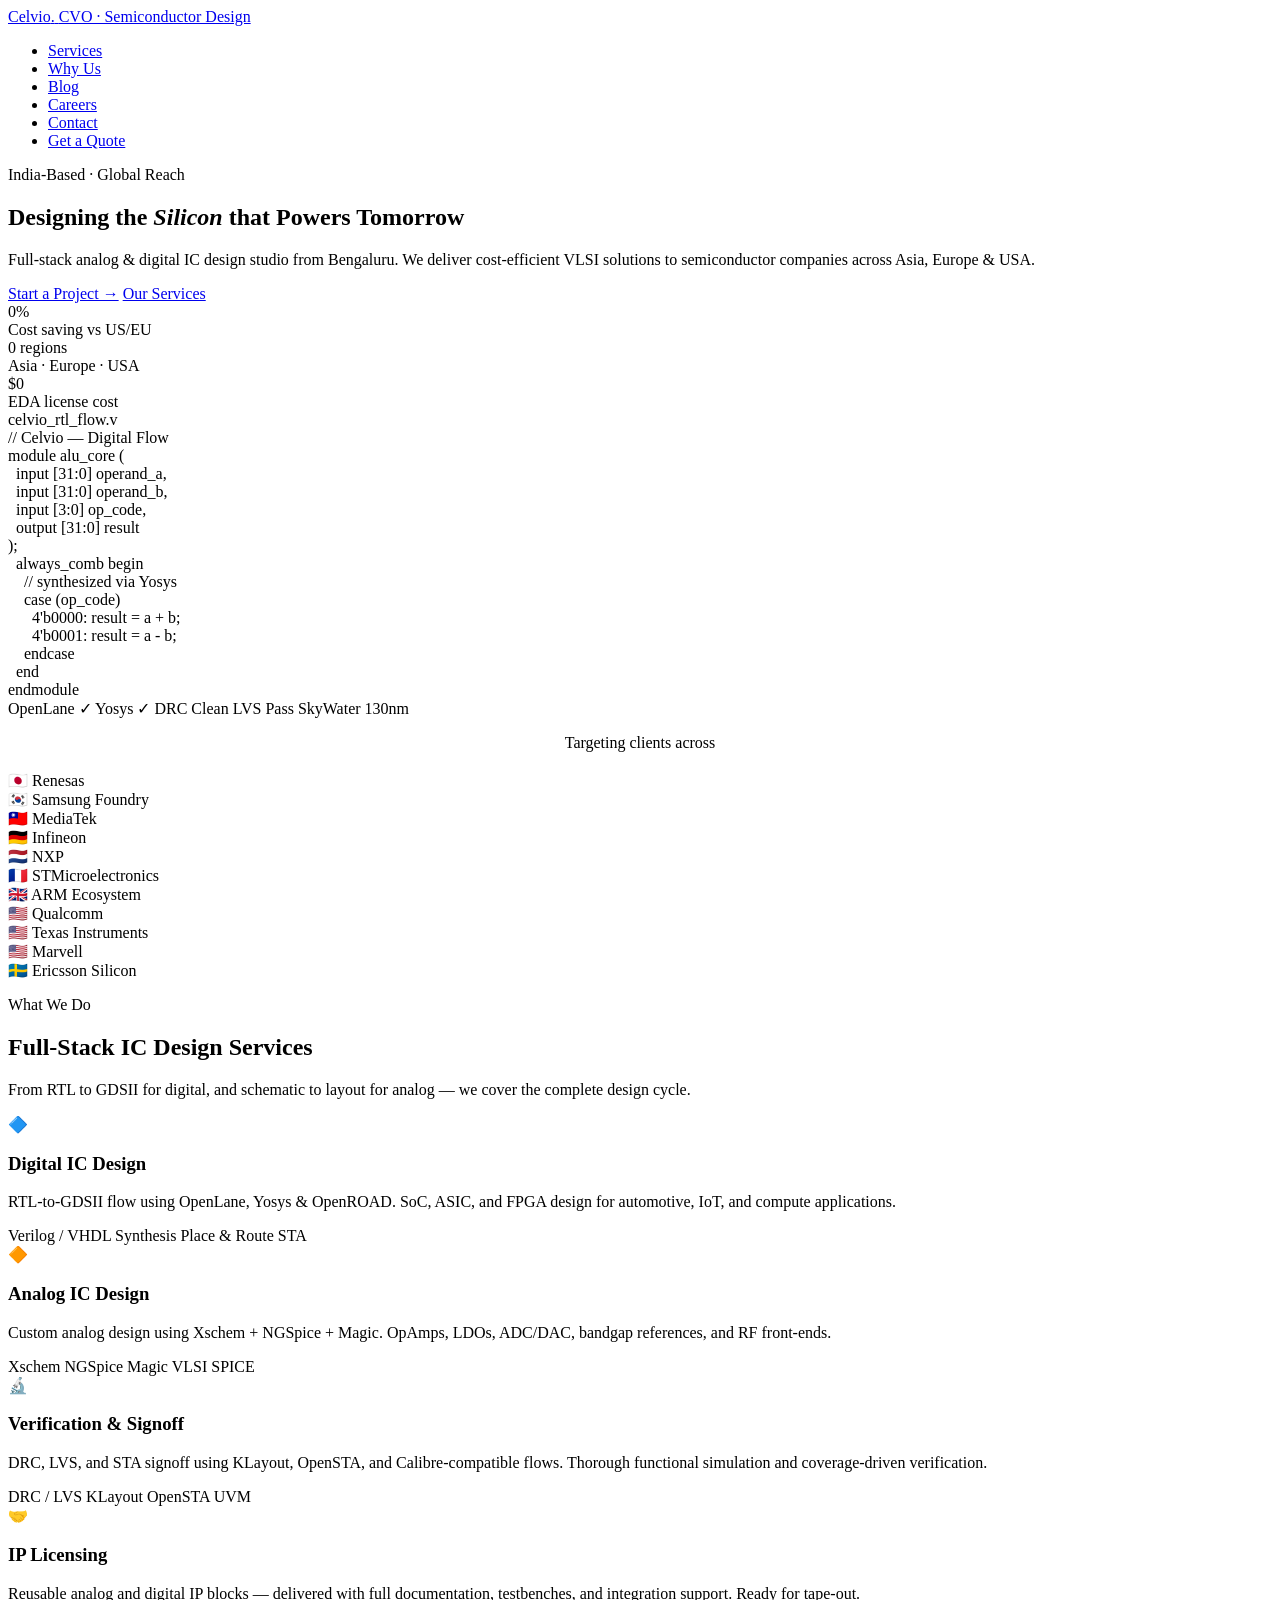
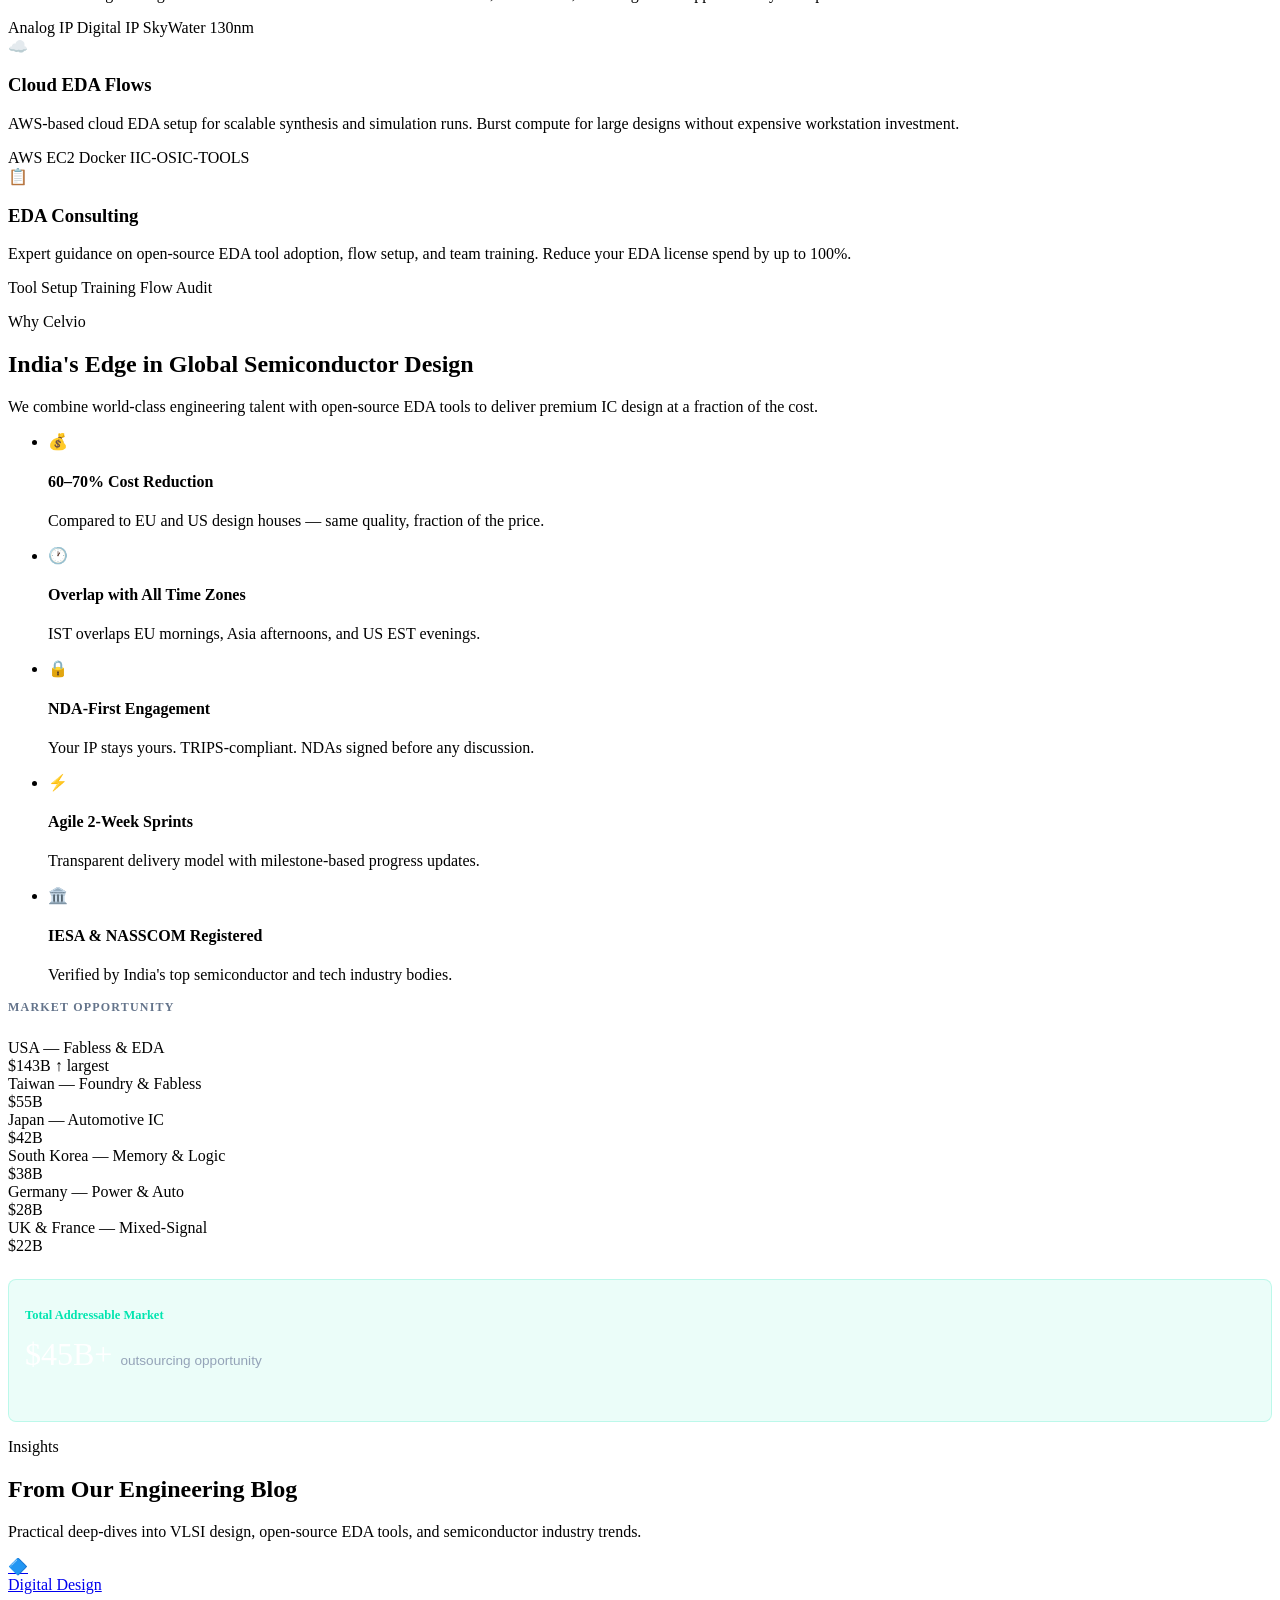
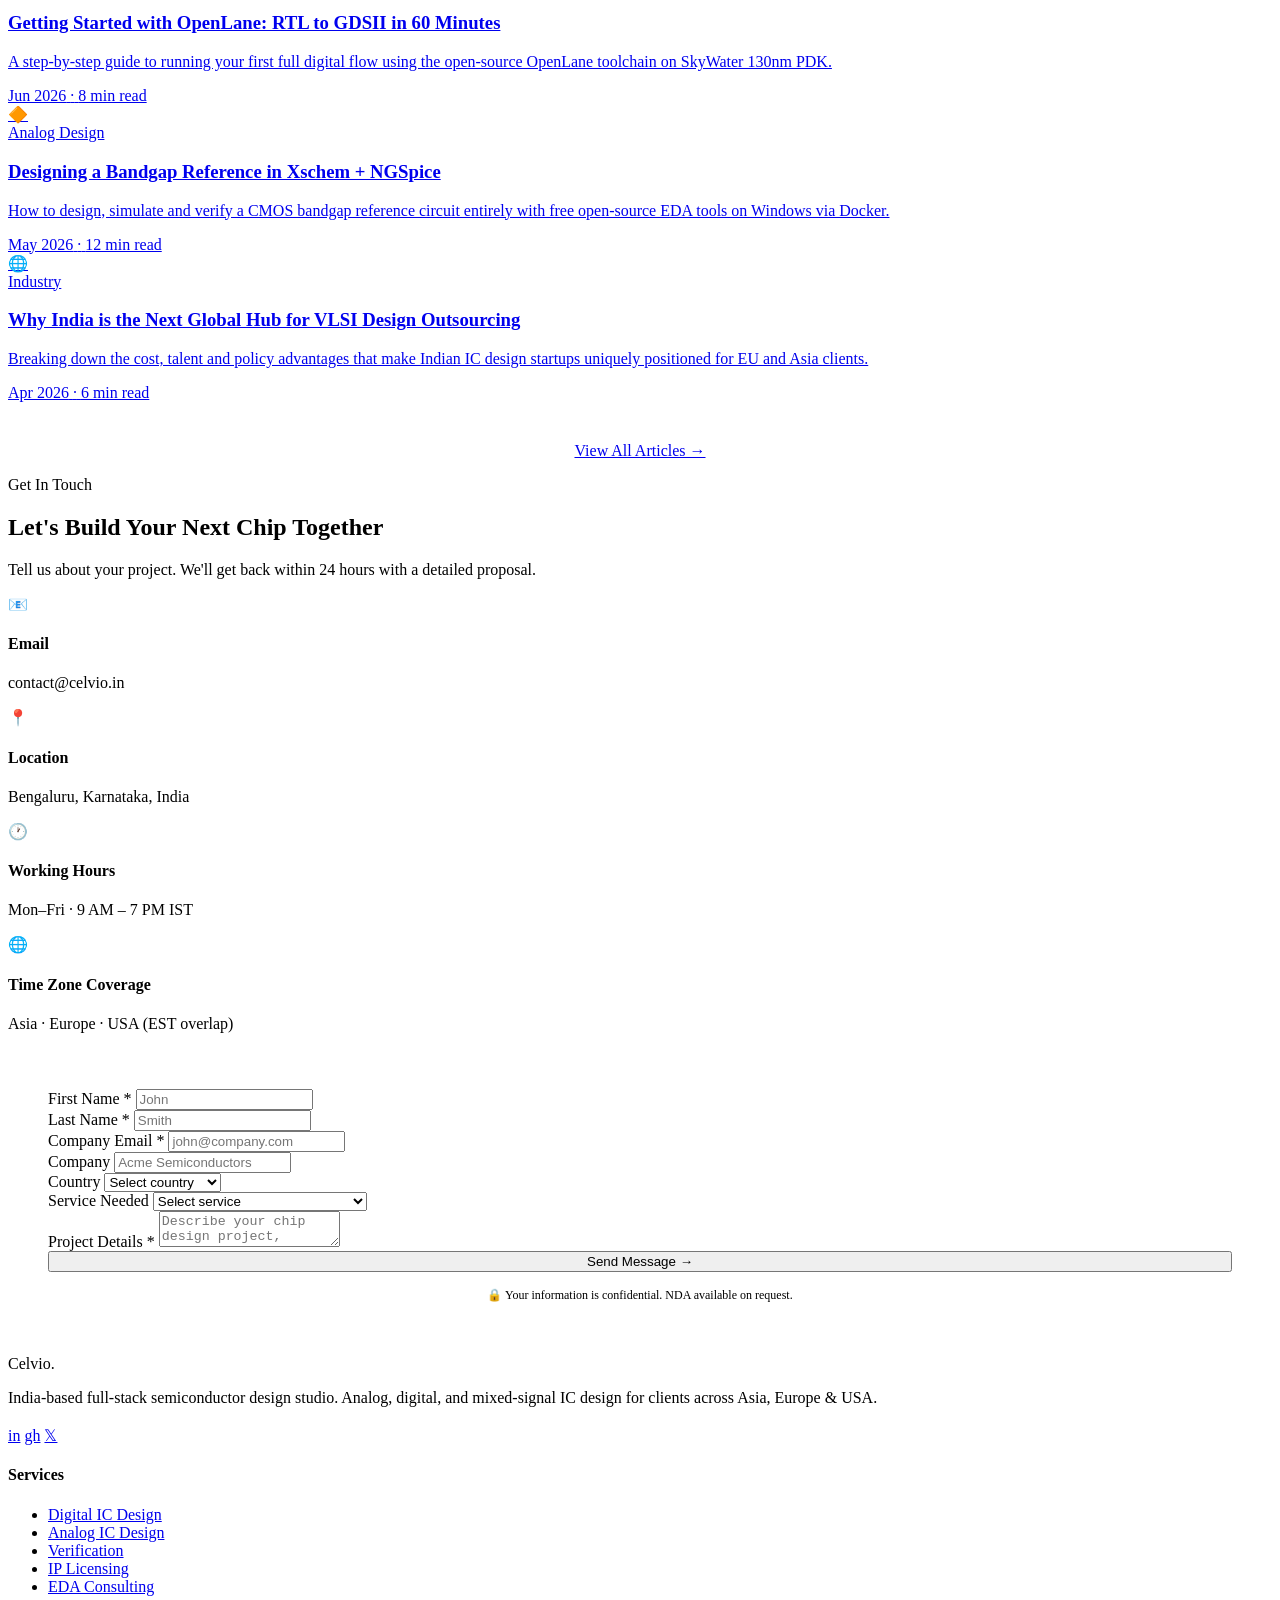
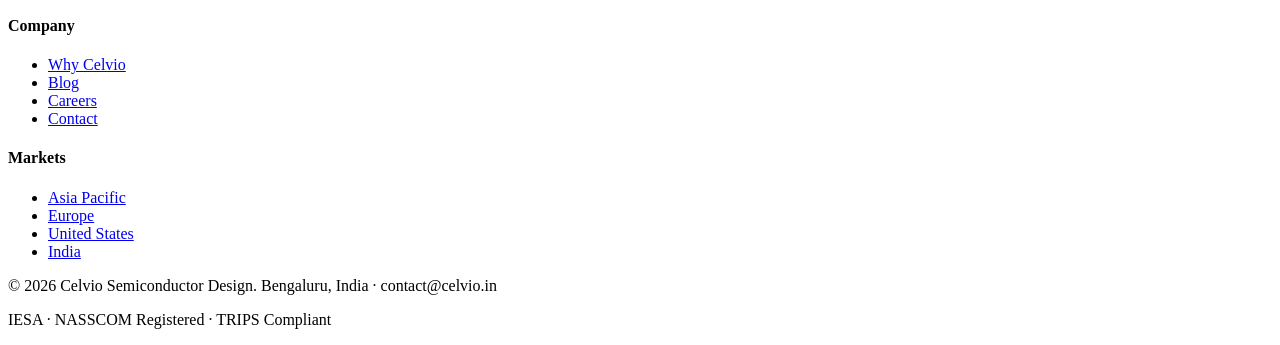
==== index.html @ bc339faf "Add files via upload" ====
<!DOCTYPE html>
<html lang="en">
<head>
  <meta charset="UTF-8" />
  <meta name="viewport" content="width=device-width, initial-scale=1.0" />
  <title>Celvio — Semiconductor Design Studio | India</title>
  <meta name="description" content="Celvio is an India-based full-stack VLSI design studio offering analog, digital and mixed-signal IC design services to clients in Asia, Europe and USA." />
  <meta name="keywords" content="VLSI design, IC design, analog design, digital IC, semiconductor, India, Bengaluru, OpenLane, Xschem" />
  <meta property="og:title" content="Celvio — Semiconductor Design Studio" />
  <meta property="og:description" content="Full-stack analog & digital IC design from India for Asia, Europe & USA." />
  <meta property="og:url" content="https://celvio.in" />
  <link rel="canonical" href="https://celvio.in" />
  <link rel="stylesheet" href="css/style.css" />
  <link rel="icon" href="data:image/svg+xml,<svg xmlns='http://www.w3.org/2000/svg' viewBox='0 0 100 100'><text y='.9em' font-size='90'>⚡</text></svg>" />
</head>
<body>

<!-- ── NAVBAR ──────────────────────────────────────────── -->
<nav class="navbar">
  <div class="container">
    <div class="nav-inner">
      <a href="index.html" class="logo">
        Celvio<span class="logo-dot">.</span>
        <span class="logo-tag">CVO · Semiconductor Design</span>
      </a>
      <ul class="nav-links">
        <li><a href="#services">Services</a></li>
        <li><a href="#why-us">Why Us</a></li>
        <li><a href="blog.html">Blog</a></li>
        <li><a href="careers.html">Careers</a></li>
        <li><a href="#contact">Contact</a></li>
        <li><a href="#contact" class="nav-cta">Get a Quote</a></li>
      </ul>
      <div class="hamburger" aria-label="Menu">
        <span></span><span></span><span></span>
      </div>
    </div>
  </div>
</nav>

<!-- ── HERO ────────────────────────────────────────────── -->
<section class="hero" id="home">
  <div class="hero-bg"></div>
  <div class="hero-grid"></div>
  <div class="container">
    <div class="hero-inner">
      <div class="hero-content">
        <div class="hero-eyebrow">India-Based · Global Reach</div>
        <h1>Designing the <em>Silicon</em> that Powers Tomorrow</h1>
        <p class="hero-desc">
          Full-stack analog &amp; digital IC design studio from Bengaluru.
          We deliver cost-efficient VLSI solutions to semiconductor companies
          across Asia, Europe &amp; USA.
        </p>
        <div class="hero-actions">
          <a href="#contact" class="btn btn-primary">Start a Project →</a>
          <a href="#services" class="btn btn-outline">Our Services</a>
        </div>
        <div class="hero-stats">
          <div>
            <div class="hero-stat-val"><span data-count="60" data-suffix="%">0%</span></div>
            <div class="hero-stat-label">Cost saving vs US/EU</div>
          </div>
          <div>
            <div class="hero-stat-val"><span data-count="3" data-suffix=" regions">0 regions</span></div>
            <div class="hero-stat-label">Asia · Europe · USA</div>
          </div>
          <div>
            <div class="hero-stat-val"><span data-count="0" data-suffix="$">$0</span></div>
            <div class="hero-stat-label">EDA license cost</div>
          </div>
        </div>
      </div>

      <div class="hero-visual">
        <div class="hero-card">
          <div class="card-header">
            <div class="card-dots">
              <span></span><span></span><span></span>
            </div>
            <div class="card-label">celvio_rtl_flow.v</div>
          </div>
          <div class="code-block">
            <div><span class="code-comment">// Celvio — Digital Flow</span></div>
            <div><span class="code-keyword">module</span> <span class="code-value">alu_core</span> (</div>
            <div>&nbsp;&nbsp;<span class="code-keyword">input</span>  [31:0] <span class="code-string">operand_a</span>,</div>
            <div>&nbsp;&nbsp;<span class="code-keyword">input</span>  [31:0] <span class="code-string">operand_b</span>,</div>
            <div>&nbsp;&nbsp;<span class="code-keyword">input</span>  [3:0]  <span class="code-string">op_code</span>,</div>
            <div>&nbsp;&nbsp;<span class="code-keyword">output</span> [31:0] <span class="code-string">result</span></div>
            <div>);</div>
            <div>&nbsp;&nbsp;<span class="code-fn">always_comb</span> <span class="code-keyword">begin</span></div>
            <div>&nbsp;&nbsp;&nbsp;&nbsp;<span class="code-comment">// synthesized via Yosys</span></div>
            <div>&nbsp;&nbsp;&nbsp;&nbsp;<span class="code-keyword">case</span> (<span class="code-string">op_code</span>)</div>
            <div>&nbsp;&nbsp;&nbsp;&nbsp;&nbsp;&nbsp;4'b0000: <span class="code-string">result</span> = a + b;</div>
            <div>&nbsp;&nbsp;&nbsp;&nbsp;&nbsp;&nbsp;4'b0001: <span class="code-string">result</span> = a - b;</div>
            <div>&nbsp;&nbsp;&nbsp;&nbsp;<span class="code-keyword">endcase</span></div>
            <div>&nbsp;&nbsp;<span class="code-keyword">end</span></div>
            <div><span class="code-keyword">endmodule</span></div>
          </div>
          <div class="chip-badges">
            <span class="chip-badge active">OpenLane ✓</span>
            <span class="chip-badge active">Yosys ✓</span>
            <span class="chip-badge">DRC Clean</span>
            <span class="chip-badge">LVS Pass</span>
            <span class="chip-badge active">SkyWater 130nm</span>
          </div>
        </div>
      </div>
    </div>
  </div>
</section>

<!-- ── CLIENTS STRIP ───────────────────────────────────── -->
<div class="section-sm clients-bg">
  <div class="container">
    <p class="section-label" style="text-align:center;margin-bottom:1.2rem;">Targeting clients across</p>
    <div class="clients-scroll">
      <div class="client-logo">🇯🇵 Renesas</div>
      <div class="client-logo">🇰🇷 Samsung Foundry</div>
      <div class="client-logo">🇹🇼 MediaTek</div>
      <div class="client-logo">🇩🇪 Infineon</div>
      <div class="client-logo">🇳🇱 NXP</div>
      <div class="client-logo">🇫🇷 STMicroelectronics</div>
      <div class="client-logo">🇬🇧 ARM Ecosystem</div>
      <div class="client-logo">🇺🇸 Qualcomm</div>
      <div class="client-logo">🇺🇸 Texas Instruments</div>
      <div class="client-logo">🇺🇸 Marvell</div>
      <div class="client-logo">🇸🇪 Ericsson Silicon</div>
    </div>
  </div>
</div>

<!-- ── SERVICES ────────────────────────────────────────── -->
<section class="section services-bg" id="services">
  <div class="container">
    <p class="section-label fade-up">What We Do</p>
    <h2 class="section-title fade-up">Full-Stack IC Design Services</h2>
    <p class="section-desc fade-up">From RTL to GDSII for digital, and schematic to layout for analog — we cover the complete design cycle.</p>

    <div class="services-grid">
      <div class="service-card fade-up">
        <div class="service-icon">🔷</div>
        <h3>Digital IC Design</h3>
        <p>RTL-to-GDSII flow using OpenLane, Yosys &amp; OpenROAD. SoC, ASIC, and FPGA design for automotive, IoT, and compute applications.</p>
        <div class="service-tags">
          <span class="service-tag">Verilog / VHDL</span>
          <span class="service-tag">Synthesis</span>
          <span class="service-tag">Place &amp; Route</span>
          <span class="service-tag">STA</span>
        </div>
      </div>

      <div class="service-card fade-up">
        <div class="service-icon">🔶</div>
        <h3>Analog IC Design</h3>
        <p>Custom analog design using Xschem + NGSpice + Magic. OpAmps, LDOs, ADC/DAC, bandgap references, and RF front-ends.</p>
        <div class="service-tags">
          <span class="service-tag">Xschem</span>
          <span class="service-tag">NGSpice</span>
          <span class="service-tag">Magic VLSI</span>
          <span class="service-tag">SPICE</span>
        </div>
      </div>

      <div class="service-card fade-up">
        <div class="service-icon">🔬</div>
        <h3>Verification &amp; Signoff</h3>
        <p>DRC, LVS, and STA signoff using KLayout, OpenSTA, and Calibre-compatible flows. Thorough functional simulation and coverage-driven verification.</p>
        <div class="service-tags">
          <span class="service-tag">DRC / LVS</span>
          <span class="service-tag">KLayout</span>
          <span class="service-tag">OpenSTA</span>
          <span class="service-tag">UVM</span>
        </div>
      </div>

      <div class="service-card fade-up">
        <div class="service-icon">🤝</div>
        <h3>IP Licensing</h3>
        <p>Reusable analog and digital IP blocks — delivered with full documentation, testbenches, and integration support. Ready for tape-out.</p>
        <div class="service-tags">
          <span class="service-tag">Analog IP</span>
          <span class="service-tag">Digital IP</span>
          <span class="service-tag">SkyWater 130nm</span>
        </div>
      </div>

      <div class="service-card fade-up">
        <div class="service-icon">☁️</div>
        <h3>Cloud EDA Flows</h3>
        <p>AWS-based cloud EDA setup for scalable synthesis and simulation runs. Burst compute for large designs without expensive workstation investment.</p>
        <div class="service-tags">
          <span class="service-tag">AWS EC2</span>
          <span class="service-tag">Docker</span>
          <span class="service-tag">IIC-OSIC-TOOLS</span>
        </div>
      </div>

      <div class="service-card fade-up">
        <div class="service-icon">📋</div>
        <h3>EDA Consulting</h3>
        <p>Expert guidance on open-source EDA tool adoption, flow setup, and team training. Reduce your EDA license spend by up to 100%.</p>
        <div class="service-tags">
          <span class="service-tag">Tool Setup</span>
          <span class="service-tag">Training</span>
          <span class="service-tag">Flow Audit</span>
        </div>
      </div>
    </div>
  </div>
</section>

<!-- ── WHY US ───────────────────────────────────────────── -->
<section class="section" id="why-us">
  <div class="container">
    <div class="why-grid">
      <div>
        <p class="section-label fade-up">Why Celvio</p>
        <h2 class="section-title fade-up">India's Edge in Global Semiconductor Design</h2>
        <p class="section-desc fade-up">We combine world-class engineering talent with open-source EDA tools to deliver premium IC design at a fraction of the cost.</p>

        <ul class="why-list">
          <li class="why-item fade-up">
            <div class="why-icon">💰</div>
            <div>
              <h4>60–70% Cost Reduction</h4>
              <p>Compared to EU and US design houses — same quality, fraction of the price.</p>
            </div>
          </li>
          <li class="why-item fade-up">
            <div class="why-icon">🕐</div>
            <div>
              <h4>Overlap with All Time Zones</h4>
              <p>IST overlaps EU mornings, Asia afternoons, and US EST evenings.</p>
            </div>
          </li>
          <li class="why-item fade-up">
            <div class="why-icon">🔒</div>
            <div>
              <h4>NDA-First Engagement</h4>
              <p>Your IP stays yours. TRIPS-compliant. NDAs signed before any discussion.</p>
            </div>
          </li>
          <li class="why-item fade-up">
            <div class="why-icon">⚡</div>
            <div>
              <h4>Agile 2-Week Sprints</h4>
              <p>Transparent delivery model with milestone-based progress updates.</p>
            </div>
          </li>
          <li class="why-item fade-up">
            <div class="why-icon">🏛️</div>
            <div>
              <h4>IESA &amp; NASSCOM Registered</h4>
              <p>Verified by India's top semiconductor and tech industry bodies.</p>
            </div>
          </li>
        </ul>
      </div>

      <div class="why-visual fade-up">
        <p style="font-size:0.75rem;font-weight:700;letter-spacing:0.1em;text-transform:uppercase;color:#64748b;margin-bottom:1.5rem;">Market Opportunity</p>

        <div class="market-stat">
          <div>
            <div class="market-label">USA — Fabless &amp; EDA</div>
            <div class="market-bar"><div class="market-bar-fill" data-width="95%" style="width:0;transition:width 1.2s ease 0.2s;"></div></div>
          </div>
          <div class="market-val">$143B <span>↑ largest</span></div>
        </div>
        <div class="market-stat">
          <div>
            <div class="market-label">Taiwan — Foundry &amp; Fabless</div>
            <div class="market-bar"><div class="market-bar-fill" data-width="58%" style="width:0;transition:width 1.2s ease 0.4s;"></div></div>
          </div>
          <div class="market-val">$55B</div>
        </div>
        <div class="market-stat">
          <div>
            <div class="market-label">Japan — Automotive IC</div>
            <div class="market-bar"><div class="market-bar-fill" data-width="44%" style="width:0;transition:width 1.2s ease 0.5s;"></div></div>
          </div>
          <div class="market-val">$42B</div>
        </div>
        <div class="market-stat">
          <div>
            <div class="market-label">South Korea — Memory &amp; Logic</div>
            <div class="market-bar"><div class="market-bar-fill" data-width="40%" style="width:0;transition:width 1.2s ease 0.6s;"></div></div>
          </div>
          <div class="market-val">$38B</div>
        </div>
        <div class="market-stat">
          <div>
            <div class="market-label">Germany — Power &amp; Auto</div>
            <div class="market-bar"><div class="market-bar-fill" data-width="29%" style="width:0;transition:width 1.2s ease 0.7s;"></div></div>
          </div>
          <div class="market-val">$28B</div>
        </div>
        <div class="market-stat">
          <div>
            <div class="market-label">UK &amp; France — Mixed-Signal</div>
            <div class="market-bar"><div class="market-bar-fill" data-width="23%" style="width:0;transition:width 1.2s ease 0.8s;"></div></div>
          </div>
          <div class="market-val">$22B</div>
        </div>
        <div style="margin-top:1.5rem;padding:1rem;background:rgba(0,229,176,0.08);border-radius:8px;border:1px solid rgba(0,229,176,0.2);">
          <p style="font-size:0.78rem;color:#00e5b0;font-weight:600;">Total Addressable Market</p>
          <p style="font-family:'DM Serif Display',serif;font-size:2rem;color:#fff;margin-top:0.2rem;">$45B+ <span style="font-size:0.85rem;color:#94a3b8;font-family:'DM Sans',sans-serif;">outsourcing opportunity</span></p>
        </div>
      </div>
    </div>
  </div>
</section>

<!-- ── BLOG PREVIEW ────────────────────────────────────── -->
<section class="section services-bg" id="blog">
  <div class="container">
    <p class="section-label fade-up">Insights</p>
    <h2 class="section-title fade-up">From Our Engineering Blog</h2>
    <p class="section-desc fade-up">Practical deep-dives into VLSI design, open-source EDA tools, and semiconductor industry trends.</p>

    <div class="blog-grid">
      <a href="blog.html" class="blog-card fade-up">
        <div class="blog-img">🔷</div>
        <div class="blog-body">
          <span class="blog-tag">Digital Design</span>
          <h3>Getting Started with OpenLane: RTL to GDSII in 60 Minutes</h3>
          <p>A step-by-step guide to running your first full digital flow using the open-source OpenLane toolchain on SkyWater 130nm PDK.</p>
          <div class="blog-meta">
            <span>Jun 2026</span>
            <span>·</span>
            <span>8 min read</span>
          </div>
        </div>
      </a>

      <a href="blog.html" class="blog-card fade-up">
        <div class="blog-img">🔶</div>
        <div class="blog-body">
          <span class="blog-tag">Analog Design</span>
          <h3>Designing a Bandgap Reference in Xschem + NGSpice</h3>
          <p>How to design, simulate and verify a CMOS bandgap reference circuit entirely with free open-source EDA tools on Windows via Docker.</p>
          <div class="blog-meta">
            <span>May 2026</span>
            <span>·</span>
            <span>12 min read</span>
          </div>
        </div>
      </a>

      <a href="blog.html" class="blog-card fade-up">
        <div class="blog-img">🌐</div>
        <div class="blog-body">
          <span class="blog-tag">Industry</span>
          <h3>Why India is the Next Global Hub for VLSI Design Outsourcing</h3>
          <p>Breaking down the cost, talent and policy advantages that make Indian IC design startups uniquely positioned for EU and Asia clients.</p>
          <div class="blog-meta">
            <span>Apr 2026</span>
            <span>·</span>
            <span>6 min read</span>
          </div>
        </div>
      </a>
    </div>

    <div style="text-align:center;margin-top:2.5rem;">
      <a href="blog.html" class="btn btn-outline">View All Articles →</a>
    </div>
  </div>
</section>

<!-- ── CONTACT ─────────────────────────────────────────── -->
<section class="section" id="contact">
  <div class="container">
    <div class="contact-grid">
      <div>
        <p class="section-label fade-up">Get In Touch</p>
        <h2 class="section-title fade-up">Let's Build Your Next Chip Together</h2>
        <p class="section-desc fade-up">Tell us about your project. We'll get back within 24 hours with a detailed proposal.</p>

        <div class="contact-info">
          <div class="contact-item fade-up">
            <div class="contact-icon">📧</div>
            <div>
              <h4>Email</h4>
              <p>contact@celvio.in</p>
            </div>
          </div>
          <div class="contact-item fade-up">
            <div class="contact-icon">📍</div>
            <div>
              <h4>Location</h4>
              <p>Bengaluru, Karnataka, India</p>
            </div>
          </div>
          <div class="contact-item fade-up">
            <div class="contact-icon">🕐</div>
            <div>
              <h4>Working Hours</h4>
              <p>Mon–Fri · 9 AM – 7 PM IST</p>
            </div>
          </div>
          <div class="contact-item fade-up">
            <div class="contact-icon">🌐</div>
            <div>
              <h4>Time Zone Coverage</h4>
              <p>Asia · Europe · USA (EST overlap)</p>
            </div>
          </div>
        </div>
      </div>

      <div class="fade-up">
        <form id="contactForm" style="background:var(--off);padding:2.5rem;border-radius:16px;border:1px solid var(--grey-lt);">
          <div class="form-row">
            <div class="form-group">
              <label class="form-label">First Name *</label>
              <input type="text" class="form-input" placeholder="John" required />
            </div>
            <div class="form-group">
              <label class="form-label">Last Name *</label>
              <input type="text" class="form-input" placeholder="Smith" required />
            </div>
          </div>
          <div class="form-group">
            <label class="form-label">Company Email *</label>
            <input type="email" class="form-input" placeholder="john@company.com" required />
          </div>
          <div class="form-row">
            <div class="form-group">
              <label class="form-label">Company</label>
              <input type="text" class="form-input" placeholder="Acme Semiconductors" />
            </div>
            <div class="form-group">
              <label class="form-label">Country</label>
              <select class="form-select">
                <option value="">Select country</option>
                <option>Japan</option>
                <option>South Korea</option>
                <option>Taiwan</option>
                <option>Germany</option>
                <option>Netherlands</option>
                <option>United Kingdom</option>
                <option>France</option>
                <option>Sweden</option>
                <option>United States</option>
                <option>India</option>
                <option>Other</option>
              </select>
            </div>
          </div>
          <div class="form-group">
            <label class="form-label">Service Needed</label>
            <select class="form-select">
              <option value="">Select service</option>
              <option>Digital IC Design (RTL to GDSII)</option>
              <option>Analog IC Design</option>
              <option>Verification &amp; Signoff</option>
              <option>IP Licensing</option>
              <option>Cloud EDA Setup</option>
              <option>EDA Consulting</option>
              <option>Full Project (End-to-End)</option>
            </select>
          </div>
          <div class="form-group">
            <label class="form-label">Project Details *</label>
            <textarea class="form-textarea" placeholder="Describe your chip design project, technology node, timeline, and any specific requirements…" required></textarea>
          </div>
          <button type="submit" class="btn btn-primary" style="width:100%;justify-content:center;">
            Send Message →
          </button>
          <p style="font-size:0.75rem;color:var(--grey);text-align:center;margin-top:1rem;">
            🔒 Your information is confidential. NDA available on request.
          </p>
        </form>
      </div>
    </div>
  </div>
</section>

<!-- ── FOOTER ──────────────────────────────────────────── -->
<footer class="footer">
  <div class="container">
    <div class="footer-grid">
      <div class="footer-brand">
        <div class="footer-logo">Celvio<span style="color:var(--mint)">.</span></div>
        <p>India-based full-stack semiconductor design studio. Analog, digital, and mixed-signal IC design for clients across Asia, Europe &amp; USA.</p>
        <div class="footer-socials" style="margin-top:1.2rem;">
          <a href="#" class="social-btn" title="LinkedIn">in</a>
          <a href="#" class="social-btn" title="GitHub">gh</a>
          <a href="#" class="social-btn" title="Twitter/X">𝕏</a>
        </div>
      </div>
      <div class="footer-col">
        <h4>Services</h4>
        <ul>
          <li><a href="#services">Digital IC Design</a></li>
          <li><a href="#services">Analog IC Design</a></li>
          <li><a href="#services">Verification</a></li>
          <li><a href="#services">IP Licensing</a></li>
          <li><a href="#services">EDA Consulting</a></li>
        </ul>
      </div>
      <div class="footer-col">
        <h4>Company</h4>
        <ul>
          <li><a href="#why-us">Why Celvio</a></li>
          <li><a href="blog.html">Blog</a></li>
          <li><a href="careers.html">Careers</a></li>
          <li><a href="#contact">Contact</a></li>
        </ul>
      </div>
      <div class="footer-col">
        <h4>Markets</h4>
        <ul>
          <li><a href="#contact">Asia Pacific</a></li>
          <li><a href="#contact">Europe</a></li>
          <li><a href="#contact">United States</a></li>
          <li><a href="#contact">India</a></li>
        </ul>
      </div>
    </div>
    <div class="footer-bottom">
      <p>© 2026 Celvio Semiconductor Design. Bengaluru, India · contact@celvio.in</p>
      <p>IESA · NASSCOM Registered · TRIPS Compliant</p>
    </div>
  </div>
</footer>

<script src="js/main.js"></script>
</body>
</html>
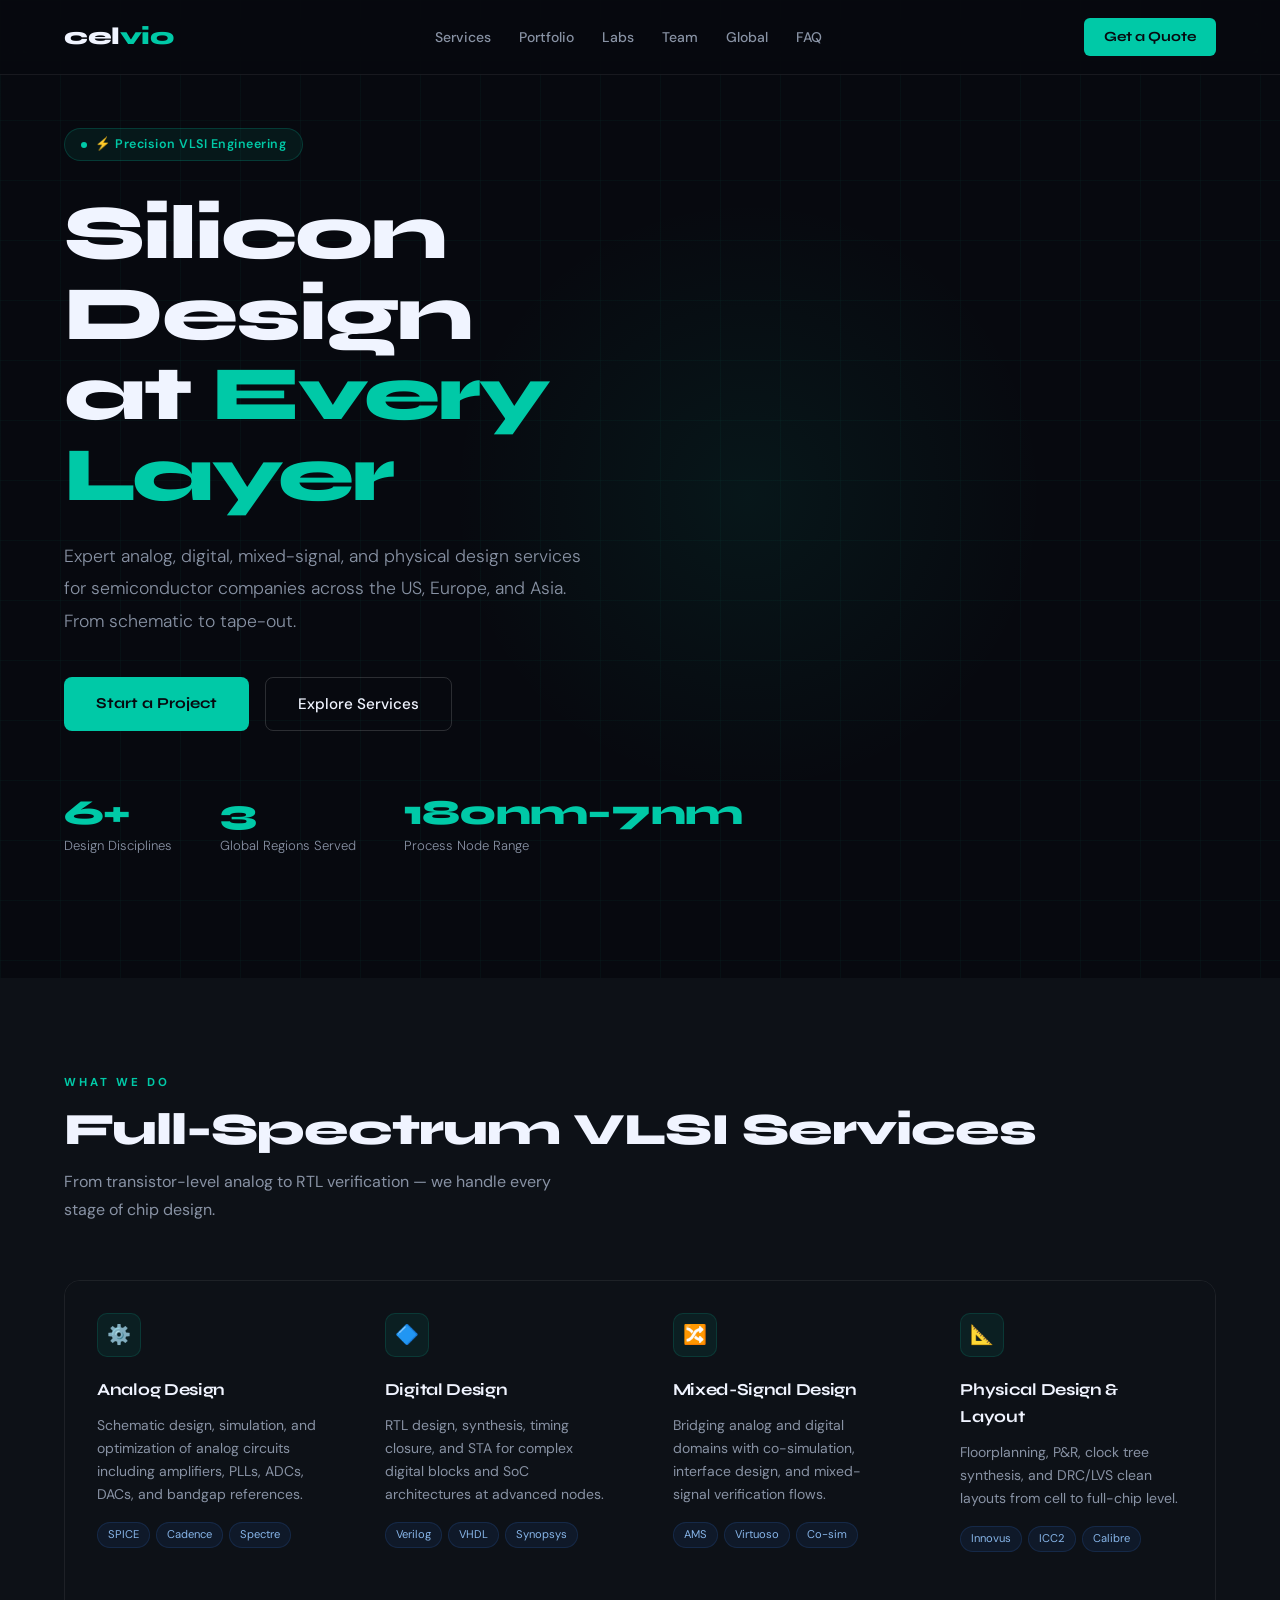
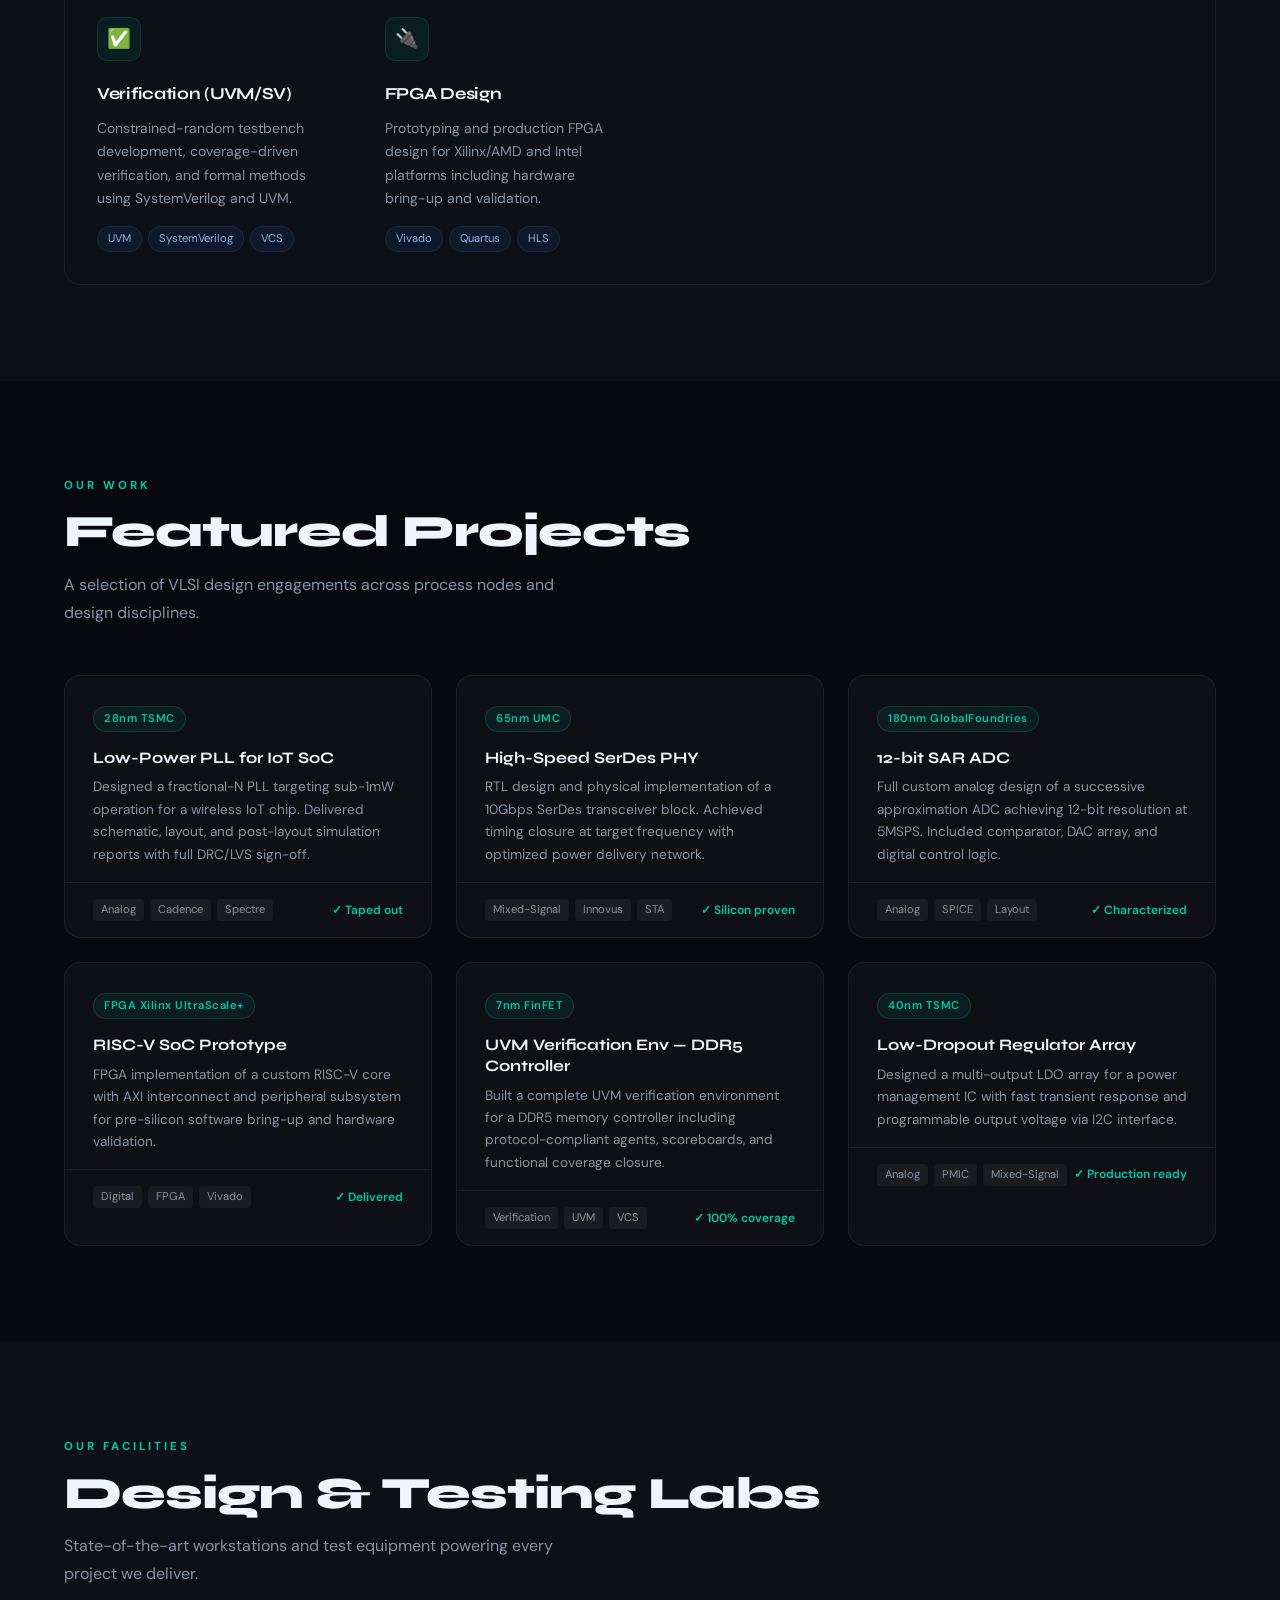
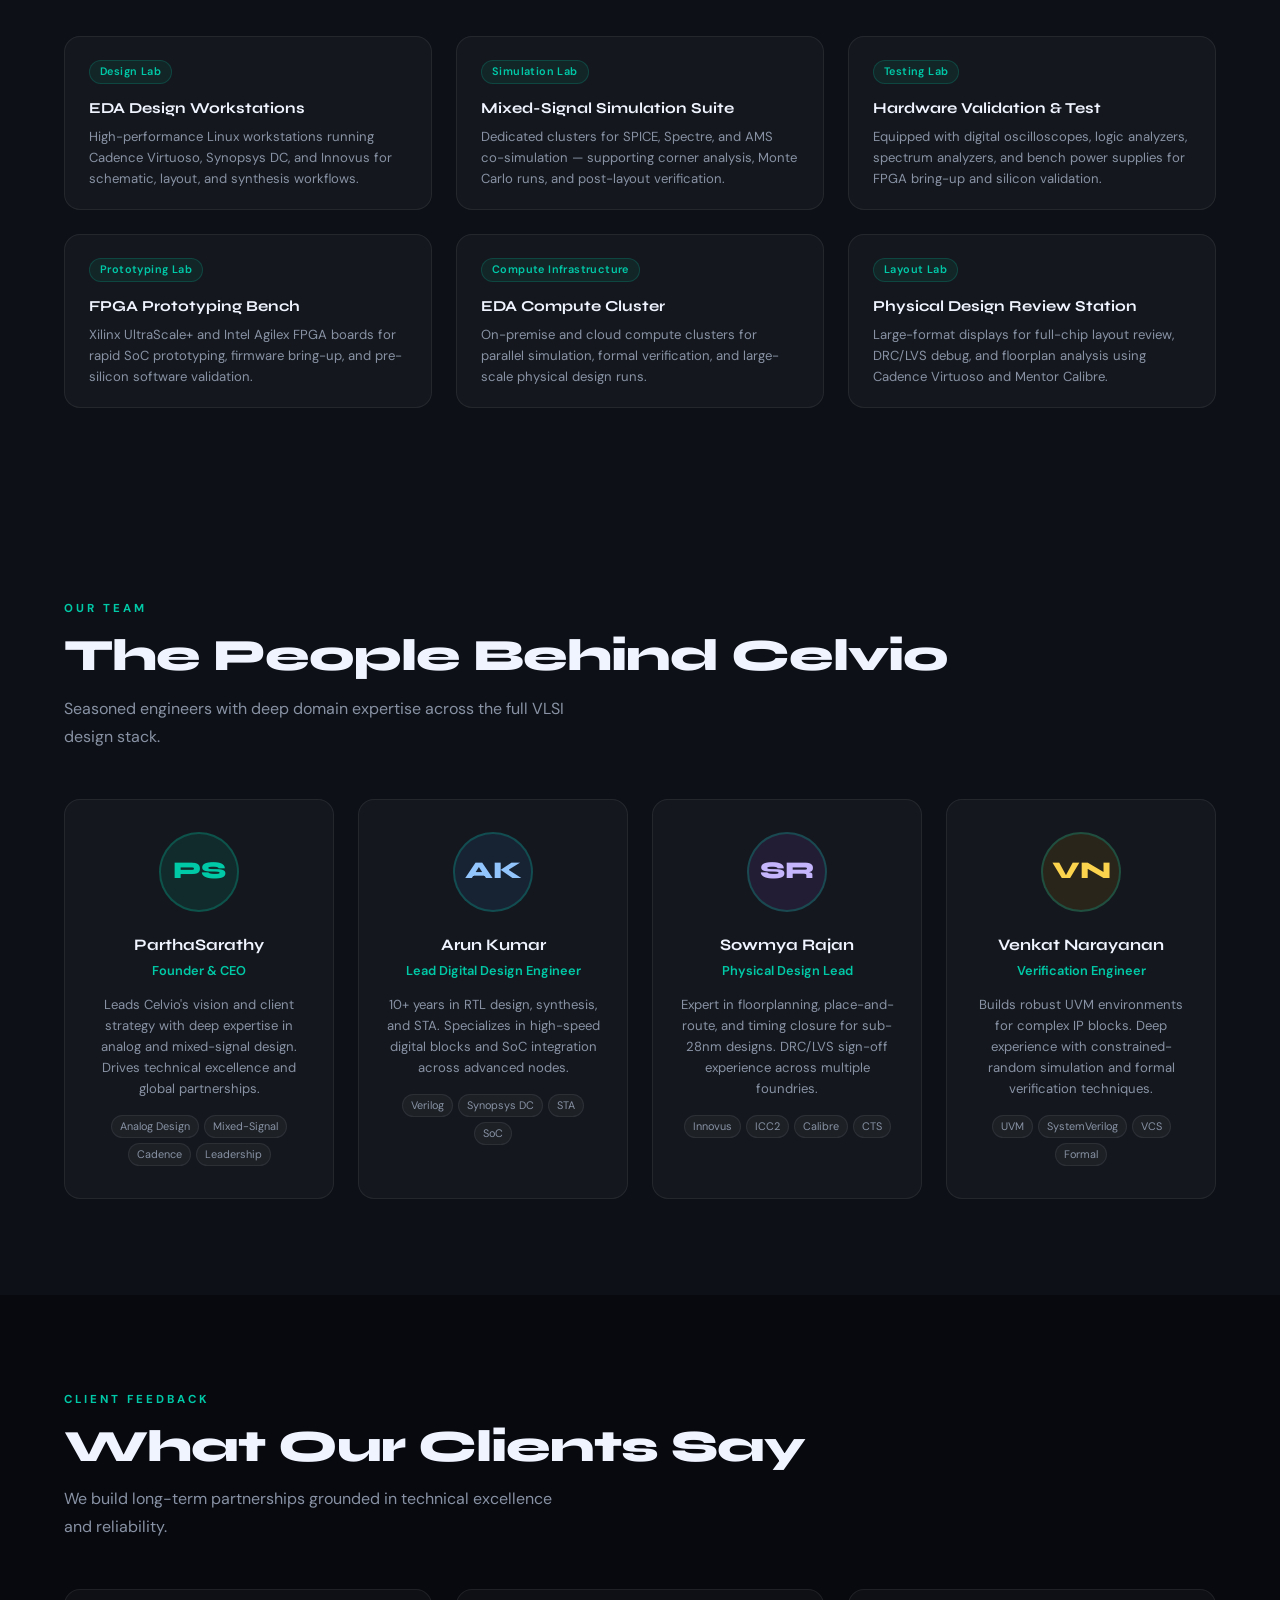
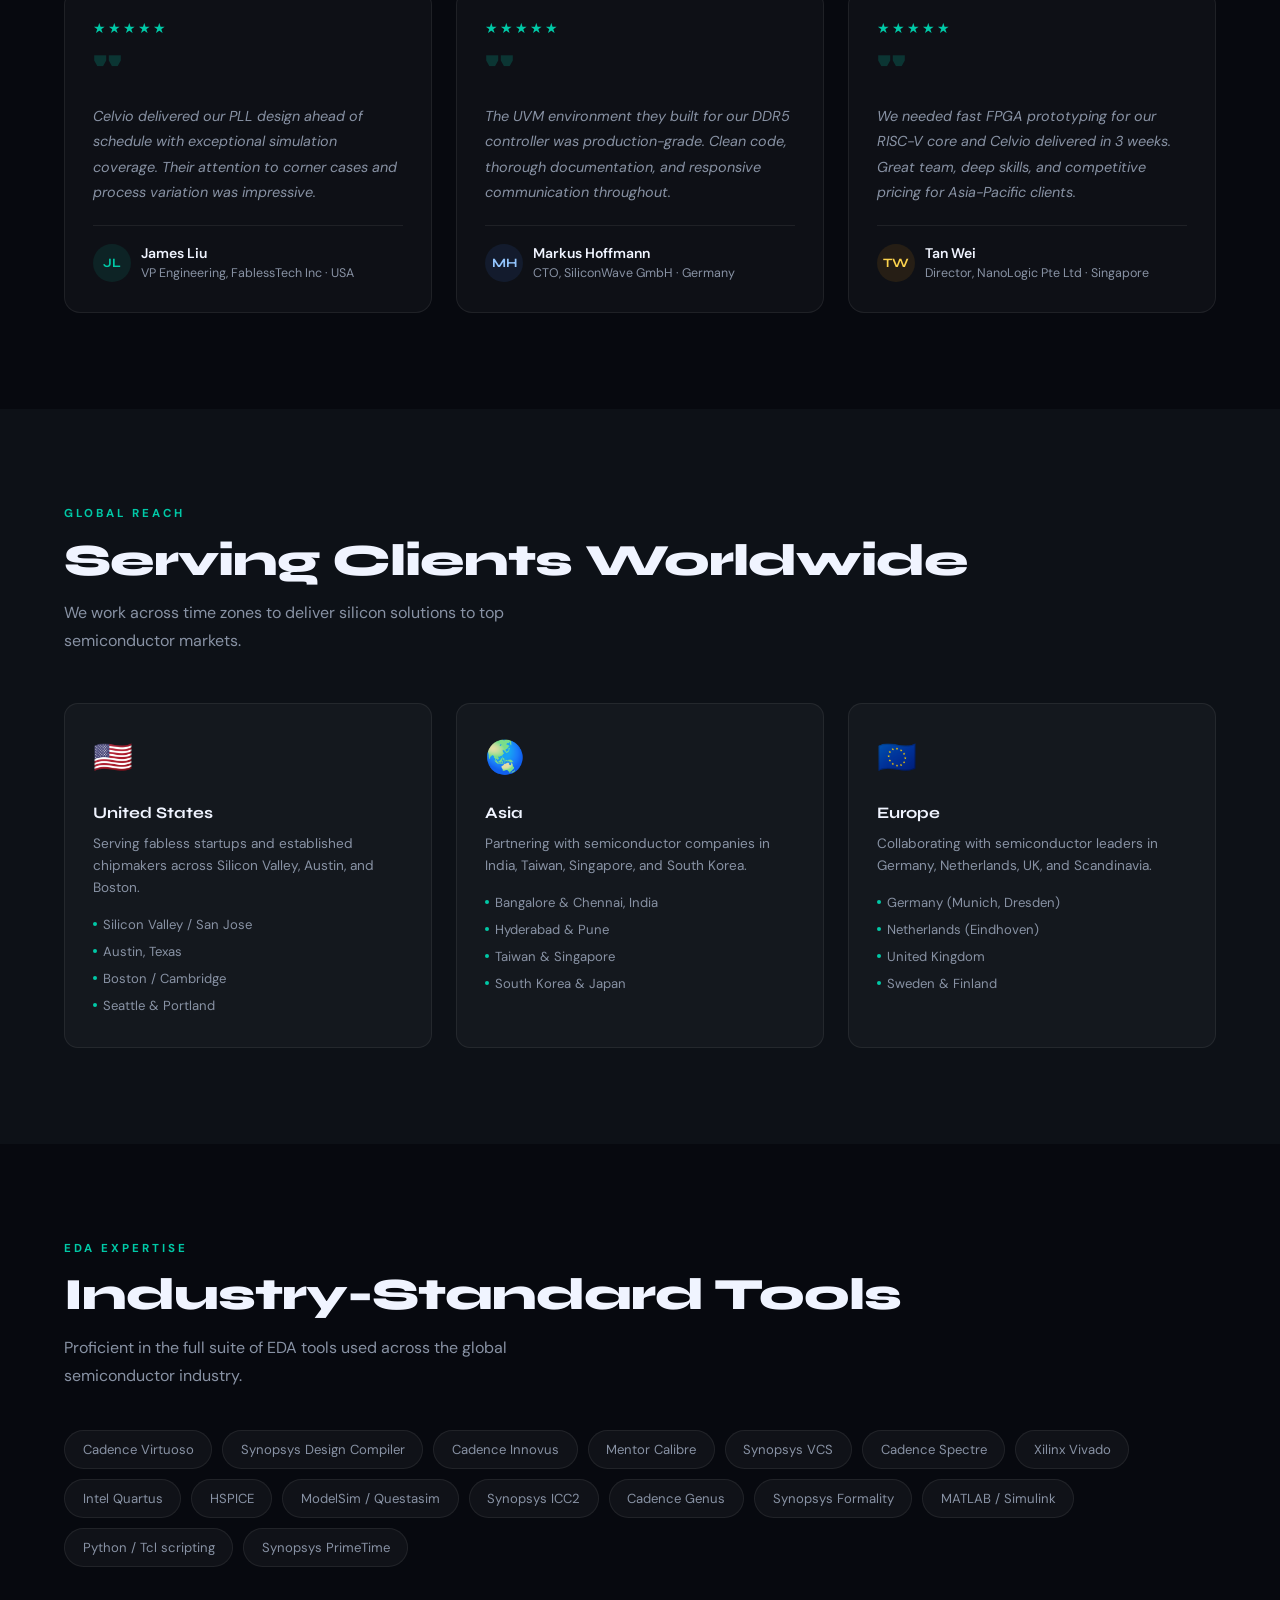
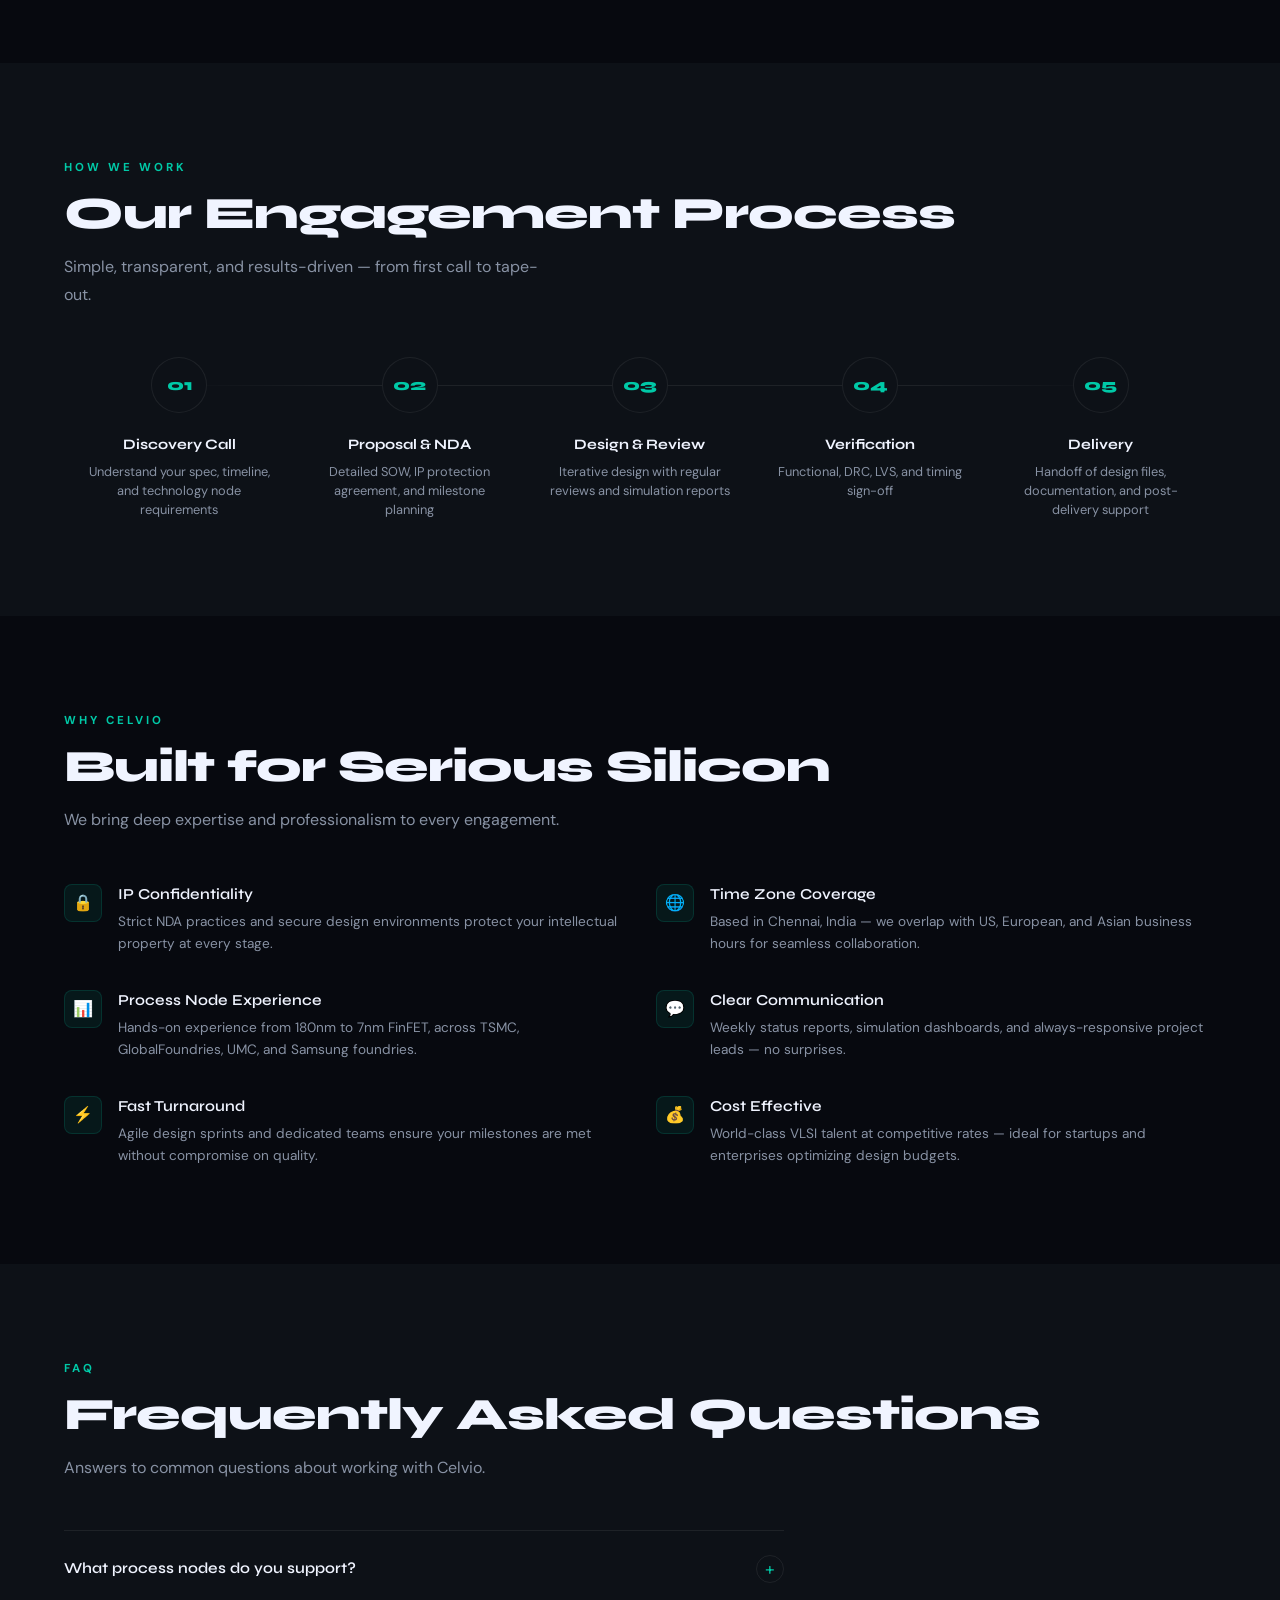
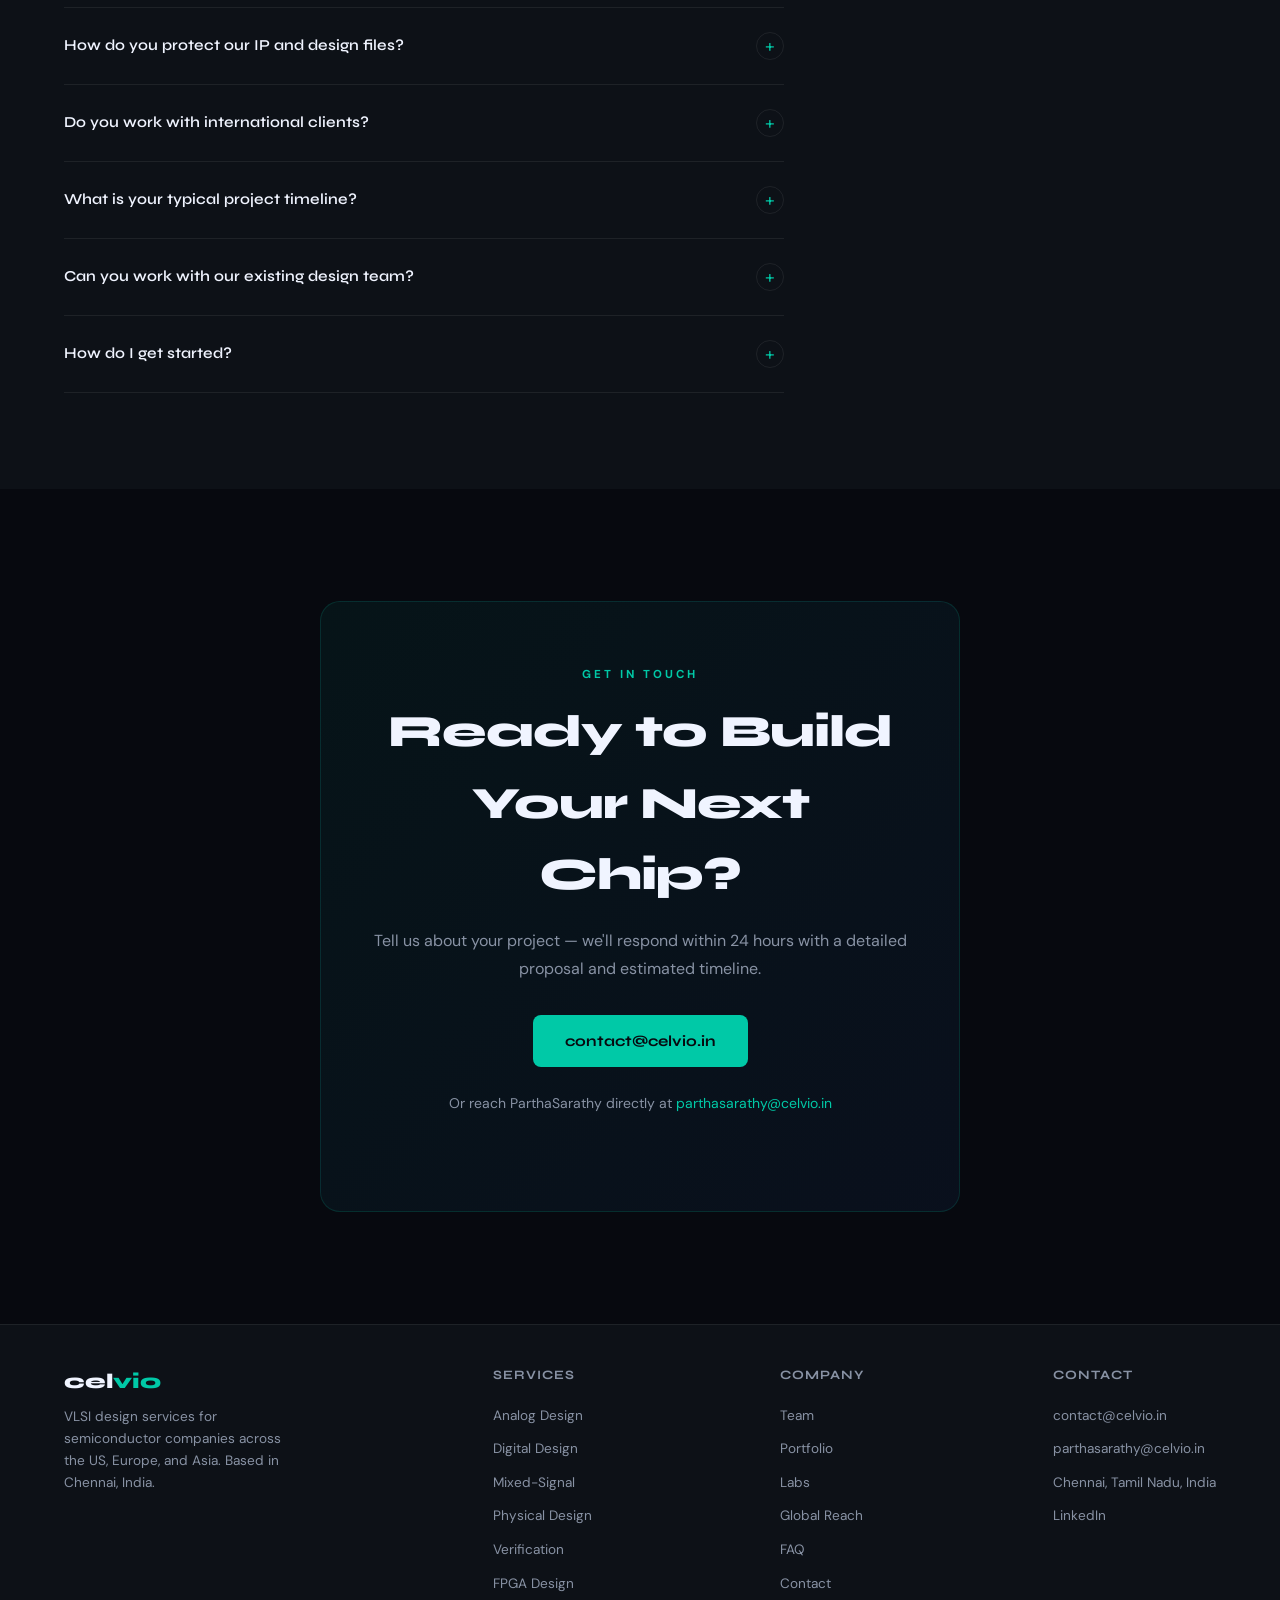
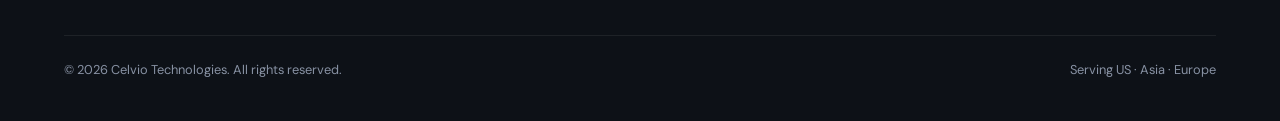
==== commit 28857901: "Add files via upload" ====
--- a/index.html
+++ b/index.html
@@ -1,532 +1,746 @@
 <!DOCTYPE html>
 <html lang="en">
 <head>
-  <meta charset="UTF-8" />
-  <meta name="viewport" content="width=device-width, initial-scale=1.0" />
-  <title>Celvio — Semiconductor Design Studio | India</title>
-  <meta name="description" content="Celvio is an India-based full-stack VLSI design studio offering analog, digital and mixed-signal IC design services to clients in Asia, Europe and USA." />
-  <meta name="keywords" content="VLSI design, IC design, analog design, digital IC, semiconductor, India, Bengaluru, OpenLane, Xschem" />
-  <meta property="og:title" content="Celvio — Semiconductor Design Studio" />
-  <meta property="og:description" content="Full-stack analog & digital IC design from India for Asia, Europe & USA." />
-  <meta property="og:url" content="https://celvio.in" />
-  <link rel="canonical" href="https://celvio.in" />
-  <link rel="stylesheet" href="css/style.css" />
-  <link rel="icon" href="data:image/svg+xml,<svg xmlns='http://www.w3.org/2000/svg' viewBox='0 0 100 100'><text y='.9em' font-size='90'>⚡</text></svg>" />
+<meta charset="UTF-8">
+<meta name="viewport" content="width=device-width, initial-scale=1.0">
+<title>Celvio – VLSI Design Services</title>
+<link href="https://fonts.googleapis.com/css2?family=Syne:wght@400;500;700;800&family=DM+Sans:ital,wght@0,300;0,400;0,500;1,300&display=swap" rel="stylesheet">
+<style>
+*{margin:0;padding:0;box-sizing:border-box}
+:root{
+  --bg:#07090F;
+  --bg2:#0D1117;
+  --bg3:#111827;
+  --accent:#00C9A7;
+  --accent2:#3B82F6;
+  --text:#F0F4FF;
+  --muted:#8892A4;
+  --border:rgba(255,255,255,0.07);
+  --card:rgba(255,255,255,0.03);
+}
+html{scroll-behavior:smooth}
+body{font-family:'DM Sans',sans-serif;background:var(--bg);color:var(--text);line-height:1.6;overflow-x:hidden}
+h1,h2,h3,h4,h5{font-family:'Syne',sans-serif}
+
+/* NAV */
+nav{position:fixed;top:0;width:100%;z-index:100;padding:1.1rem 5%;display:flex;align-items:center;justify-content:space-between;background:rgba(7,9,15,0.9);backdrop-filter:blur(16px);border-bottom:1px solid var(--border)}
+.logo{font-family:'Syne',sans-serif;font-size:1.5rem;font-weight:800;letter-spacing:-0.5px;text-decoration:none;color:var(--text)}
+.logo span{color:var(--accent)}
+.nav-links{display:flex;gap:1.75rem;list-style:none}
+.nav-links a{color:var(--muted);text-decoration:none;font-size:0.875rem;font-weight:500;transition:color 0.2s}
+.nav-links a:hover{color:var(--text)}
+.nav-cta{background:var(--accent);color:#07090F;padding:0.5rem 1.25rem;border-radius:6px;font-weight:700;font-size:0.875rem;text-decoration:none;font-family:'Syne',sans-serif;transition:opacity 0.2s}
+.nav-cta:hover{opacity:0.85}
+
+/* HERO */
+.hero{min-height:100vh;display:flex;align-items:center;padding:8rem 5% 5rem;position:relative;overflow:hidden}
+.hero-grid{position:absolute;inset:0;background-image:linear-gradient(rgba(0,201,167,0.04) 1px,transparent 1px),linear-gradient(90deg,rgba(0,201,167,0.04) 1px,transparent 1px);background-size:60px 60px;z-index:0}
+.hero-glow{position:absolute;top:20%;left:35%;width:600px;height:600px;background:radial-gradient(circle,rgba(0,201,167,0.07) 0%,transparent 70%);z-index:0;pointer-events:none}
+.hero-content{position:relative;z-index:1;max-width:720px}
+.hero-badge{display:inline-flex;align-items:center;gap:8px;background:rgba(0,201,167,0.08);border:1px solid rgba(0,201,167,0.2);color:var(--accent);padding:0.35rem 1rem;border-radius:100px;font-size:0.78rem;font-weight:600;margin-bottom:2rem;letter-spacing:0.5px}
+.hero-badge::before{content:'';width:6px;height:6px;border-radius:50%;background:var(--accent);display:inline-block;animation:pulse 2s infinite}
+@keyframes pulse{0%,100%{opacity:1}50%{opacity:0.3}}
+.hero h1{font-size:clamp(2.8rem,6vw,5rem);font-weight:800;line-height:1.05;letter-spacing:-2px;margin-bottom:1.5rem}
+.hero h1 em{font-style:normal;color:var(--accent)}
+.hero p{font-size:1.1rem;color:var(--muted);max-width:540px;margin-bottom:2.5rem;font-weight:300;line-height:1.85}
+.hero-btns{display:flex;gap:1rem;flex-wrap:wrap}
+.btn-primary{background:var(--accent);color:#07090F;padding:0.85rem 2rem;border-radius:8px;font-weight:700;font-size:0.95rem;text-decoration:none;font-family:'Syne',sans-serif;transition:all 0.25s;display:inline-block}
+.btn-primary:hover{transform:translateY(-2px);box-shadow:0 10px 28px rgba(0,201,167,0.25)}
+.btn-outline{border:1px solid rgba(255,255,255,0.15);color:var(--text);padding:0.85rem 2rem;border-radius:8px;font-weight:500;font-size:0.95rem;text-decoration:none;transition:all 0.2s;display:inline-block}
+.btn-outline:hover{border-color:rgba(255,255,255,0.35);background:rgba(255,255,255,0.04)}
+.hero-stats{margin-top:4rem;display:flex;gap:3rem;flex-wrap:wrap}
+.stat-item h3{font-size:2.2rem;font-weight:800;color:var(--accent);letter-spacing:-1px;line-height:1}
+.stat-item p{font-size:0.82rem;color:var(--muted);margin-top:4px}
+
+/* SECTION */
+section{padding:6rem 5%}
+.section-label{font-size:0.72rem;font-weight:700;letter-spacing:3px;color:var(--accent);text-transform:uppercase;margin-bottom:0.75rem}
+.section-title{font-size:clamp(1.8rem,4vw,2.8rem);font-weight:800;letter-spacing:-1px;line-height:1.1;margin-bottom:0.9rem}
+.section-sub{color:var(--muted);font-size:1rem;max-width:500px;line-height:1.75}
+
+/* SERVICES */
+.services{background:var(--bg2)}
+.services-grid{display:grid;grid-template-columns:repeat(auto-fit,minmax(280px,1fr));gap:1px;margin-top:3.5rem;border:1px solid var(--border);border-radius:16px;overflow:hidden}
+.service-card{background:var(--bg2);padding:2rem;transition:background 0.3s;position:relative}
+.service-card:hover{background:var(--bg3)}
+.service-card::after{content:'';position:absolute;top:0;left:0;right:0;height:2px;background:linear-gradient(90deg,var(--accent),transparent);opacity:0;transition:opacity 0.3s}
+.service-card:hover::after{opacity:1}
+.service-icon{width:44px;height:44px;border-radius:10px;background:rgba(0,201,167,0.08);border:1px solid rgba(0,201,167,0.15);display:flex;align-items:center;justify-content:center;margin-bottom:1.25rem;font-size:1.2rem}
+.service-card h3{font-size:1.05rem;font-weight:700;margin-bottom:0.6rem;letter-spacing:-0.3px}
+.service-card p{font-size:0.875rem;color:var(--muted);line-height:1.65}
+.service-tags{display:flex;flex-wrap:wrap;gap:6px;margin-top:1rem}
+.tag{font-size:0.7rem;padding:3px 10px;border-radius:100px;background:rgba(59,130,246,0.08);border:1px solid rgba(59,130,246,0.15);color:rgba(147,197,253,0.9)}
+
+/* PORTFOLIO */
+.portfolio{background:var(--bg)}
+.portfolio-grid{display:grid;grid-template-columns:repeat(auto-fit,minmax(300px,1fr));gap:1.5rem;margin-top:3rem}
+.project-card{background:var(--card);border:1px solid var(--border);border-radius:16px;overflow:hidden;transition:all 0.3s}
+.project-card:hover{border-color:rgba(0,201,167,0.25);transform:translateY(-4px)}
+.project-top{padding:1.75rem 1.75rem 1rem;border-bottom:1px solid var(--border)}
+.project-node{display:inline-block;font-size:0.7rem;font-weight:600;padding:3px 10px;border-radius:100px;background:rgba(0,201,167,0.08);border:1px solid rgba(0,201,167,0.2);color:var(--accent);margin-bottom:1rem;letter-spacing:0.5px}
+.project-card h3{font-size:1rem;font-weight:700;margin-bottom:0.5rem;line-height:1.3}
+.project-card .proj-desc{font-size:0.85rem;color:var(--muted);line-height:1.65}
+.project-bottom{padding:1rem 1.75rem;display:flex;align-items:center;justify-content:space-between}
+.proj-tags{display:flex;gap:6px;flex-wrap:wrap}
+.proj-tag{font-size:0.7rem;padding:2px 8px;border-radius:4px;background:rgba(255,255,255,0.05);color:var(--muted)}
+.proj-outcome{font-size:0.75rem;color:var(--accent);font-weight:600;white-space:nowrap}
+
+/* TEAM */
+.team{background:var(--bg2)}
+.team-grid{display:grid;grid-template-columns:repeat(auto-fit,minmax(220px,1fr));gap:1.5rem;margin-top:3rem}
+.team-card{background:var(--card);border:1px solid var(--border);border-radius:16px;padding:2rem 1.5rem;text-align:center;transition:border-color 0.3s}
+.team-card:hover{border-color:rgba(0,201,167,0.25)}
+.team-avatar{width:80px;height:80px;border-radius:50%;margin:0 auto 1.25rem;display:flex;align-items:center;justify-content:center;font-family:'Syne',sans-serif;font-weight:800;font-size:1.5rem;border:2px solid rgba(0,201,167,0.25)}
+.team-card h3{font-size:1rem;font-weight:700;margin-bottom:0.25rem}
+.team-card .role{font-size:0.8rem;color:var(--accent);font-weight:600;margin-bottom:0.75rem}
+.team-card p{font-size:0.82rem;color:var(--muted);line-height:1.6}
+.team-skills{display:flex;flex-wrap:wrap;gap:5px;justify-content:center;margin-top:1rem}
+.team-skill{font-size:0.68rem;padding:2px 8px;border-radius:100px;background:rgba(255,255,255,0.04);border:1px solid var(--border);color:var(--muted)}
+
+/* TESTIMONIALS */
+.testimonials{background:var(--bg)}
+.testi-grid{display:grid;grid-template-columns:repeat(auto-fit,minmax(280px,1fr));gap:1.5rem;margin-top:3rem}
+.testi-card{background:var(--card);border:1px solid var(--border);border-radius:16px;padding:1.75rem;transition:border-color 0.3s;position:relative}
+.testi-card:hover{border-color:rgba(0,201,167,0.2)}
+.quote-mark{font-size:3rem;color:var(--accent);opacity:0.2;font-family:'Syne',sans-serif;line-height:1;margin-bottom:0.5rem;font-weight:800}
+.testi-card p{font-size:0.9rem;color:var(--muted);line-height:1.75;font-style:italic;margin-bottom:1.25rem}
+.testi-author{display:flex;align-items:center;gap:10px;border-top:1px solid var(--border);padding-top:1rem}
+.testi-avatar{width:38px;height:38px;border-radius:50%;display:flex;align-items:center;justify-content:center;font-family:'Syne',sans-serif;font-weight:700;font-size:0.8rem;flex-shrink:0}
+.testi-name{font-size:0.875rem;font-weight:600}
+.testi-co{font-size:0.78rem;color:var(--muted)}
+.stars{color:var(--accent);font-size:0.85rem;margin-bottom:0.5rem;letter-spacing:2px}
+
+/* REGIONS */
+.regions{background:var(--bg2)}
+.regions-grid{display:grid;grid-template-columns:repeat(auto-fit,minmax(240px,1fr));gap:1.5rem;margin-top:3rem}
+.region-card{background:var(--card);border:1px solid var(--border);border-radius:14px;padding:1.75rem;transition:border-color 0.3s}
+.region-card:hover{border-color:rgba(0,201,167,0.3)}
+.region-flag{font-size:2rem;margin-bottom:1rem}
+.region-card h3{font-size:1rem;font-weight:700;margin-bottom:0.5rem}
+.region-card p{font-size:0.85rem;color:var(--muted);line-height:1.6}
+.region-card ul{list-style:none;margin-top:0.75rem}
+.region-card ul li{font-size:0.82rem;color:var(--muted);padding:3px 0;display:flex;align-items:center;gap:6px}
+.region-card ul li::before{content:'';width:4px;height:4px;border-radius:50%;background:var(--accent);flex-shrink:0}
+
+/* TOOLS */
+.tools{background:var(--bg)}
+.tools-row{display:flex;flex-wrap:wrap;gap:10px;margin-top:2.5rem}
+.tool-pill{background:rgba(255,255,255,0.04);border:1px solid var(--border);padding:0.5rem 1.1rem;border-radius:100px;font-size:0.82rem;color:var(--muted);transition:all 0.2s;cursor:default}
+.tool-pill:hover{border-color:rgba(0,201,167,0.4);color:var(--accent);background:rgba(0,201,167,0.05)}
+
+/* PROCESS */
+.process{background:var(--bg2)}
+.process-steps{display:grid;grid-template-columns:repeat(auto-fit,minmax(180px,1fr));gap:0;margin-top:3rem;position:relative}
+.process-steps::before{content:'';position:absolute;top:28px;left:10%;right:10%;height:1px;background:linear-gradient(90deg,transparent,var(--border) 20%,var(--border) 80%,transparent);z-index:0}
+.step{text-align:center;padding:0 1rem;position:relative;z-index:1}
+.step-num{width:56px;height:56px;border-radius:50%;background:var(--bg2);border:1px solid var(--border);display:flex;align-items:center;justify-content:center;margin:0 auto 1.25rem;font-family:'Syne',sans-serif;font-weight:800;font-size:1rem;color:var(--accent)}
+.step h4{font-size:0.9rem;font-weight:700;margin-bottom:0.4rem}
+.step p{font-size:0.8rem;color:var(--muted);line-height:1.5}
+
+/* WHY US */
+.whyus{background:var(--bg)}
+.whyus-grid{display:grid;grid-template-columns:1fr 1fr;gap:2rem;margin-top:3rem}
+.why-item{display:flex;gap:1rem;align-items:flex-start}
+.why-icon{width:38px;height:38px;border-radius:8px;background:rgba(0,201,167,0.08);border:1px solid rgba(0,201,167,0.15);display:flex;align-items:center;justify-content:center;font-size:1rem;flex-shrink:0;margin-top:2px}
+.why-item h4{font-size:0.95rem;font-weight:600;margin-bottom:0.3rem}
+.why-item p{font-size:0.85rem;color:var(--muted);line-height:1.65}
+
+/* FAQ */
+.faq{background:var(--bg2)}
+.faq-list{margin-top:3rem;max-width:720px}
+.faq-item{border-bottom:1px solid var(--border);padding:1.5rem 0;cursor:pointer}
+.faq-item:first-child{border-top:1px solid var(--border)}
+.faq-q{display:flex;align-items:center;justify-content:space-between;gap:1rem}
+.faq-q h4{font-size:0.95rem;font-weight:600;line-height:1.4}
+.faq-icon{width:28px;height:28px;border-radius:50%;border:1px solid var(--border);display:flex;align-items:center;justify-content:center;color:var(--accent);font-size:1.1rem;flex-shrink:0;transition:all 0.3s}
+.faq-item.open .faq-icon{transform:rotate(45deg);border-color:rgba(0,201,167,0.4)}
+.faq-a{font-size:0.875rem;color:var(--muted);line-height:1.75;max-height:0;overflow:hidden;transition:max-height 0.35s ease,padding 0.3s ease}
+.faq-item.open .faq-a{max-height:200px;padding-top:0.85rem}
+
+/* CTA */
+.cta-section{background:var(--bg);text-align:center;padding:7rem 5%}
+.cta-box{max-width:640px;margin:0 auto;background:linear-gradient(135deg,rgba(0,201,167,0.06),rgba(59,130,246,0.06));border:1px solid rgba(0,201,167,0.15);border-radius:20px;padding:4rem 3rem}
+.cta-box h2{font-size:clamp(1.8rem,4vw,2.8rem);font-weight:800;letter-spacing:-1px;margin-bottom:1rem}
+.cta-box p{color:var(--muted);margin-bottom:2rem;line-height:1.75}
+.cta-email{font-size:0.875rem;color:var(--muted);margin-top:1.5rem}
+.cta-email a{color:var(--accent);text-decoration:none}
+
+/* FOOTER */
+footer{background:var(--bg2);padding:2.5rem 5%;border-top:1px solid var(--border)}
+.footer-inner{display:flex;align-items:flex-start;justify-content:space-between;flex-wrap:wrap;gap:2rem;margin-bottom:2rem}
+.footer-brand p{font-size:0.85rem;color:var(--muted);margin-top:0.5rem;max-width:240px;line-height:1.6}
+.footer-logo{font-family:'Syne',sans-serif;font-weight:800;font-size:1.3rem}
+.footer-logo span{color:var(--accent)}
+.footer-links h5{font-size:0.8rem;font-weight:700;letter-spacing:1px;text-transform:uppercase;color:var(--muted);margin-bottom:1rem}
+.footer-links ul{list-style:none}
+.footer-links ul li{margin-bottom:0.5rem}
+.footer-links ul li a{font-size:0.85rem;color:var(--muted);text-decoration:none;transition:color 0.2s}
+.footer-links ul li a:hover{color:var(--accent)}
+.footer-bottom{border-top:1px solid var(--border);padding-top:1.5rem;display:flex;justify-content:space-between;flex-wrap:wrap;gap:0.5rem}
+.footer-bottom p{font-size:0.8rem;color:var(--muted)}
+
+/* LABS */
+.labs{background:var(--bg2)}
+.labs-grid{display:grid;grid-template-columns:repeat(auto-fit,minmax(300px,1fr));gap:1.5rem;margin-top:3rem}
+.lab-card{border-radius:16px;overflow:hidden;border:1px solid var(--border);background:var(--card);transition:all 0.3s}
+.lab-card:hover{border-color:rgba(0,201,167,0.3);transform:translateY(-4px)}
+.lab-img{width:100%;height:220px;object-fit:cover;display:block;filter:brightness(0.85) saturate(0.9);transition:filter 0.3s}
+.lab-card:hover .lab-img{filter:brightness(1) saturate(1)}
+.lab-info{padding:1.25rem 1.5rem}
+.lab-info h3{font-size:0.95rem;font-weight:700;margin-bottom:0.4rem}
+.lab-info p{font-size:0.82rem;color:var(--muted);line-height:1.6}
+.lab-tag{display:inline-block;font-size:0.68rem;font-weight:600;padding:2px 10px;border-radius:100px;background:rgba(0,201,167,0.08);border:1px solid rgba(0,201,167,0.2);color:var(--accent);margin-bottom:0.75rem;letter-spacing:0.4px}
+
+@media(max-width:768px){
+  .nav-links{display:none}
+  .hero-stats{gap:1.5rem}
+  .whyus-grid{grid-template-columns:1fr}
+  .process-steps::before{display:none}
+  .cta-box{padding:2.5rem 1.5rem}
+}
+</style>
 </head>
 <body>
 
-<!-- ── NAVBAR ──────────────────────────────────────────── -->
-<nav class="navbar">
-  <div class="container">
-    <div class="nav-inner">
-      <a href="index.html" class="logo">
-        Celvio<span class="logo-dot">.</span>
-        <span class="logo-tag">CVO · Semiconductor Design</span>
-      </a>
-      <ul class="nav-links">
-        <li><a href="#services">Services</a></li>
-        <li><a href="#why-us">Why Us</a></li>
-        <li><a href="blog.html">Blog</a></li>
-        <li><a href="careers.html">Careers</a></li>
+<!-- NAV -->
+<nav>
+  <a class="logo" href="#home">cel<span>vio</span></a>
+  <ul class="nav-links">
+    <li><a href="#services">Services</a></li>
+    <li><a href="#portfolio">Portfolio</a></li>
+    <li><a href="#labs">Labs</a></li>
+    <li><a href="#team">Team</a></li>
+    <li><a href="#regions">Global</a></li>
+    <li><a href="#faq">FAQ</a></li>
+  </ul>
+  <a href="#contact" class="nav-cta">Get a Quote</a>
+</nav>
+
+<!-- HERO -->
+<section class="hero" id="home">
+  <div class="hero-grid"></div>
+  <div class="hero-glow"></div>
+  <div class="hero-content">
+    <div class="hero-badge">⚡ Precision VLSI Engineering</div>
+    <h1>Silicon Design<br>at <em>Every Layer</em></h1>
+    <p>Expert analog, digital, mixed-signal, and physical design services for semiconductor companies across the US, Europe, and Asia. From schematic to tape-out.</p>
+    <div class="hero-btns">
+      <a href="#contact" class="btn-primary">Start a Project</a>
+      <a href="#services" class="btn-outline">Explore Services</a>
+    </div>
+    <div class="hero-stats">
+      <div class="stat-item"><h3>6+</h3><p>Design Disciplines</p></div>
+      <div class="stat-item"><h3>3</h3><p>Global Regions Served</p></div>
+      <div class="stat-item"><h3>180nm–7nm</h3><p>Process Node Range</p></div>
+    </div>
+  </div>
+</section>
+
+<!-- SERVICES -->
+<section class="services" id="services">
+  <div class="section-label">What we do</div>
+  <h2 class="section-title">Full-Spectrum VLSI Services</h2>
+  <p class="section-sub">From transistor-level analog to RTL verification — we handle every stage of chip design.</p>
+  <div class="services-grid">
+    <div class="service-card">
+      <div class="service-icon">⚙️</div>
+      <h3>Analog Design</h3>
+      <p>Schematic design, simulation, and optimization of analog circuits including amplifiers, PLLs, ADCs, DACs, and bandgap references.</p>
+      <div class="service-tags"><span class="tag">SPICE</span><span class="tag">Cadence</span><span class="tag">Spectre</span></div>
+    </div>
+    <div class="service-card">
+      <div class="service-icon">🔷</div>
+      <h3>Digital Design</h3>
+      <p>RTL design, synthesis, timing closure, and STA for complex digital blocks and SoC architectures at advanced nodes.</p>
+      <div class="service-tags"><span class="tag">Verilog</span><span class="tag">VHDL</span><span class="tag">Synopsys</span></div>
+    </div>
+    <div class="service-card">
+      <div class="service-icon">🔀</div>
+      <h3>Mixed-Signal Design</h3>
+      <p>Bridging analog and digital domains with co-simulation, interface design, and mixed-signal verification flows.</p>
+      <div class="service-tags"><span class="tag">AMS</span><span class="tag">Virtuoso</span><span class="tag">Co-sim</span></div>
+    </div>
+    <div class="service-card">
+      <div class="service-icon">📐</div>
+      <h3>Physical Design & Layout</h3>
+      <p>Floorplanning, P&R, clock tree synthesis, and DRC/LVS clean layouts from cell to full-chip level.</p>
+      <div class="service-tags"><span class="tag">Innovus</span><span class="tag">ICC2</span><span class="tag">Calibre</span></div>
+    </div>
+    <div class="service-card">
+      <div class="service-icon">✅</div>
+      <h3>Verification (UVM/SV)</h3>
+      <p>Constrained-random testbench development, coverage-driven verification, and formal methods using SystemVerilog and UVM.</p>
+      <div class="service-tags"><span class="tag">UVM</span><span class="tag">SystemVerilog</span><span class="tag">VCS</span></div>
+    </div>
+    <div class="service-card">
+      <div class="service-icon">🔌</div>
+      <h3>FPGA Design</h3>
+      <p>Prototyping and production FPGA design for Xilinx/AMD and Intel platforms including hardware bring-up and validation.</p>
+      <div class="service-tags"><span class="tag">Vivado</span><span class="tag">Quartus</span><span class="tag">HLS</span></div>
+    </div>
+  </div>
+</section>
+
+<!-- PORTFOLIO -->
+<section class="portfolio" id="portfolio">
+  <div class="section-label">Our Work</div>
+  <h2 class="section-title">Featured Projects</h2>
+  <p class="section-sub">A selection of VLSI design engagements across process nodes and design disciplines.</p>
+  <div class="portfolio-grid">
+    <div class="project-card">
+      <div class="project-top">
+        <div class="project-node">28nm TSMC</div>
+        <h3>Low-Power PLL for IoT SoC</h3>
+        <p class="proj-desc">Designed a fractional-N PLL targeting sub-1mW operation for a wireless IoT chip. Delivered schematic, layout, and post-layout simulation reports with full DRC/LVS sign-off.</p>
+      </div>
+      <div class="project-bottom">
+        <div class="proj-tags"><span class="proj-tag">Analog</span><span class="proj-tag">Cadence</span><span class="proj-tag">Spectre</span></div>
+        <span class="proj-outcome">✓ Taped out</span>
+      </div>
+    </div>
+    <div class="project-card">
+      <div class="project-top">
+        <div class="project-node">65nm UMC</div>
+        <h3>High-Speed SerDes PHY</h3>
+        <p class="proj-desc">RTL design and physical implementation of a 10Gbps SerDes transceiver block. Achieved timing closure at target frequency with optimized power delivery network.</p>
+      </div>
+      <div class="project-bottom">
+        <div class="proj-tags"><span class="proj-tag">Mixed-Signal</span><span class="proj-tag">Innovus</span><span class="proj-tag">STA</span></div>
+        <span class="proj-outcome">✓ Silicon proven</span>
+      </div>
+    </div>
+    <div class="project-card">
+      <div class="project-top">
+        <div class="project-node">180nm GlobalFoundries</div>
+        <h3>12-bit SAR ADC</h3>
+        <p class="proj-desc">Full custom analog design of a successive approximation ADC achieving 12-bit resolution at 5MSPS. Included comparator, DAC array, and digital control logic.</p>
+      </div>
+      <div class="project-bottom">
+        <div class="proj-tags"><span class="proj-tag">Analog</span><span class="proj-tag">SPICE</span><span class="proj-tag">Layout</span></div>
+        <span class="proj-outcome">✓ Characterized</span>
+      </div>
+    </div>
+    <div class="project-card">
+      <div class="project-top">
+        <div class="project-node">FPGA Xilinx UltraScale+</div>
+        <h3>RISC-V SoC Prototype</h3>
+        <p class="proj-desc">FPGA implementation of a custom RISC-V core with AXI interconnect and peripheral subsystem for pre-silicon software bring-up and hardware validation.</p>
+      </div>
+      <div class="project-bottom">
+        <div class="proj-tags"><span class="proj-tag">Digital</span><span class="proj-tag">FPGA</span><span class="proj-tag">Vivado</span></div>
+        <span class="proj-outcome">✓ Delivered</span>
+      </div>
+    </div>
+    <div class="project-card">
+      <div class="project-top">
+        <div class="project-node">7nm FinFET</div>
+        <h3>UVM Verification Env — DDR5 Controller</h3>
+        <p class="proj-desc">Built a complete UVM verification environment for a DDR5 memory controller including protocol-compliant agents, scoreboards, and functional coverage closure.</p>
+      </div>
+      <div class="project-bottom">
+        <div class="proj-tags"><span class="proj-tag">Verification</span><span class="proj-tag">UVM</span><span class="proj-tag">VCS</span></div>
+        <span class="proj-outcome">✓ 100% coverage</span>
+      </div>
+    </div>
+    <div class="project-card">
+      <div class="project-top">
+        <div class="project-node">40nm TSMC</div>
+        <h3>Low-Dropout Regulator Array</h3>
+        <p class="proj-desc">Designed a multi-output LDO array for a power management IC with fast transient response and programmable output voltage via I2C interface.</p>
+      </div>
+      <div class="project-bottom">
+        <div class="proj-tags"><span class="proj-tag">Analog</span><span class="proj-tag">PMIC</span><span class="proj-tag">Mixed-Signal</span></div>
+        <span class="proj-outcome">✓ Production ready</span>
+      </div>
+    </div>
+  </div>
+</section>
+
+
+<!-- LABS -->
+<section class="labs" id="labs">
+  <div class="section-label">Our Facilities</div>
+  <h2 class="section-title">Design &amp; Testing Labs</h2>
+  <p class="section-sub">State-of-the-art workstations and test equipment powering every project we deliver.</p>
+  <div class="labs-grid">
+    <div class="lab-card">
+      <img class="lab-img" src="https://images.unsplash.com/photo-1518770660439-4636190af475?w=800&amp;q=80" alt="VLSI design workstation running EDA tools" onerror="this.style.display='none'">
+      <div class="lab-info"><div class="lab-tag">Design Lab</div><h3>EDA Design Workstations</h3><p>High-performance Linux workstations running Cadence Virtuoso, Synopsys DC, and Innovus for schematic, layout, and synthesis workflows.</p></div>
+    </div>
+    <div class="lab-card">
+      <img class="lab-img" src="https://images.unsplash.com/photo-1581091226825-a6a2a5aee158?w=800&amp;q=80" alt="Engineer working on circuit design software" onerror="this.style.display='none'">
+      <div class="lab-info"><div class="lab-tag">Simulation Lab</div><h3>Mixed-Signal Simulation Suite</h3><p>Dedicated clusters for SPICE, Spectre, and AMS co-simulation — supporting corner analysis, Monte Carlo runs, and post-layout verification.</p></div>
+    </div>
+    <div class="lab-card">
+      <img class="lab-img" src="https://images.unsplash.com/photo-1555664424-778a1e5e1b48?w=800&amp;q=80" alt="Electronics testing lab with oscilloscope equipment" onerror="this.style.display='none'">
+      <div class="lab-info"><div class="lab-tag">Testing Lab</div><h3>Hardware Validation &amp; Test</h3><p>Equipped with digital oscilloscopes, logic analyzers, spectrum analyzers, and bench power supplies for FPGA bring-up and silicon validation.</p></div>
+    </div>
+    <div class="lab-card">
+      <img class="lab-img" src="https://images.unsplash.com/photo-1558618666-fcd25c85cd64?w=800&amp;q=80" alt="FPGA prototype board on lab bench" onerror="this.style.display='none'">
+      <div class="lab-info"><div class="lab-tag">Prototyping Lab</div><h3>FPGA Prototyping Bench</h3><p>Xilinx UltraScale+ and Intel Agilex FPGA boards for rapid SoC prototyping, firmware bring-up, and pre-silicon software validation.</p></div>
+    </div>
+    <div class="lab-card">
+      <img class="lab-img" src="https://images.unsplash.com/photo-1504384308090-c894fdcc538d?w=800&amp;q=80" alt="Server compute cluster for EDA simulation" onerror="this.style.display='none'">
+      <div class="lab-info"><div class="lab-tag">Compute Infrastructure</div><h3>EDA Compute Cluster</h3><p>On-premise and cloud compute clusters for parallel simulation, formal verification, and large-scale physical design runs.</p></div>
+    </div>
+    <div class="lab-card">
+      <img class="lab-img" src="https://images.unsplash.com/photo-1461749280684-dccba630e2f6?w=800&amp;q=80" alt="Engineer reviewing chip layout on large display" onerror="this.style.display='none'">
+      <div class="lab-info"><div class="lab-tag">Layout Lab</div><h3>Physical Design Review Station</h3><p>Large-format displays for full-chip layout review, DRC/LVS debug, and floorplan analysis using Cadence Virtuoso and Mentor Calibre.</p></div>
+    </div>
+  </div>
+</section>
+
+<!-- TEAM -->
+<section class="team" id="team">
+  <div class="section-label">Our Team</div>
+  <h2 class="section-title">The People Behind Celvio</h2>
+  <p class="section-sub">Seasoned engineers with deep domain expertise across the full VLSI design stack.</p>
+  <div class="team-grid">
+    <div class="team-card">
+      <div class="team-avatar" style="background:rgba(0,201,167,0.1);color:var(--accent)">PS</div>
+      <h3>ParthaSarathy</h3>
+      <div class="role">Founder & CEO</div>
+      <p>Leads Celvio's vision and client strategy with deep expertise in analog and mixed-signal design. Drives technical excellence and global partnerships.</p>
+      <div class="team-skills">
+        <span class="team-skill">Analog Design</span>
+        <span class="team-skill">Mixed-Signal</span>
+        <span class="team-skill">Cadence</span>
+        <span class="team-skill">Leadership</span>
+      </div>
+    </div>
+    <div class="team-card">
+      <div class="team-avatar" style="background:rgba(59,130,246,0.1);color:#93C5FD">AK</div>
+      <h3>Arun Kumar</h3>
+      <div class="role">Lead Digital Design Engineer</div>
+      <p>10+ years in RTL design, synthesis, and STA. Specializes in high-speed digital blocks and SoC integration across advanced nodes.</p>
+      <div class="team-skills">
+        <span class="team-skill">Verilog</span>
+        <span class="team-skill">Synopsys DC</span>
+        <span class="team-skill">STA</span>
+        <span class="team-skill">SoC</span>
+      </div>
+    </div>
+    <div class="team-card">
+      <div class="team-avatar" style="background:rgba(168,85,247,0.1);color:#C4B5FD">SR</div>
+      <h3>Sowmya Rajan</h3>
+      <div class="role">Physical Design Lead</div>
+      <p>Expert in floorplanning, place-and-route, and timing closure for sub-28nm designs. DRC/LVS sign-off experience across multiple foundries.</p>
+      <div class="team-skills">
+        <span class="team-skill">Innovus</span>
+        <span class="team-skill">ICC2</span>
+        <span class="team-skill">Calibre</span>
+        <span class="team-skill">CTS</span>
+      </div>
+    </div>
+    <div class="team-card">
+      <div class="team-avatar" style="background:rgba(245,158,11,0.1);color:#FCD34D">VN</div>
+      <h3>Venkat Narayanan</h3>
+      <div class="role">Verification Engineer</div>
+      <p>Builds robust UVM environments for complex IP blocks. Deep experience with constrained-random simulation and formal verification techniques.</p>
+      <div class="team-skills">
+        <span class="team-skill">UVM</span>
+        <span class="team-skill">SystemVerilog</span>
+        <span class="team-skill">VCS</span>
+        <span class="team-skill">Formal</span>
+      </div>
+    </div>
+  </div>
+</section>
+
+<!-- TESTIMONIALS -->
+<section class="testimonials" id="testimonials">
+  <div class="section-label">Client Feedback</div>
+  <h2 class="section-title">What Our Clients Say</h2>
+  <p class="section-sub">We build long-term partnerships grounded in technical excellence and reliability.</p>
+  <div class="testi-grid">
+    <div class="testi-card">
+      <div class="stars">★★★★★</div>
+      <div class="quote-mark">"</div>
+      <p>Celvio delivered our PLL design ahead of schedule with exceptional simulation coverage. Their attention to corner cases and process variation was impressive.</p>
+      <div class="testi-author">
+        <div class="testi-avatar" style="background:rgba(0,201,167,0.1);color:var(--accent)">JL</div>
+        <div>
+          <div class="testi-name">James Liu</div>
+          <div class="testi-co">VP Engineering, FablessTech Inc · USA</div>
+        </div>
+      </div>
+    </div>
+    <div class="testi-card">
+      <div class="stars">★★★★★</div>
+      <div class="quote-mark">"</div>
+      <p>The UVM environment they built for our DDR5 controller was production-grade. Clean code, thorough documentation, and responsive communication throughout.</p>
+      <div class="testi-author">
+        <div class="testi-avatar" style="background:rgba(59,130,246,0.1);color:#93C5FD">MH</div>
+        <div>
+          <div class="testi-name">Markus Hoffmann</div>
+          <div class="testi-co">CTO, SiliconWave GmbH · Germany</div>
+        </div>
+      </div>
+    </div>
+    <div class="testi-card">
+      <div class="stars">★★★★★</div>
+      <div class="quote-mark">"</div>
+      <p>We needed fast FPGA prototyping for our RISC-V core and Celvio delivered in 3 weeks. Great team, deep skills, and competitive pricing for Asia-Pacific clients.</p>
+      <div class="testi-author">
+        <div class="testi-avatar" style="background:rgba(245,158,11,0.1);color:#FCD34D">TW</div>
+        <div>
+          <div class="testi-name">Tan Wei</div>
+          <div class="testi-co">Director, NanoLogic Pte Ltd · Singapore</div>
+        </div>
+      </div>
+    </div>
+  </div>
+</section>
+
+<!-- REGIONS -->
+<section class="regions" id="regions">
+  <div class="section-label">Global Reach</div>
+  <h2 class="section-title">Serving Clients Worldwide</h2>
+  <p class="section-sub">We work across time zones to deliver silicon solutions to top semiconductor markets.</p>
+  <div class="regions-grid">
+    <div class="region-card">
+      <div class="region-flag">🇺🇸</div>
+      <h3>United States</h3>
+      <p>Serving fabless startups and established chipmakers across Silicon Valley, Austin, and Boston.</p>
+      <ul>
+        <li>Silicon Valley / San Jose</li>
+        <li>Austin, Texas</li>
+        <li>Boston / Cambridge</li>
+        <li>Seattle & Portland</li>
+      </ul>
+    </div>
+    <div class="region-card">
+      <div class="region-flag">🌏</div>
+      <h3>Asia</h3>
+      <p>Partnering with semiconductor companies in India, Taiwan, Singapore, and South Korea.</p>
+      <ul>
+        <li>Bangalore & Chennai, India</li>
+        <li>Hyderabad & Pune</li>
+        <li>Taiwan & Singapore</li>
+        <li>South Korea & Japan</li>
+      </ul>
+    </div>
+    <div class="region-card">
+      <div class="region-flag">🇪🇺</div>
+      <h3>Europe</h3>
+      <p>Collaborating with semiconductor leaders in Germany, Netherlands, UK, and Scandinavia.</p>
+      <ul>
+        <li>Germany (Munich, Dresden)</li>
+        <li>Netherlands (Eindhoven)</li>
+        <li>United Kingdom</li>
+        <li>Sweden & Finland</li>
+      </ul>
+    </div>
+  </div>
+</section>
+
+<!-- TOOLS -->
+<section class="tools" id="tools">
+  <div class="section-label">EDA Expertise</div>
+  <h2 class="section-title">Industry-Standard Tools</h2>
+  <p class="section-sub">Proficient in the full suite of EDA tools used across the global semiconductor industry.</p>
+  <div class="tools-row">
+    <span class="tool-pill">Cadence Virtuoso</span>
+    <span class="tool-pill">Synopsys Design Compiler</span>
+    <span class="tool-pill">Cadence Innovus</span>
+    <span class="tool-pill">Mentor Calibre</span>
+    <span class="tool-pill">Synopsys VCS</span>
+    <span class="tool-pill">Cadence Spectre</span>
+    <span class="tool-pill">Xilinx Vivado</span>
+    <span class="tool-pill">Intel Quartus</span>
+    <span class="tool-pill">HSPICE</span>
+    <span class="tool-pill">ModelSim / Questasim</span>
+    <span class="tool-pill">Synopsys ICC2</span>
+    <span class="tool-pill">Cadence Genus</span>
+    <span class="tool-pill">Synopsys Formality</span>
+    <span class="tool-pill">MATLAB / Simulink</span>
+    <span class="tool-pill">Python / Tcl scripting</span>
+    <span class="tool-pill">Synopsys PrimeTime</span>
+  </div>
+</section>
+
+<!-- PROCESS -->
+<section class="process" id="process">
+  <div class="section-label">How We Work</div>
+  <h2 class="section-title">Our Engagement Process</h2>
+  <p class="section-sub">Simple, transparent, and results-driven — from first call to tape-out.</p>
+  <div class="process-steps">
+    <div class="step">
+      <div class="step-num">01</div>
+      <h4>Discovery Call</h4>
+      <p>Understand your spec, timeline, and technology node requirements</p>
+    </div>
+    <div class="step">
+      <div class="step-num">02</div>
+      <h4>Proposal & NDA</h4>
+      <p>Detailed SOW, IP protection agreement, and milestone planning</p>
+    </div>
+    <div class="step">
+      <div class="step-num">03</div>
+      <h4>Design & Review</h4>
+      <p>Iterative design with regular reviews and simulation reports</p>
+    </div>
+    <div class="step">
+      <div class="step-num">04</div>
+      <h4>Verification</h4>
+      <p>Functional, DRC, LVS, and timing sign-off</p>
+    </div>
+    <div class="step">
+      <div class="step-num">05</div>
+      <h4>Delivery</h4>
+      <p>Handoff of design files, documentation, and post-delivery support</p>
+    </div>
+  </div>
+</section>
+
+<!-- WHY US -->
+<section class="whyus" id="why">
+  <div class="section-label">Why Celvio</div>
+  <h2 class="section-title">Built for Serious Silicon</h2>
+  <p class="section-sub">We bring deep expertise and professionalism to every engagement.</p>
+  <div class="whyus-grid">
+    <div class="why-item">
+      <div class="why-icon">🔒</div>
+      <div>
+        <h4>IP Confidentiality</h4>
+        <p>Strict NDA practices and secure design environments protect your intellectual property at every stage.</p>
+      </div>
+    </div>
+    <div class="why-item">
+      <div class="why-icon">🌐</div>
+      <div>
+        <h4>Time Zone Coverage</h4>
+        <p>Based in Chennai, India — we overlap with US, European, and Asian business hours for seamless collaboration.</p>
+      </div>
+    </div>
+    <div class="why-item">
+      <div class="why-icon">📊</div>
+      <div>
+        <h4>Process Node Experience</h4>
+        <p>Hands-on experience from 180nm to 7nm FinFET, across TSMC, GlobalFoundries, UMC, and Samsung foundries.</p>
+      </div>
+    </div>
+    <div class="why-item">
+      <div class="why-icon">💬</div>
+      <div>
+        <h4>Clear Communication</h4>
+        <p>Weekly status reports, simulation dashboards, and always-responsive project leads — no surprises.</p>
+      </div>
+    </div>
+    <div class="why-item">
+      <div class="why-icon">⚡</div>
+      <div>
+        <h4>Fast Turnaround</h4>
+        <p>Agile design sprints and dedicated teams ensure your milestones are met without compromise on quality.</p>
+      </div>
+    </div>
+    <div class="why-item">
+      <div class="why-icon">💰</div>
+      <div>
+        <h4>Cost Effective</h4>
+        <p>World-class VLSI talent at competitive rates — ideal for startups and enterprises optimizing design budgets.</p>
+      </div>
+    </div>
+  </div>
+</section>
+
+<!-- FAQ -->
+<section class="faq" id="faq">
+  <div class="section-label">FAQ</div>
+  <h2 class="section-title">Frequently Asked Questions</h2>
+  <p class="section-sub">Answers to common questions about working with Celvio.</p>
+  <div class="faq-list">
+    <div class="faq-item">
+      <div class="faq-q"><h4>What process nodes do you support?</h4><div class="faq-icon">+</div></div>
+      <div class="faq-a">We support a wide range of process nodes from mature nodes (180nm, 130nm, 65nm) to advanced FinFET nodes (28nm, 16nm, 7nm) across foundries including TSMC, GlobalFoundries, UMC, and Samsung.</div>
+    </div>
+    <div class="faq-item">
+      <div class="faq-q"><h4>How do you protect our IP and design files?</h4><div class="faq-icon">+</div></div>
+      <div class="faq-a">We sign mutual NDAs before any technical discussion begins. All design work happens in secure, isolated environments with access controls. Source files are transferred via encrypted channels and deleted from our systems upon project completion if required.</div>
+    </div>
+    <div class="faq-item">
+      <div class="faq-q"><h4>Do you work with international clients?</h4><div class="faq-icon">+</div></div>
+      <div class="faq-a">Yes — we actively serve clients in the United States, Europe (Germany, UK, Netherlands), and across Asia (India, Taiwan, Singapore, South Korea). We adjust meeting times to overlap with your business hours and communicate in English.</div>
+    </div>
+    <div class="faq-item">
+      <div class="faq-q"><h4>What is your typical project timeline?</h4><div class="faq-icon">+</div></div>
+      <div class="faq-a">Timelines vary by project complexity. Small blocks (LDO, comparator) typically take 4–8 weeks. Medium blocks (ADC, PLL, digital subsystem) take 8–16 weeks. Full-chip physical design engagements are scoped individually based on complexity and target node.</div>
+    </div>
+    <div class="faq-item">
+      <div class="faq-q"><h4>Can you work with our existing design team?</h4><div class="faq-icon">+</div></div>
+      <div class="faq-a">Absolutely. We integrate well as an extension of your in-house team — whether as a dedicated resource, a specialized sub-team, or a review and signoff partner. We are comfortable working within your existing flows and toolchains.</div>
+    </div>
+    <div class="faq-item">
+      <div class="faq-q"><h4>How do I get started?</h4><div class="faq-icon">+</div></div>
+      <div class="faq-a">Simply email us at hello@celvio.in with a brief description of your project — the design type, target process node, and rough timeline. We'll schedule a free 30-minute discovery call within 24 hours and follow up with a detailed proposal.</div>
+    </div>
+  </div>
+</section>
+
+<!-- CTA -->
+<section class="cta-section" id="contact">
+  <div class="cta-box">
+    <div class="section-label" style="text-align:center">Get in Touch</div>
+    <h2>Ready to Build Your Next Chip?</h2>
+    <p>Tell us about your project — we'll respond within 24 hours with a detailed proposal and estimated timeline.</p>
+    <a href="mailto:contact@celvio.in" class="btn-primary">contact@celvio.in</a>
+    <p class="cta-email">Or reach ParthaSarathy directly at <a href="mailto:parthasarathy@celvio.in">parthasarathy@celvio.in</a></p>
+  </div>
+</section>
+
+<!-- FOOTER -->
+<footer>
+  <div class="footer-inner">
+    <div class="footer-brand">
+      <div class="footer-logo">cel<span>vio</span></div>
+      <p>VLSI design services for semiconductor companies across the US, Europe, and Asia. Based in Chennai, India.</p>
+    </div>
+    <div class="footer-links">
+      <h5>Services</h5>
+      <ul>
+        <li><a href="#services">Analog Design</a></li>
+        <li><a href="#services">Digital Design</a></li>
+        <li><a href="#services">Mixed-Signal</a></li>
+        <li><a href="#services">Physical Design</a></li>
+        <li><a href="#services">Verification</a></li>
+        <li><a href="#services">FPGA Design</a></li>
+      </ul>
+    </div>
+    <div class="footer-links">
+      <h5>Company</h5>
+      <ul>
+        <li><a href="#team">Team</a></li>
+        <li><a href="#portfolio">Portfolio</a></li>
+    <li><a href="#labs">Labs</a></li>
+        <li><a href="#regions">Global Reach</a></li>
+        <li><a href="#faq">FAQ</a></li>
         <li><a href="#contact">Contact</a></li>
-        <li><a href="#contact" class="nav-cta">Get a Quote</a></li>
       </ul>
-      <div class="hamburger" aria-label="Menu">
-        <span></span><span></span><span></span>
-      </div>
-    </div>
-  </div>
-</nav>
-
-<!-- ── HERO ────────────────────────────────────────────── -->
-<section class="hero" id="home">
-  <div class="hero-bg"></div>
-  <div class="hero-grid"></div>
-  <div class="container">
-    <div class="hero-inner">
-      <div class="hero-content">
-        <div class="hero-eyebrow">India-Based · Global Reach</div>
-        <h1>Designing the <em>Silicon</em> that Powers Tomorrow</h1>
-        <p class="hero-desc">
-          Full-stack analog &amp; digital IC design studio from Bengaluru.
-          We deliver cost-efficient VLSI solutions to semiconductor companies
-          across Asia, Europe &amp; USA.
-        </p>
-        <div class="hero-actions">
-          <a href="#contact" class="btn btn-primary">Start a Project →</a>
-          <a href="#services" class="btn btn-outline">Our Services</a>
-        </div>
-        <div class="hero-stats">
-          <div>
-            <div class="hero-stat-val"><span data-count="60" data-suffix="%">0%</span></div>
-            <div class="hero-stat-label">Cost saving vs US/EU</div>
-          </div>
-          <div>
-            <div class="hero-stat-val"><span data-count="3" data-suffix=" regions">0 regions</span></div>
-            <div class="hero-stat-label">Asia · Europe · USA</div>
-          </div>
-          <div>
-            <div class="hero-stat-val"><span data-count="0" data-suffix="$">$0</span></div>
-            <div class="hero-stat-label">EDA license cost</div>
-          </div>
-        </div>
-      </div>
-
-      <div class="hero-visual">
-        <div class="hero-card">
-          <div class="card-header">
-            <div class="card-dots">
-              <span></span><span></span><span></span>
-            </div>
-            <div class="card-label">celvio_rtl_flow.v</div>
-          </div>
-          <div class="code-block">
-            <div><span class="code-comment">// Celvio — Digital Flow</span></div>
-            <div><span class="code-keyword">module</span> <span class="code-value">alu_core</span> (</div>
-            <div>&nbsp;&nbsp;<span class="code-keyword">input</span>  [31:0] <span class="code-string">operand_a</span>,</div>
-            <div>&nbsp;&nbsp;<span class="code-keyword">input</span>  [31:0] <span class="code-string">operand_b</span>,</div>
-            <div>&nbsp;&nbsp;<span class="code-keyword">input</span>  [3:0]  <span class="code-string">op_code</span>,</div>
-            <div>&nbsp;&nbsp;<span class="code-keyword">output</span> [31:0] <span class="code-string">result</span></div>
-            <div>);</div>
-            <div>&nbsp;&nbsp;<span class="code-fn">always_comb</span> <span class="code-keyword">begin</span></div>
-            <div>&nbsp;&nbsp;&nbsp;&nbsp;<span class="code-comment">// synthesized via Yosys</span></div>
-            <div>&nbsp;&nbsp;&nbsp;&nbsp;<span class="code-keyword">case</span> (<span class="code-string">op_code</span>)</div>
-            <div>&nbsp;&nbsp;&nbsp;&nbsp;&nbsp;&nbsp;4'b0000: <span class="code-string">result</span> = a + b;</div>
-            <div>&nbsp;&nbsp;&nbsp;&nbsp;&nbsp;&nbsp;4'b0001: <span class="code-string">result</span> = a - b;</div>
-            <div>&nbsp;&nbsp;&nbsp;&nbsp;<span class="code-keyword">endcase</span></div>
-            <div>&nbsp;&nbsp;<span class="code-keyword">end</span></div>
-            <div><span class="code-keyword">endmodule</span></div>
-          </div>
-          <div class="chip-badges">
-            <span class="chip-badge active">OpenLane ✓</span>
-            <span class="chip-badge active">Yosys ✓</span>
-            <span class="chip-badge">DRC Clean</span>
-            <span class="chip-badge">LVS Pass</span>
-            <span class="chip-badge active">SkyWater 130nm</span>
-          </div>
-        </div>
-      </div>
-    </div>
-  </div>
-</section>
-
-<!-- ── CLIENTS STRIP ───────────────────────────────────── -->
-<div class="section-sm clients-bg">
-  <div class="container">
-    <p class="section-label" style="text-align:center;margin-bottom:1.2rem;">Targeting clients across</p>
-    <div class="clients-scroll">
-      <div class="client-logo">🇯🇵 Renesas</div>
-      <div class="client-logo">🇰🇷 Samsung Foundry</div>
-      <div class="client-logo">🇹🇼 MediaTek</div>
-      <div class="client-logo">🇩🇪 Infineon</div>
-      <div class="client-logo">🇳🇱 NXP</div>
-      <div class="client-logo">🇫🇷 STMicroelectronics</div>
-      <div class="client-logo">🇬🇧 ARM Ecosystem</div>
-      <div class="client-logo">🇺🇸 Qualcomm</div>
-      <div class="client-logo">🇺🇸 Texas Instruments</div>
-      <div class="client-logo">🇺🇸 Marvell</div>
-      <div class="client-logo">🇸🇪 Ericsson Silicon</div>
-    </div>
-  </div>
-</div>
-
-<!-- ── SERVICES ────────────────────────────────────────── -->
-<section class="section services-bg" id="services">
-  <div class="container">
-    <p class="section-label fade-up">What We Do</p>
-    <h2 class="section-title fade-up">Full-Stack IC Design Services</h2>
-    <p class="section-desc fade-up">From RTL to GDSII for digital, and schematic to layout for analog — we cover the complete design cycle.</p>
-
-    <div class="services-grid">
-      <div class="service-card fade-up">
-        <div class="service-icon">🔷</div>
-        <h3>Digital IC Design</h3>
-        <p>RTL-to-GDSII flow using OpenLane, Yosys &amp; OpenROAD. SoC, ASIC, and FPGA design for automotive, IoT, and compute applications.</p>
-        <div class="service-tags">
-          <span class="service-tag">Verilog / VHDL</span>
-          <span class="service-tag">Synthesis</span>
-          <span class="service-tag">Place &amp; Route</span>
-          <span class="service-tag">STA</span>
-        </div>
-      </div>
-
-      <div class="service-card fade-up">
-        <div class="service-icon">🔶</div>
-        <h3>Analog IC Design</h3>
-        <p>Custom analog design using Xschem + NGSpice + Magic. OpAmps, LDOs, ADC/DAC, bandgap references, and RF front-ends.</p>
-        <div class="service-tags">
-          <span class="service-tag">Xschem</span>
-          <span class="service-tag">NGSpice</span>
-          <span class="service-tag">Magic VLSI</span>
-          <span class="service-tag">SPICE</span>
-        </div>
-      </div>
-
-      <div class="service-card fade-up">
-        <div class="service-icon">🔬</div>
-        <h3>Verification &amp; Signoff</h3>
-        <p>DRC, LVS, and STA signoff using KLayout, OpenSTA, and Calibre-compatible flows. Thorough functional simulation and coverage-driven verification.</p>
-        <div class="service-tags">
-          <span class="service-tag">DRC / LVS</span>
-          <span class="service-tag">KLayout</span>
-          <span class="service-tag">OpenSTA</span>
-          <span class="service-tag">UVM</span>
-        </div>
-      </div>
-
-      <div class="service-card fade-up">
-        <div class="service-icon">🤝</div>
-        <h3>IP Licensing</h3>
-        <p>Reusable analog and digital IP blocks — delivered with full documentation, testbenches, and integration support. Ready for tape-out.</p>
-        <div class="service-tags">
-          <span class="service-tag">Analog IP</span>
-          <span class="service-tag">Digital IP</span>
-          <span class="service-tag">SkyWater 130nm</span>
-        </div>
-      </div>
-
-      <div class="service-card fade-up">
-        <div class="service-icon">☁️</div>
-        <h3>Cloud EDA Flows</h3>
-        <p>AWS-based cloud EDA setup for scalable synthesis and simulation runs. Burst compute for large designs without expensive workstation investment.</p>
-        <div class="service-tags">
-          <span class="service-tag">AWS EC2</span>
-          <span class="service-tag">Docker</span>
-          <span class="service-tag">IIC-OSIC-TOOLS</span>
-        </div>
-      </div>
-
-      <div class="service-card fade-up">
-        <div class="service-icon">📋</div>
-        <h3>EDA Consulting</h3>
-        <p>Expert guidance on open-source EDA tool adoption, flow setup, and team training. Reduce your EDA license spend by up to 100%.</p>
-        <div class="service-tags">
-          <span class="service-tag">Tool Setup</span>
-          <span class="service-tag">Training</span>
-          <span class="service-tag">Flow Audit</span>
-        </div>
-      </div>
-    </div>
-  </div>
-</section>
-
-<!-- ── WHY US ───────────────────────────────────────────── -->
-<section class="section" id="why-us">
-  <div class="container">
-    <div class="why-grid">
-      <div>
-        <p class="section-label fade-up">Why Celvio</p>
-        <h2 class="section-title fade-up">India's Edge in Global Semiconductor Design</h2>
-        <p class="section-desc fade-up">We combine world-class engineering talent with open-source EDA tools to deliver premium IC design at a fraction of the cost.</p>
-
-        <ul class="why-list">
-          <li class="why-item fade-up">
-            <div class="why-icon">💰</div>
-            <div>
-              <h4>60–70% Cost Reduction</h4>
-              <p>Compared to EU and US design houses — same quality, fraction of the price.</p>
-            </div>
-          </li>
-          <li class="why-item fade-up">
-            <div class="why-icon">🕐</div>
-            <div>
-              <h4>Overlap with All Time Zones</h4>
-              <p>IST overlaps EU mornings, Asia afternoons, and US EST evenings.</p>
-            </div>
-          </li>
-          <li class="why-item fade-up">
-            <div class="why-icon">🔒</div>
-            <div>
-              <h4>NDA-First Engagement</h4>
-              <p>Your IP stays yours. TRIPS-compliant. NDAs signed before any discussion.</p>
-            </div>
-          </li>
-          <li class="why-item fade-up">
-            <div class="why-icon">⚡</div>
-            <div>
-              <h4>Agile 2-Week Sprints</h4>
-              <p>Transparent delivery model with milestone-based progress updates.</p>
-            </div>
-          </li>
-          <li class="why-item fade-up">
-            <div class="why-icon">🏛️</div>
-            <div>
-              <h4>IESA &amp; NASSCOM Registered</h4>
-              <p>Verified by India's top semiconductor and tech industry bodies.</p>
-            </div>
-          </li>
-        </ul>
-      </div>
-
-      <div class="why-visual fade-up">
-        <p style="font-size:0.75rem;font-weight:700;letter-spacing:0.1em;text-transform:uppercase;color:#64748b;margin-bottom:1.5rem;">Market Opportunity</p>
-
-        <div class="market-stat">
-          <div>
-            <div class="market-label">USA — Fabless &amp; EDA</div>
-            <div class="market-bar"><div class="market-bar-fill" data-width="95%" style="width:0;transition:width 1.2s ease 0.2s;"></div></div>
-          </div>
-          <div class="market-val">$143B <span>↑ largest</span></div>
-        </div>
-        <div class="market-stat">
-          <div>
-            <div class="market-label">Taiwan — Foundry &amp; Fabless</div>
-            <div class="market-bar"><div class="market-bar-fill" data-width="58%" style="width:0;transition:width 1.2s ease 0.4s;"></div></div>
-          </div>
-          <div class="market-val">$55B</div>
-        </div>
-        <div class="market-stat">
-          <div>
-            <div class="market-label">Japan — Automotive IC</div>
-            <div class="market-bar"><div class="market-bar-fill" data-width="44%" style="width:0;transition:width 1.2s ease 0.5s;"></div></div>
-          </div>
-          <div class="market-val">$42B</div>
-        </div>
-        <div class="market-stat">
-          <div>
-            <div class="market-label">South Korea — Memory &amp; Logic</div>
-            <div class="market-bar"><div class="market-bar-fill" data-width="40%" style="width:0;transition:width 1.2s ease 0.6s;"></div></div>
-          </div>
-          <div class="market-val">$38B</div>
-        </div>
-        <div class="market-stat">
-          <div>
-            <div class="market-label">Germany — Power &amp; Auto</div>
-            <div class="market-bar"><div class="market-bar-fill" data-width="29%" style="width:0;transition:width 1.2s ease 0.7s;"></div></div>
-          </div>
-          <div class="market-val">$28B</div>
-        </div>
-        <div class="market-stat">
-          <div>
-            <div class="market-label">UK &amp; France — Mixed-Signal</div>
-            <div class="market-bar"><div class="market-bar-fill" data-width="23%" style="width:0;transition:width 1.2s ease 0.8s;"></div></div>
-          </div>
-          <div class="market-val">$22B</div>
-        </div>
-        <div style="margin-top:1.5rem;padding:1rem;background:rgba(0,229,176,0.08);border-radius:8px;border:1px solid rgba(0,229,176,0.2);">
-          <p style="font-size:0.78rem;color:#00e5b0;font-weight:600;">Total Addressable Market</p>
-          <p style="font-family:'DM Serif Display',serif;font-size:2rem;color:#fff;margin-top:0.2rem;">$45B+ <span style="font-size:0.85rem;color:#94a3b8;font-family:'DM Sans',sans-serif;">outsourcing opportunity</span></p>
-        </div>
-      </div>
-    </div>
-  </div>
-</section>
-
-<!-- ── BLOG PREVIEW ────────────────────────────────────── -->
-<section class="section services-bg" id="blog">
-  <div class="container">
-    <p class="section-label fade-up">Insights</p>
-    <h2 class="section-title fade-up">From Our Engineering Blog</h2>
-    <p class="section-desc fade-up">Practical deep-dives into VLSI design, open-source EDA tools, and semiconductor industry trends.</p>
-
-    <div class="blog-grid">
-      <a href="blog.html" class="blog-card fade-up">
-        <div class="blog-img">🔷</div>
-        <div class="blog-body">
-          <span class="blog-tag">Digital Design</span>
-          <h3>Getting Started with OpenLane: RTL to GDSII in 60 Minutes</h3>
-          <p>A step-by-step guide to running your first full digital flow using the open-source OpenLane toolchain on SkyWater 130nm PDK.</p>
-          <div class="blog-meta">
-            <span>Jun 2026</span>
-            <span>·</span>
-            <span>8 min read</span>
-          </div>
-        </div>
-      </a>
-
-      <a href="blog.html" class="blog-card fade-up">
-        <div class="blog-img">🔶</div>
-        <div class="blog-body">
-          <span class="blog-tag">Analog Design</span>
-          <h3>Designing a Bandgap Reference in Xschem + NGSpice</h3>
-          <p>How to design, simulate and verify a CMOS bandgap reference circuit entirely with free open-source EDA tools on Windows via Docker.</p>
-          <div class="blog-meta">
-            <span>May 2026</span>
-            <span>·</span>
-            <span>12 min read</span>
-          </div>
-        </div>
-      </a>
-
-      <a href="blog.html" class="blog-card fade-up">
-        <div class="blog-img">🌐</div>
-        <div class="blog-body">
-          <span class="blog-tag">Industry</span>
-          <h3>Why India is the Next Global Hub for VLSI Design Outsourcing</h3>
-          <p>Breaking down the cost, talent and policy advantages that make Indian IC design startups uniquely positioned for EU and Asia clients.</p>
-          <div class="blog-meta">
-            <span>Apr 2026</span>
-            <span>·</span>
-            <span>6 min read</span>
-          </div>
-        </div>
-      </a>
-    </div>
-
-    <div style="text-align:center;margin-top:2.5rem;">
-      <a href="blog.html" class="btn btn-outline">View All Articles →</a>
-    </div>
-  </div>
-</section>
-
-<!-- ── CONTACT ─────────────────────────────────────────── -->
-<section class="section" id="contact">
-  <div class="container">
-    <div class="contact-grid">
-      <div>
-        <p class="section-label fade-up">Get In Touch</p>
-        <h2 class="section-title fade-up">Let's Build Your Next Chip Together</h2>
-        <p class="section-desc fade-up">Tell us about your project. We'll get back within 24 hours with a detailed proposal.</p>
-
-        <div class="contact-info">
-          <div class="contact-item fade-up">
-            <div class="contact-icon">📧</div>
-            <div>
-              <h4>Email</h4>
-              <p>contact@celvio.in</p>
-            </div>
-          </div>
-          <div class="contact-item fade-up">
-            <div class="contact-icon">📍</div>
-            <div>
-              <h4>Location</h4>
-              <p>Bengaluru, Karnataka, India</p>
-            </div>
-          </div>
-          <div class="contact-item fade-up">
-            <div class="contact-icon">🕐</div>
-            <div>
-              <h4>Working Hours</h4>
-              <p>Mon–Fri · 9 AM – 7 PM IST</p>
-            </div>
-          </div>
-          <div class="contact-item fade-up">
-            <div class="contact-icon">🌐</div>
-            <div>
-              <h4>Time Zone Coverage</h4>
-              <p>Asia · Europe · USA (EST overlap)</p>
-            </div>
-          </div>
-        </div>
-      </div>
-
-      <div class="fade-up">
-        <form id="contactForm" style="background:var(--off);padding:2.5rem;border-radius:16px;border:1px solid var(--grey-lt);">
-          <div class="form-row">
-            <div class="form-group">
-              <label class="form-label">First Name *</label>
-              <input type="text" class="form-input" placeholder="John" required />
-            </div>
-            <div class="form-group">
-              <label class="form-label">Last Name *</label>
-              <input type="text" class="form-input" placeholder="Smith" required />
-            </div>
-          </div>
-          <div class="form-group">
-            <label class="form-label">Company Email *</label>
-            <input type="email" class="form-input" placeholder="john@company.com" required />
-          </div>
-          <div class="form-row">
-            <div class="form-group">
-              <label class="form-label">Company</label>
-              <input type="text" class="form-input" placeholder="Acme Semiconductors" />
-            </div>
-            <div class="form-group">
-              <label class="form-label">Country</label>
-              <select class="form-select">
-                <option value="">Select country</option>
-                <option>Japan</option>
-                <option>South Korea</option>
-                <option>Taiwan</option>
-                <option>Germany</option>
-                <option>Netherlands</option>
-                <option>United Kingdom</option>
-                <option>France</option>
-                <option>Sweden</option>
-                <option>United States</option>
-                <option>India</option>
-                <option>Other</option>
-              </select>
-            </div>
-          </div>
-          <div class="form-group">
-            <label class="form-label">Service Needed</label>
-            <select class="form-select">
-              <option value="">Select service</option>
-              <option>Digital IC Design (RTL to GDSII)</option>
-              <option>Analog IC Design</option>
-              <option>Verification &amp; Signoff</option>
-              <option>IP Licensing</option>
-              <option>Cloud EDA Setup</option>
-              <option>EDA Consulting</option>
-              <option>Full Project (End-to-End)</option>
-            </select>
-          </div>
-          <div class="form-group">
-            <label class="form-label">Project Details *</label>
-            <textarea class="form-textarea" placeholder="Describe your chip design project, technology node, timeline, and any specific requirements…" required></textarea>
-          </div>
-          <button type="submit" class="btn btn-primary" style="width:100%;justify-content:center;">
-            Send Message →
-          </button>
-          <p style="font-size:0.75rem;color:var(--grey);text-align:center;margin-top:1rem;">
-            🔒 Your information is confidential. NDA available on request.
-          </p>
-        </form>
-      </div>
-    </div>
-  </div>
-</section>
-
-<!-- ── FOOTER ──────────────────────────────────────────── -->
-<footer class="footer">
-  <div class="container">
-    <div class="footer-grid">
-      <div class="footer-brand">
-        <div class="footer-logo">Celvio<span style="color:var(--mint)">.</span></div>
-        <p>India-based full-stack semiconductor design studio. Analog, digital, and mixed-signal IC design for clients across Asia, Europe &amp; USA.</p>
-        <div class="footer-socials" style="margin-top:1.2rem;">
-          <a href="#" class="social-btn" title="LinkedIn">in</a>
-          <a href="#" class="social-btn" title="GitHub">gh</a>
-          <a href="#" class="social-btn" title="Twitter/X">𝕏</a>
-        </div>
-      </div>
-      <div class="footer-col">
-        <h4>Services</h4>
-        <ul>
-          <li><a href="#services">Digital IC Design</a></li>
-          <li><a href="#services">Analog IC Design</a></li>
-          <li><a href="#services">Verification</a></li>
-          <li><a href="#services">IP Licensing</a></li>
-          <li><a href="#services">EDA Consulting</a></li>
-        </ul>
-      </div>
-      <div class="footer-col">
-        <h4>Company</h4>
-        <ul>
-          <li><a href="#why-us">Why Celvio</a></li>
-          <li><a href="blog.html">Blog</a></li>
-          <li><a href="careers.html">Careers</a></li>
-          <li><a href="#contact">Contact</a></li>
-        </ul>
-      </div>
-      <div class="footer-col">
-        <h4>Markets</h4>
-        <ul>
-          <li><a href="#contact">Asia Pacific</a></li>
-          <li><a href="#contact">Europe</a></li>
-          <li><a href="#contact">United States</a></li>
-          <li><a href="#contact">India</a></li>
-        </ul>
-      </div>
-    </div>
-    <div class="footer-bottom">
-      <p>© 2026 Celvio Semiconductor Design. Bengaluru, India · contact@celvio.in</p>
-      <p>IESA · NASSCOM Registered · TRIPS Compliant</p>
-    </div>
+    </div>
+    <div class="footer-links">
+      <h5>Contact</h5>
+      <ul>
+        <li><a href="mailto:contact@celvio.in">contact@celvio.in</a></li>
+        <li><a href="mailto:parthasarathy@celvio.in">parthasarathy@celvio.in</a></li>
+        <li><a href="#">Chennai, Tamil Nadu, India</a></li>
+        <li><a href="https://linkedin.com" target="_blank">LinkedIn</a></li>
+      </ul>
+    </div>
+  </div>
+  <div class="footer-bottom">
+    <p>© 2026 Celvio Technologies. All rights reserved.</p>
+    <p>Serving US · Asia · Europe</p>
   </div>
 </footer>
 
-<script src="js/main.js"></script>
+<script>
+document.querySelectorAll('.faq-item').forEach(item=>{
+  item.addEventListener('click',()=>{
+    const isOpen=item.classList.contains('open');
+    document.querySelectorAll('.faq-item').forEach(i=>i.classList.remove('open'));
+    if(!isOpen)item.classList.add('open');
+  });
+});
+</script>
 </body>
 </html>
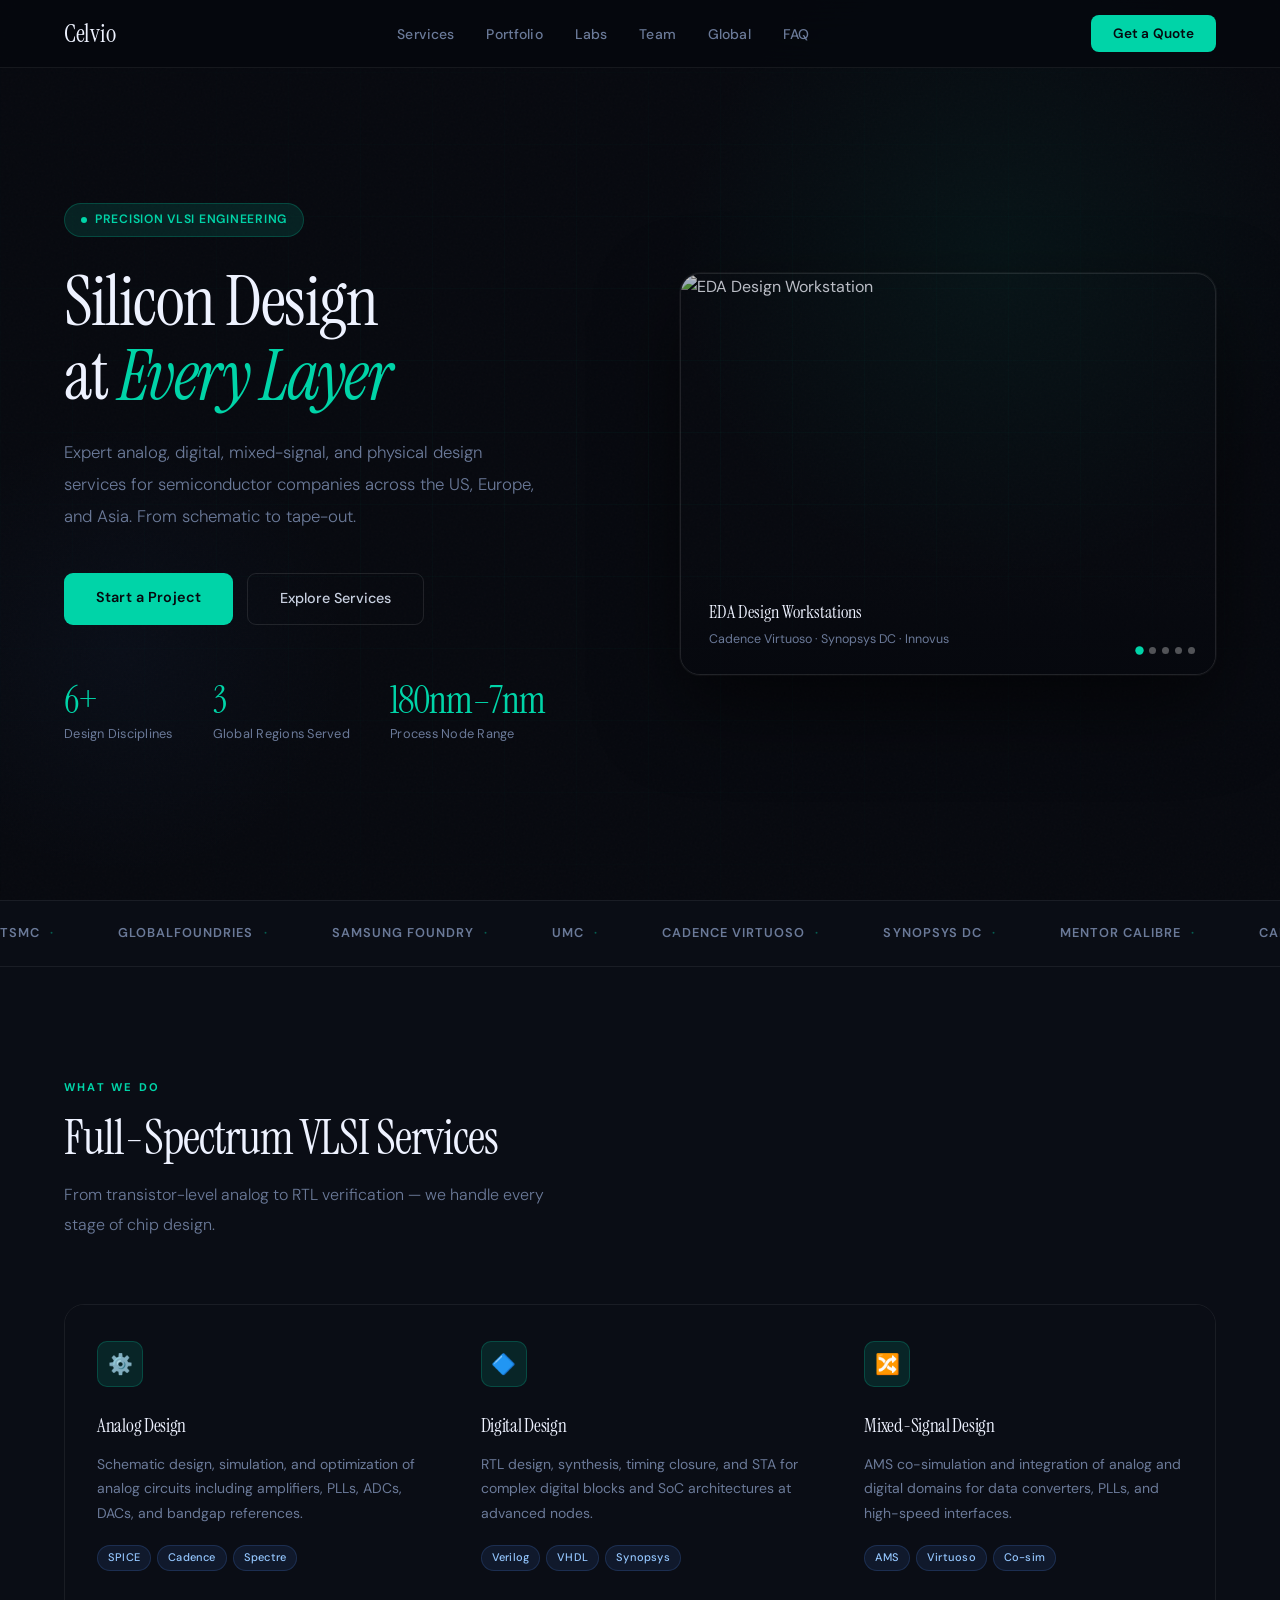
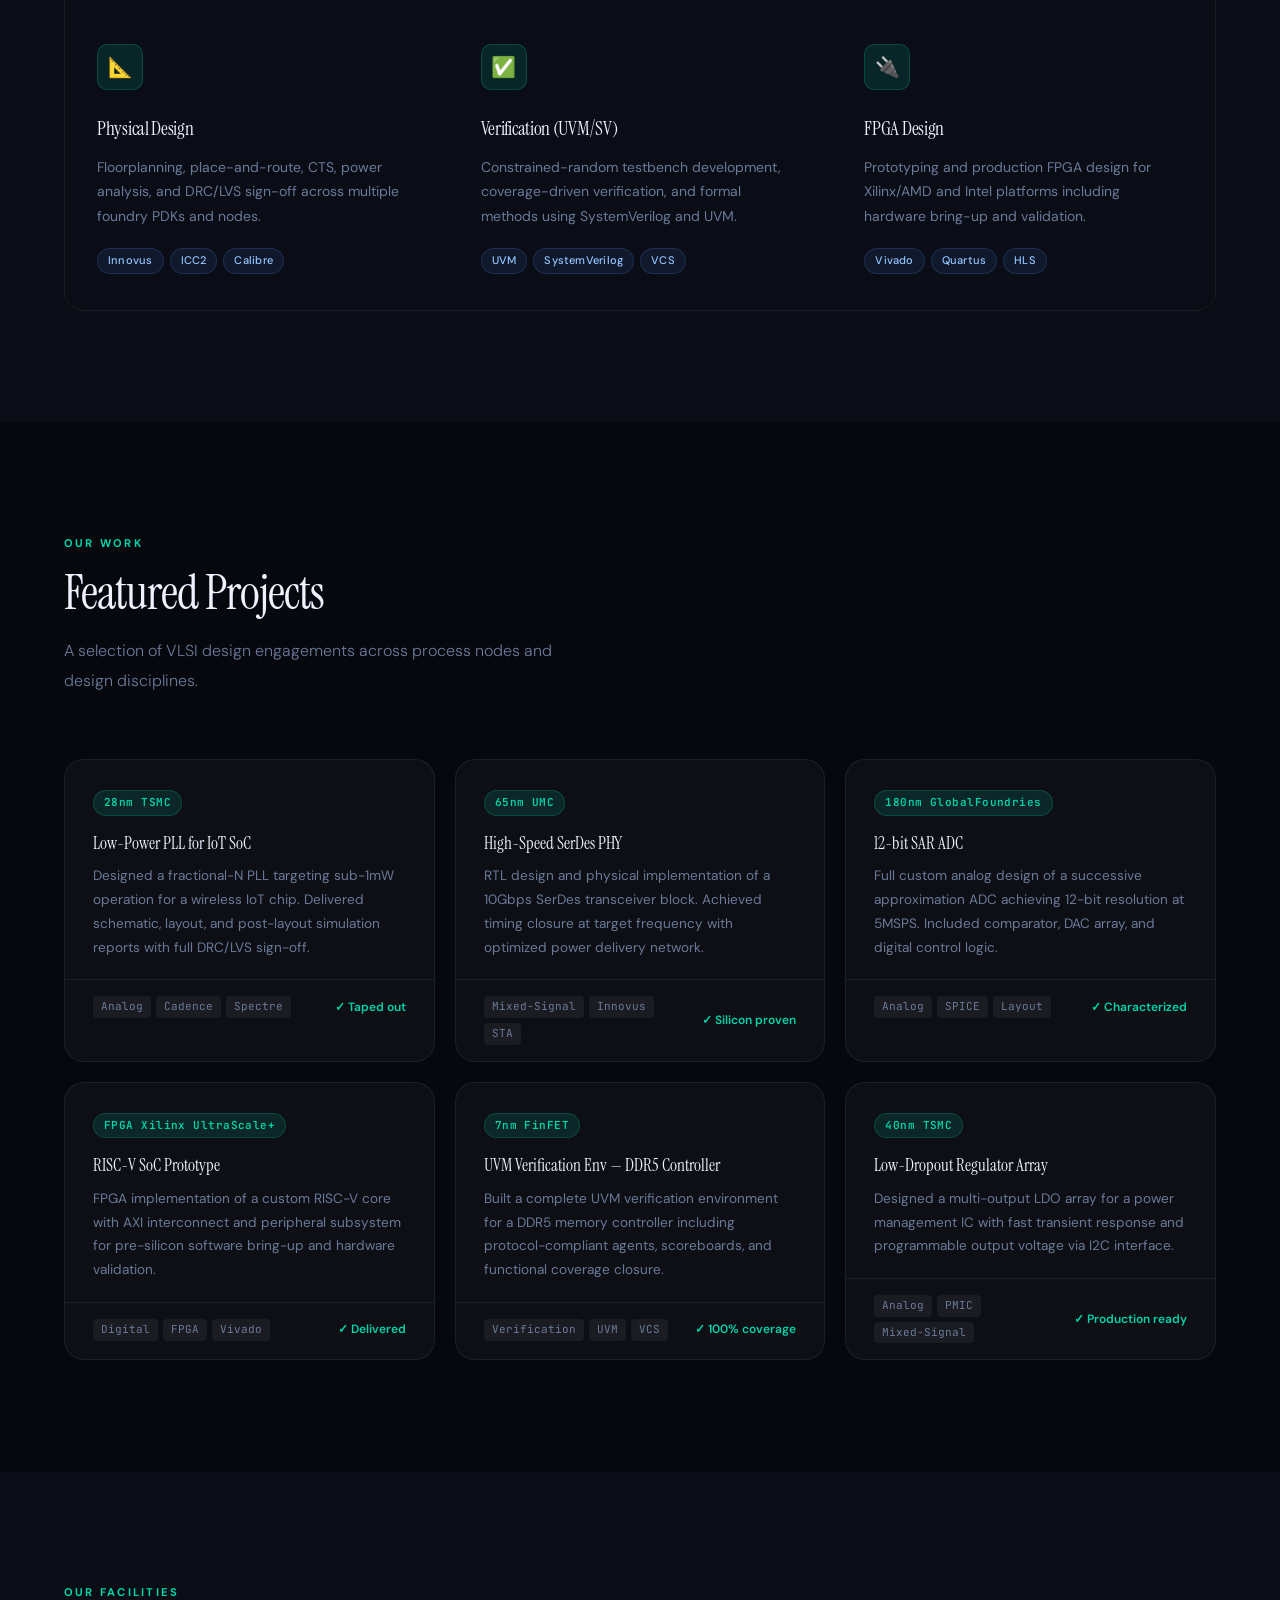
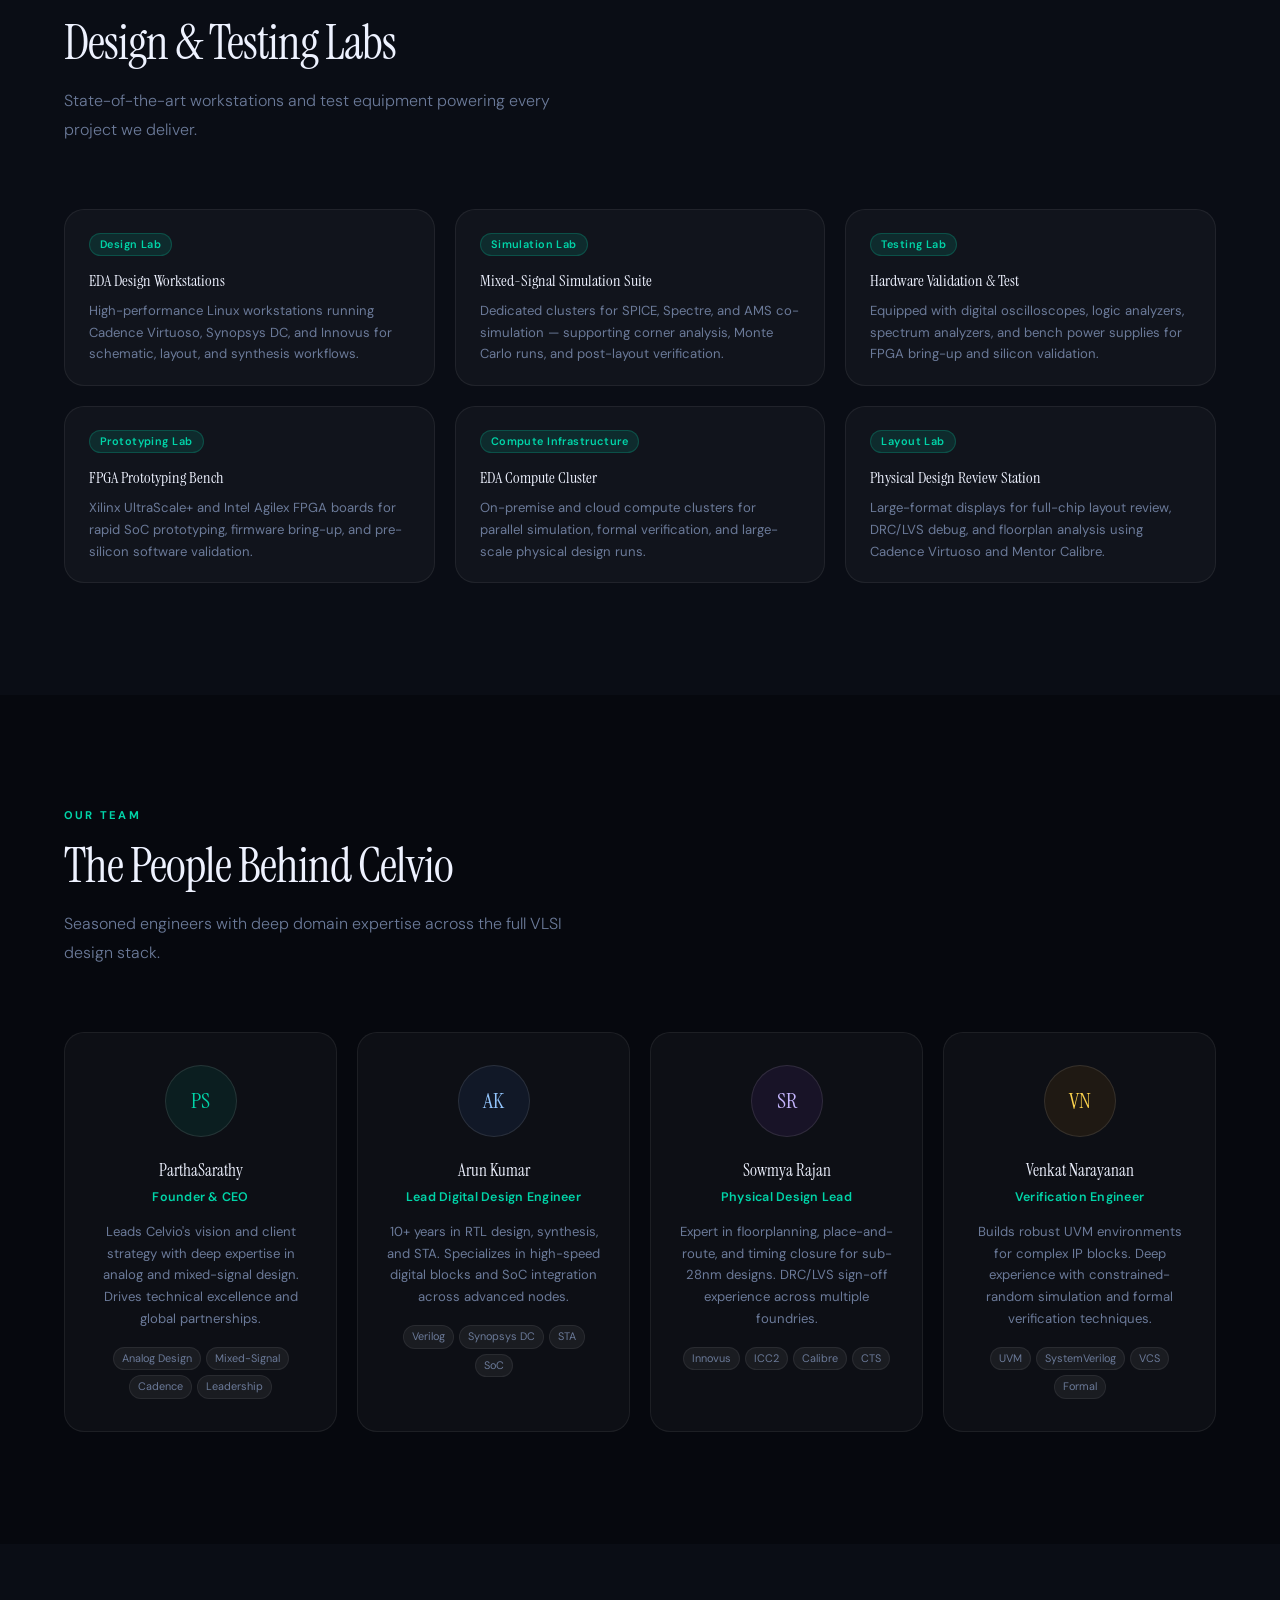
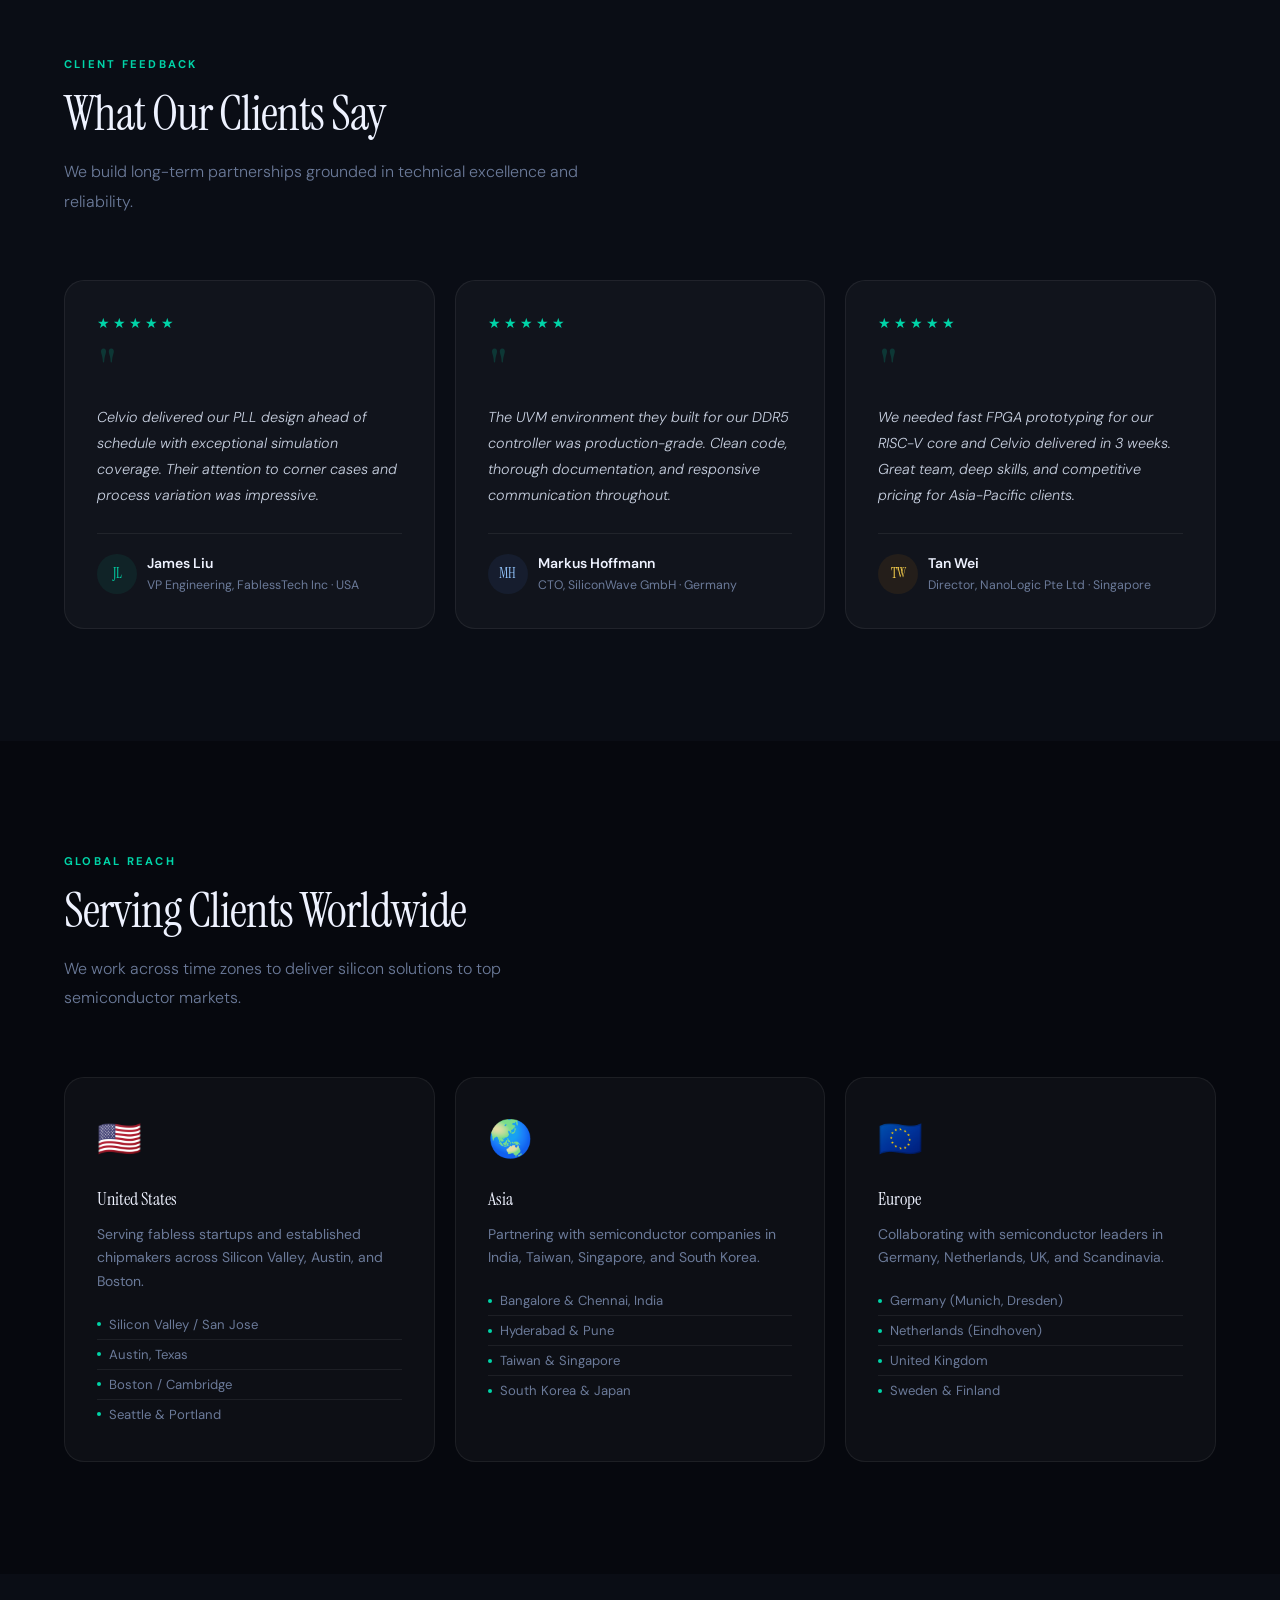
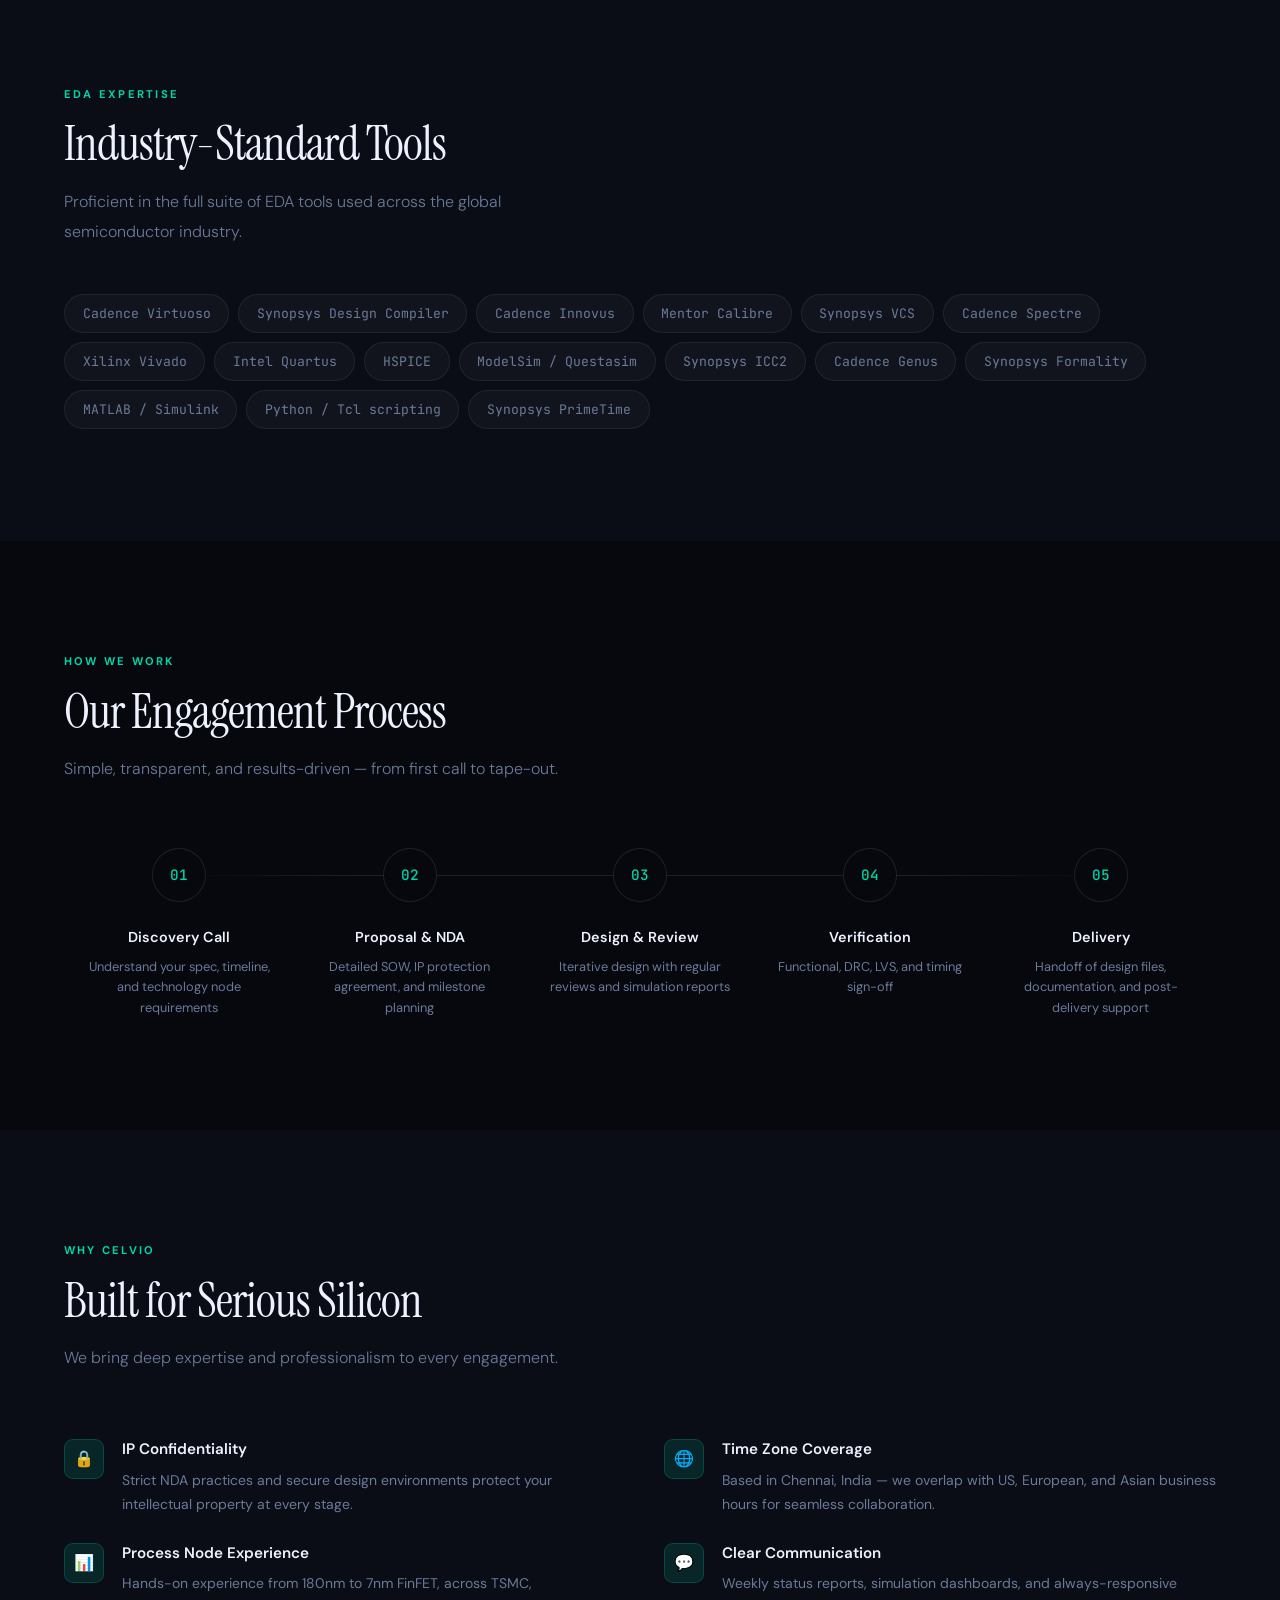
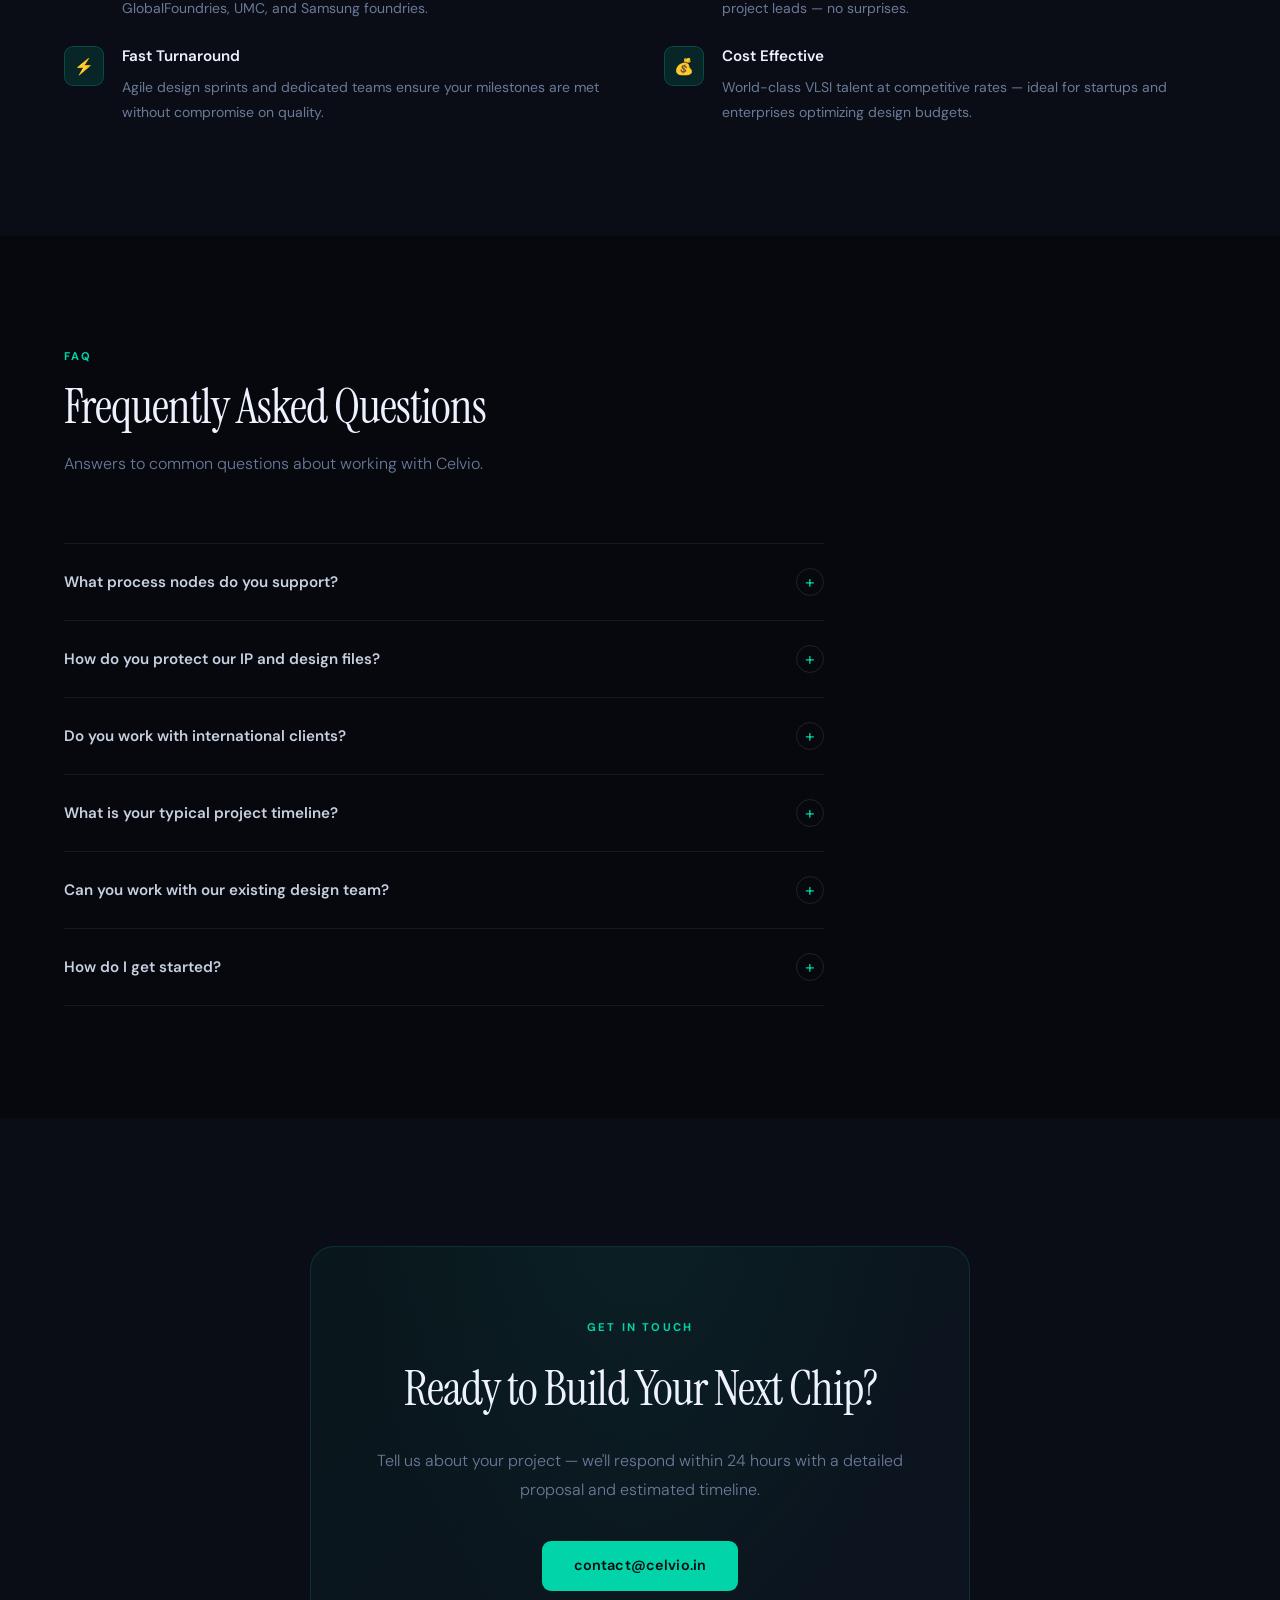
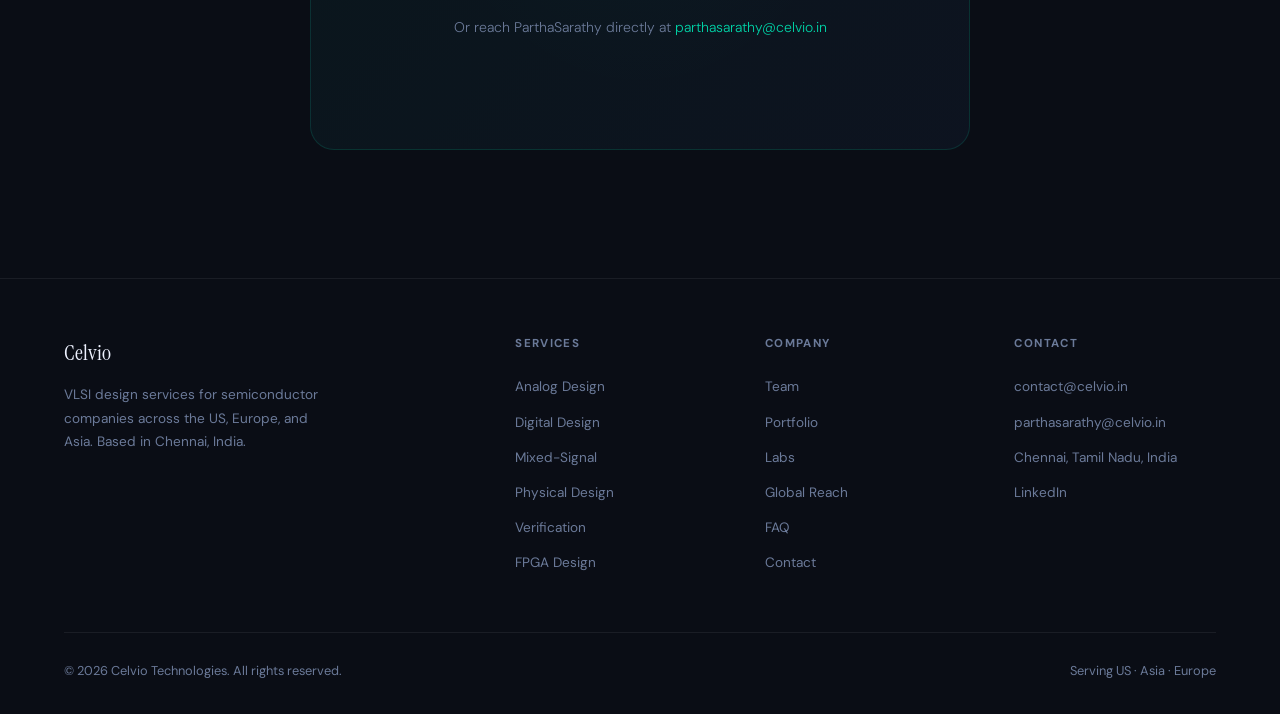
==== commit 69ee8185: "Add files via upload" ====
--- a/index.html
+++ b/index.html
@@ -4,199 +4,561 @@
 <meta charset="UTF-8">
 <meta name="viewport" content="width=device-width, initial-scale=1.0">
 <title>Celvio – VLSI Design Services</title>
-<link href="https://fonts.googleapis.com/css2?family=Syne:wght@400;500;700;800&family=DM+Sans:ital,wght@0,300;0,400;0,500;1,300&display=swap" rel="stylesheet">
+<meta name="description" content="Celvio is an India-based full-stack VLSI design studio offering analog, digital and mixed-signal IC design services to clients in Asia, Europe and USA.">
+<link href="https://fonts.googleapis.com/css2?family=Instrument+Serif:ital@0;1&family=DM+Sans:ital,opsz,wght@0,9..40,300;0,9..40,400;0,9..40,500;0,9..40,600;1,9..40,300&family=JetBrains+Mono:wght@400;500&display=swap" rel="stylesheet">
 <style>
 *{margin:0;padding:0;box-sizing:border-box}
 :root{
-  --bg:#07090F;
-  --bg2:#0D1117;
-  --bg3:#111827;
-  --accent:#00C9A7;
-  --accent2:#3B82F6;
-  --text:#F0F4FF;
-  --muted:#8892A4;
-  --border:rgba(255,255,255,0.07);
-  --card:rgba(255,255,255,0.03);
-}
+  --bg:#06080E;
+  --bg2:#0A0D15;
+  --bg3:#0F1320;
+  --surface:rgba(255,255,255,0.032);
+  --surface2:rgba(255,255,255,0.055);
+  --accent:#00D4A8;
+  --accent-dim:rgba(0,212,168,0.12);
+  --accent-border:rgba(0,212,168,0.22);
+  --blue:#4F8EF7;
+  --blue-dim:rgba(79,142,247,0.1);
+  --text:#EEF2FF;
+  --text2:#C8D0E0;
+  --muted:#6B7A99;
+  --border:rgba(255,255,255,0.065);
+  --border2:rgba(255,255,255,0.1);
+  --r:12px;
+  --r2:20px;
+}
+
 html{scroll-behavior:smooth}
-body{font-family:'DM Sans',sans-serif;background:var(--bg);color:var(--text);line-height:1.6;overflow-x:hidden}
-h1,h2,h3,h4,h5{font-family:'Syne',sans-serif}
-
-/* NAV */
-nav{position:fixed;top:0;width:100%;z-index:100;padding:1.1rem 5%;display:flex;align-items:center;justify-content:space-between;background:rgba(7,9,15,0.9);backdrop-filter:blur(16px);border-bottom:1px solid var(--border)}
-.logo{font-family:'Syne',sans-serif;font-size:1.5rem;font-weight:800;letter-spacing:-0.5px;text-decoration:none;color:var(--text)}
-.logo span{color:var(--accent)}
-.nav-links{display:flex;gap:1.75rem;list-style:none}
-.nav-links a{color:var(--muted);text-decoration:none;font-size:0.875rem;font-weight:500;transition:color 0.2s}
-.nav-links a:hover{color:var(--text)}
-.nav-cta{background:var(--accent);color:#07090F;padding:0.5rem 1.25rem;border-radius:6px;font-weight:700;font-size:0.875rem;text-decoration:none;font-family:'Syne',sans-serif;transition:opacity 0.2s}
-.nav-cta:hover{opacity:0.85}
-
-/* HERO */
-.hero{min-height:100vh;display:flex;align-items:center;padding:8rem 5% 5rem;position:relative;overflow:hidden}
-.hero-grid{position:absolute;inset:0;background-image:linear-gradient(rgba(0,201,167,0.04) 1px,transparent 1px),linear-gradient(90deg,rgba(0,201,167,0.04) 1px,transparent 1px);background-size:60px 60px;z-index:0}
-.hero-glow{position:absolute;top:20%;left:35%;width:600px;height:600px;background:radial-gradient(circle,rgba(0,201,167,0.07) 0%,transparent 70%);z-index:0;pointer-events:none}
-.hero-content{position:relative;z-index:1;max-width:720px}
-.hero-badge{display:inline-flex;align-items:center;gap:8px;background:rgba(0,201,167,0.08);border:1px solid rgba(0,201,167,0.2);color:var(--accent);padding:0.35rem 1rem;border-radius:100px;font-size:0.78rem;font-weight:600;margin-bottom:2rem;letter-spacing:0.5px}
-.hero-badge::before{content:'';width:6px;height:6px;border-radius:50%;background:var(--accent);display:inline-block;animation:pulse 2s infinite}
-@keyframes pulse{0%,100%{opacity:1}50%{opacity:0.3}}
-.hero h1{font-size:clamp(2.8rem,6vw,5rem);font-weight:800;line-height:1.05;letter-spacing:-2px;margin-bottom:1.5rem}
-.hero h1 em{font-style:normal;color:var(--accent)}
-.hero p{font-size:1.1rem;color:var(--muted);max-width:540px;margin-bottom:2.5rem;font-weight:300;line-height:1.85}
-.hero-btns{display:flex;gap:1rem;flex-wrap:wrap}
-.btn-primary{background:var(--accent);color:#07090F;padding:0.85rem 2rem;border-radius:8px;font-weight:700;font-size:0.95rem;text-decoration:none;font-family:'Syne',sans-serif;transition:all 0.25s;display:inline-block}
-.btn-primary:hover{transform:translateY(-2px);box-shadow:0 10px 28px rgba(0,201,167,0.25)}
-.btn-outline{border:1px solid rgba(255,255,255,0.15);color:var(--text);padding:0.85rem 2rem;border-radius:8px;font-weight:500;font-size:0.95rem;text-decoration:none;transition:all 0.2s;display:inline-block}
-.btn-outline:hover{border-color:rgba(255,255,255,0.35);background:rgba(255,255,255,0.04)}
-.hero-stats{margin-top:4rem;display:flex;gap:3rem;flex-wrap:wrap}
-.stat-item h3{font-size:2.2rem;font-weight:800;color:var(--accent);letter-spacing:-1px;line-height:1}
-.stat-item p{font-size:0.82rem;color:var(--muted);margin-top:4px}
-
-/* SECTION */
-section{padding:6rem 5%}
-.section-label{font-size:0.72rem;font-weight:700;letter-spacing:3px;color:var(--accent);text-transform:uppercase;margin-bottom:0.75rem}
-.section-title{font-size:clamp(1.8rem,4vw,2.8rem);font-weight:800;letter-spacing:-1px;line-height:1.1;margin-bottom:0.9rem}
-.section-sub{color:var(--muted);font-size:1rem;max-width:500px;line-height:1.75}
-
-/* SERVICES */
+body{font-family:'DM Sans',sans-serif;background:var(--bg);color:var(--text);line-height:1.6;overflow-x:hidden;-webkit-font-smoothing:antialiased}
+h1,h2,h3{font-family:'Instrument Serif',serif;font-weight:400}
+h4,h5,h6,nav,button,.btn-primary,.btn-outline,.nav-cta,.section-label,.hero-badge{font-family:'DM Sans',sans-serif}
+
+/* ── NAV ── */
+nav{
+  position:fixed;top:0;width:100%;z-index:200;
+  padding:0 5%;height:68px;
+  display:flex;align-items:center;justify-content:space-between;
+  background:rgba(6,8,14,0.82);backdrop-filter:blur(20px);-webkit-backdrop-filter:blur(20px);
+  border-bottom:1px solid var(--border);
+}
+.logo{
+  font-family:'Instrument Serif',serif;font-size:1.55rem;font-weight:400;
+  text-decoration:none;color:var(--text);letter-spacing:-0.3px;
+  display:flex;align-items:center;gap:3px;
+}
+.logo .dot{color:var(--accent)}
+.nav-links{display:flex;gap:2rem;list-style:none;align-items:center}
+.nav-links a{
+  color:var(--muted);text-decoration:none;font-size:0.875rem;
+  font-weight:500;transition:color 0.2s;letter-spacing:0.01em;
+}
+.nav-links a:hover{color:var(--text2)}
+.nav-cta{
+  background:var(--accent);color:#06080E;
+  padding:0.5rem 1.35rem;border-radius:8px;
+  font-weight:600;font-size:0.85rem;text-decoration:none;
+  transition:all 0.2s;letter-spacing:0.01em;
+}
+.nav-cta:hover{opacity:0.88;transform:translateY(-1px)}
+
+/* ── HERO ── */
+.hero{
+  min-height:100vh;display:flex;align-items:center;
+  padding:9rem 5% 6rem;position:relative;overflow:hidden;
+}
+.hero-noise{
+  position:absolute;inset:0;z-index:0;
+  background-image:url("data:image/svg+xml,%3Csvg viewBox='0 0 512 512' xmlns='http://www.w3.org/2000/svg'%3E%3Cfilter id='n'%3E%3CfeTurbulence type='fractalNoise' baseFrequency='0.75' numOctaves='4' stitchTiles='stitch'/%3E%3C/filter%3E%3Crect width='100%25' height='100%25' filter='url(%23n)' opacity='0.035'/%3E%3C/svg%3E");
+  opacity:0.6;pointer-events:none;
+}
+.hero-grid{
+  position:absolute;inset:0;z-index:0;pointer-events:none;
+  background-image:
+    linear-gradient(rgba(0,212,168,0.035) 1px,transparent 1px),
+    linear-gradient(90deg,rgba(0,212,168,0.035) 1px,transparent 1px);
+  background-size:72px 72px;
+  mask-image:radial-gradient(ellipse 80% 70% at 50% 50%,black,transparent);
+}
+.hero-glow{
+  position:absolute;top:-10%;right:-5%;
+  width:700px;height:700px;
+  background:radial-gradient(circle,rgba(0,212,168,0.055) 0%,transparent 65%);
+  z-index:0;pointer-events:none;
+}
+.hero-glow2{
+  position:absolute;bottom:0%;left:-10%;
+  width:500px;height:500px;
+  background:radial-gradient(circle,rgba(79,142,247,0.04) 0%,transparent 65%);
+  z-index:0;pointer-events:none;
+}
+.hero-inner{
+  position:relative;z-index:1;
+  display:grid;grid-template-columns:1fr 1fr;gap:5rem;align-items:center;
+  max-width:1200px;width:100%;
+}
+.hero-badge{
+  display:inline-flex;align-items:center;gap:8px;
+  background:var(--accent-dim);border:1px solid var(--accent-border);
+  color:var(--accent);padding:0.38rem 1rem;border-radius:100px;
+  font-size:0.76rem;font-weight:600;margin-bottom:1.75rem;
+  letter-spacing:0.06em;text-transform:uppercase;
+}
+.hero-badge-dot{width:6px;height:6px;border-radius:50%;background:var(--accent);animation:blink 2s ease-in-out infinite}
+@keyframes blink{0%,100%{opacity:1}50%{opacity:0.25}}
+.hero h1{
+  font-size:clamp(3rem,5.5vw,4.75rem);
+  line-height:1.05;letter-spacing:-1.5px;
+  margin-bottom:1.5rem;color:var(--text);
+}
+.hero h1 em{font-style:italic;color:var(--accent)}
+.hero-desc{
+  font-size:1.05rem;color:var(--muted);
+  max-width:480px;margin-bottom:2.5rem;
+  font-weight:300;line-height:1.9;
+}
+.hero-btns{display:flex;gap:0.85rem;flex-wrap:wrap;margin-bottom:3.5rem}
+.btn-primary{
+  background:var(--accent);color:#06080E;
+  padding:0.85rem 2rem;border-radius:9px;
+  font-weight:600;font-size:0.9rem;text-decoration:none;
+  transition:all 0.25s;display:inline-block;letter-spacing:0.01em;
+}
+.btn-primary:hover{transform:translateY(-2px);box-shadow:0 12px 32px rgba(0,212,168,0.28)}
+.btn-outline{
+  border:1px solid var(--border2);color:var(--text2);
+  padding:0.85rem 2rem;border-radius:9px;
+  font-weight:500;font-size:0.9rem;text-decoration:none;
+  transition:all 0.2s;display:inline-block;
+}
+.btn-outline:hover{border-color:var(--border2);background:var(--surface2)}
+.hero-stats{display:flex;gap:2.5rem;flex-wrap:wrap}
+.stat-item h3{
+  font-family:'Instrument Serif',serif;
+  font-size:2.4rem;font-weight:400;color:var(--accent);
+  letter-spacing:-1px;line-height:1;
+}
+.stat-item p{font-size:0.8rem;color:var(--muted);margin-top:5px;letter-spacing:0.02em}
+
+/* Hero right — image slideshow */
+.hero-visual{position:relative}
+.slideshow{
+  position:relative;border-radius:20px;overflow:hidden;
+  border:1px solid var(--border2);
+  box-shadow:0 32px 80px rgba(0,0,0,0.55),0 0 0 1px rgba(255,255,255,0.05);
+  aspect-ratio:4/3;
+}
+.slide{
+  position:absolute;inset:0;opacity:0;
+  transition:opacity 1s ease;
+}
+.slide.active{opacity:1}
+.slide img{
+  width:100%;height:100%;object-fit:cover;
+  filter:brightness(0.78) saturate(0.85);
+}
+.slide-caption{
+  position:absolute;bottom:0;left:0;right:0;
+  padding:2.5rem 1.75rem 1.5rem;
+  background:linear-gradient(to top,rgba(6,8,14,0.9),transparent);
+}
+.slide-caption h4{
+  font-family:'Instrument Serif',serif;font-weight:400;
+  font-size:1.1rem;color:var(--text);margin-bottom:4px;
+}
+.slide-caption p{font-size:0.78rem;color:var(--muted)}
+.slide-dots{
+  position:absolute;bottom:1.25rem;right:1.25rem;
+  display:flex;gap:6px;z-index:10;
+}
+.sdot{
+  width:7px;height:7px;border-radius:50%;
+  background:rgba(255,255,255,0.3);cursor:pointer;
+  transition:all 0.3s;border:none;padding:0;
+}
+.sdot.active{background:var(--accent);transform:scale(1.2)}
+
+/* ── SECTION BASE ── */
+section{padding:7rem 5%}
+.section-label{
+  font-size:0.7rem;font-weight:700;letter-spacing:0.2em;
+  color:var(--accent);text-transform:uppercase;margin-bottom:0.9rem;
+}
+.section-title{
+  font-size:clamp(2rem,4vw,3rem);
+  letter-spacing:-1px;line-height:1.1;margin-bottom:1rem;color:var(--text);
+}
+.section-sub{
+  color:var(--muted);font-size:1rem;
+  max-width:520px;line-height:1.85;font-weight:300;
+}
+
+/* ── CLIENTS TICKER ── */
+.clients-band{
+  background:var(--bg2);border-top:1px solid var(--border);border-bottom:1px solid var(--border);
+  padding:1.4rem 0;overflow:hidden;
+}
+.ticker-track{
+  display:flex;gap:4rem;white-space:nowrap;
+  animation:ticker 28s linear infinite;
+}
+.ticker-track:hover{animation-play-state:paused}
+@keyframes ticker{from{transform:translateX(0)}to{transform:translateX(-50%)}}
+.ticker-item{
+  font-size:0.8rem;font-weight:600;color:var(--muted);
+  letter-spacing:0.08em;text-transform:uppercase;
+  display:flex;align-items:center;gap:10px;flex-shrink:0;
+}
+.ticker-sep{color:var(--accent);opacity:0.4}
+
+/* ── SERVICES ── */
 .services{background:var(--bg2)}
-.services-grid{display:grid;grid-template-columns:repeat(auto-fit,minmax(280px,1fr));gap:1px;margin-top:3.5rem;border:1px solid var(--border);border-radius:16px;overflow:hidden}
-.service-card{background:var(--bg2);padding:2rem;transition:background 0.3s;position:relative}
+.services-grid{
+  display:grid;grid-template-columns:repeat(3,1fr);
+  gap:1px;margin-top:4rem;
+  border:1px solid var(--border);border-radius:var(--r2);overflow:hidden;
+}
+.service-card{
+  background:var(--bg2);padding:2.25rem 2rem;
+  transition:background 0.3s;position:relative;
+}
 .service-card:hover{background:var(--bg3)}
-.service-card::after{content:'';position:absolute;top:0;left:0;right:0;height:2px;background:linear-gradient(90deg,var(--accent),transparent);opacity:0;transition:opacity 0.3s}
+.service-card::after{
+  content:'';position:absolute;top:0;left:0;right:0;height:2px;
+  background:linear-gradient(90deg,var(--accent),transparent);
+  opacity:0;transition:opacity 0.3s;
+}
 .service-card:hover::after{opacity:1}
-.service-icon{width:44px;height:44px;border-radius:10px;background:rgba(0,201,167,0.08);border:1px solid rgba(0,201,167,0.15);display:flex;align-items:center;justify-content:center;margin-bottom:1.25rem;font-size:1.2rem}
-.service-card h3{font-size:1.05rem;font-weight:700;margin-bottom:0.6rem;letter-spacing:-0.3px}
-.service-card p{font-size:0.875rem;color:var(--muted);line-height:1.65}
-.service-tags{display:flex;flex-wrap:wrap;gap:6px;margin-top:1rem}
-.tag{font-size:0.7rem;padding:3px 10px;border-radius:100px;background:rgba(59,130,246,0.08);border:1px solid rgba(59,130,246,0.15);color:rgba(147,197,253,0.9)}
-
-/* PORTFOLIO */
+.service-icon{
+  width:46px;height:46px;border-radius:10px;
+  background:var(--accent-dim);border:1px solid var(--accent-border);
+  display:flex;align-items:center;justify-content:center;
+  margin-bottom:1.5rem;font-size:1.25rem;
+}
+.service-card h3{
+  font-family:'Instrument Serif',serif;font-weight:400;
+  font-size:1.2rem;margin-bottom:0.65rem;letter-spacing:-0.3px;
+}
+.service-card p{font-size:0.875rem;color:var(--muted);line-height:1.75}
+.service-tags{display:flex;flex-wrap:wrap;gap:6px;margin-top:1.25rem}
+.tag{
+  font-size:0.69rem;padding:3px 10px;border-radius:100px;
+  background:var(--blue-dim);border:1px solid rgba(79,142,247,0.18);
+  color:#93C5FD;font-weight:500;letter-spacing:0.02em;
+}
+
+/* ── PORTFOLIO ── */
 .portfolio{background:var(--bg)}
-.portfolio-grid{display:grid;grid-template-columns:repeat(auto-fit,minmax(300px,1fr));gap:1.5rem;margin-top:3rem}
-.project-card{background:var(--card);border:1px solid var(--border);border-radius:16px;overflow:hidden;transition:all 0.3s}
-.project-card:hover{border-color:rgba(0,201,167,0.25);transform:translateY(-4px)}
-.project-top{padding:1.75rem 1.75rem 1rem;border-bottom:1px solid var(--border)}
-.project-node{display:inline-block;font-size:0.7rem;font-weight:600;padding:3px 10px;border-radius:100px;background:rgba(0,201,167,0.08);border:1px solid rgba(0,201,167,0.2);color:var(--accent);margin-bottom:1rem;letter-spacing:0.5px}
-.project-card h3{font-size:1rem;font-weight:700;margin-bottom:0.5rem;line-height:1.3}
-.project-card .proj-desc{font-size:0.85rem;color:var(--muted);line-height:1.65}
-.project-bottom{padding:1rem 1.75rem;display:flex;align-items:center;justify-content:space-between}
-.proj-tags{display:flex;gap:6px;flex-wrap:wrap}
-.proj-tag{font-size:0.7rem;padding:2px 8px;border-radius:4px;background:rgba(255,255,255,0.05);color:var(--muted)}
+.portfolio-grid{
+  display:grid;grid-template-columns:repeat(3,1fr);
+  gap:1.25rem;margin-top:4rem;
+}
+.project-card{
+  background:var(--surface);border:1px solid var(--border);
+  border-radius:var(--r2);overflow:hidden;transition:all 0.3s;
+}
+.project-card:hover{
+  border-color:rgba(0,212,168,0.22);
+  transform:translateY(-5px);
+  box-shadow:0 20px 50px rgba(0,0,0,0.3);
+}
+.project-top{padding:1.75rem 1.75rem 1.25rem;border-bottom:1px solid var(--border)}
+.project-node{
+  display:inline-block;font-size:0.69rem;font-weight:600;
+  padding:3px 10px;border-radius:100px;
+  background:var(--accent-dim);border:1px solid var(--accent-border);
+  color:var(--accent);margin-bottom:1rem;letter-spacing:0.04em;
+  font-family:'JetBrains Mono',monospace;
+}
+.project-card h3{
+  font-family:'Instrument Serif',serif;font-weight:400;
+  font-size:1.05rem;margin-bottom:0.6rem;line-height:1.35;
+}
+.proj-desc{font-size:0.85rem;color:var(--muted);line-height:1.75}
+.project-bottom{
+  padding:1rem 1.75rem;
+  display:flex;align-items:center;justify-content:space-between;gap:1rem;
+}
+.proj-tags{display:flex;gap:5px;flex-wrap:wrap}
+.proj-tag{
+  font-size:0.69rem;padding:2px 8px;border-radius:4px;
+  background:var(--surface2);color:var(--muted);
+  font-family:'JetBrains Mono',monospace;
+}
 .proj-outcome{font-size:0.75rem;color:var(--accent);font-weight:600;white-space:nowrap}
 
-/* TEAM */
-.team{background:var(--bg2)}
-.team-grid{display:grid;grid-template-columns:repeat(auto-fit,minmax(220px,1fr));gap:1.5rem;margin-top:3rem}
-.team-card{background:var(--card);border:1px solid var(--border);border-radius:16px;padding:2rem 1.5rem;text-align:center;transition:border-color 0.3s}
-.team-card:hover{border-color:rgba(0,201,167,0.25)}
-.team-avatar{width:80px;height:80px;border-radius:50%;margin:0 auto 1.25rem;display:flex;align-items:center;justify-content:center;font-family:'Syne',sans-serif;font-weight:800;font-size:1.5rem;border:2px solid rgba(0,201,167,0.25)}
-.team-card h3{font-size:1rem;font-weight:700;margin-bottom:0.25rem}
-.team-card .role{font-size:0.8rem;color:var(--accent);font-weight:600;margin-bottom:0.75rem}
-.team-card p{font-size:0.82rem;color:var(--muted);line-height:1.6}
-.team-skills{display:flex;flex-wrap:wrap;gap:5px;justify-content:center;margin-top:1rem}
-.team-skill{font-size:0.68rem;padding:2px 8px;border-radius:100px;background:rgba(255,255,255,0.04);border:1px solid var(--border);color:var(--muted)}
-
-/* TESTIMONIALS */
-.testimonials{background:var(--bg)}
-.testi-grid{display:grid;grid-template-columns:repeat(auto-fit,minmax(280px,1fr));gap:1.5rem;margin-top:3rem}
-.testi-card{background:var(--card);border:1px solid var(--border);border-radius:16px;padding:1.75rem;transition:border-color 0.3s;position:relative}
-.testi-card:hover{border-color:rgba(0,201,167,0.2)}
-.quote-mark{font-size:3rem;color:var(--accent);opacity:0.2;font-family:'Syne',sans-serif;line-height:1;margin-bottom:0.5rem;font-weight:800}
-.testi-card p{font-size:0.9rem;color:var(--muted);line-height:1.75;font-style:italic;margin-bottom:1.25rem}
-.testi-author{display:flex;align-items:center;gap:10px;border-top:1px solid var(--border);padding-top:1rem}
-.testi-avatar{width:38px;height:38px;border-radius:50%;display:flex;align-items:center;justify-content:center;font-family:'Syne',sans-serif;font-weight:700;font-size:0.8rem;flex-shrink:0}
-.testi-name{font-size:0.875rem;font-weight:600}
-.testi-co{font-size:0.78rem;color:var(--muted)}
-.stars{color:var(--accent);font-size:0.85rem;margin-bottom:0.5rem;letter-spacing:2px}
-
-/* REGIONS */
-.regions{background:var(--bg2)}
-.regions-grid{display:grid;grid-template-columns:repeat(auto-fit,minmax(240px,1fr));gap:1.5rem;margin-top:3rem}
-.region-card{background:var(--card);border:1px solid var(--border);border-radius:14px;padding:1.75rem;transition:border-color 0.3s}
-.region-card:hover{border-color:rgba(0,201,167,0.3)}
-.region-flag{font-size:2rem;margin-bottom:1rem}
-.region-card h3{font-size:1rem;font-weight:700;margin-bottom:0.5rem}
-.region-card p{font-size:0.85rem;color:var(--muted);line-height:1.6}
-.region-card ul{list-style:none;margin-top:0.75rem}
-.region-card ul li{font-size:0.82rem;color:var(--muted);padding:3px 0;display:flex;align-items:center;gap:6px}
-.region-card ul li::before{content:'';width:4px;height:4px;border-radius:50%;background:var(--accent);flex-shrink:0}
-
-/* TOOLS */
-.tools{background:var(--bg)}
-.tools-row{display:flex;flex-wrap:wrap;gap:10px;margin-top:2.5rem}
-.tool-pill{background:rgba(255,255,255,0.04);border:1px solid var(--border);padding:0.5rem 1.1rem;border-radius:100px;font-size:0.82rem;color:var(--muted);transition:all 0.2s;cursor:default}
-.tool-pill:hover{border-color:rgba(0,201,167,0.4);color:var(--accent);background:rgba(0,201,167,0.05)}
-
-/* PROCESS */
-.process{background:var(--bg2)}
-.process-steps{display:grid;grid-template-columns:repeat(auto-fit,minmax(180px,1fr));gap:0;margin-top:3rem;position:relative}
-.process-steps::before{content:'';position:absolute;top:28px;left:10%;right:10%;height:1px;background:linear-gradient(90deg,transparent,var(--border) 20%,var(--border) 80%,transparent);z-index:0}
+/* ── LABS ── */
+.labs{background:var(--bg2)}
+.labs-grid{
+  display:grid;grid-template-columns:repeat(3,1fr);
+  gap:1.25rem;margin-top:4rem;
+}
+.lab-card{
+  border-radius:var(--r2);overflow:hidden;
+  border:1px solid var(--border);background:var(--surface);
+  transition:all 0.3s;
+}
+.lab-card:hover{border-color:var(--accent-border);transform:translateY(-4px)}
+.lab-img{
+  width:100%;height:200px;object-fit:cover;display:block;
+  filter:brightness(0.75) saturate(0.8);transition:filter 0.3s;
+}
+.lab-card:hover .lab-img{filter:brightness(0.9) saturate(1)}
+.lab-info{padding:1.25rem 1.5rem}
+.lab-tag{
+  display:inline-block;font-size:0.68rem;font-weight:600;
+  padding:2px 10px;border-radius:100px;
+  background:var(--accent-dim);border:1px solid var(--accent-border);
+  color:var(--accent);margin-bottom:0.75rem;letter-spacing:0.04em;
+}
+.lab-info h3{
+  font-family:'Instrument Serif',serif;font-weight:400;
+  font-size:1rem;margin-bottom:0.4rem;
+}
+.lab-info p{font-size:0.82rem;color:var(--muted);line-height:1.65}
+
+/* ── TEAM ── */
+.team{background:var(--bg)}
+.team-grid{
+  display:grid;grid-template-columns:repeat(4,1fr);
+  gap:1.25rem;margin-top:4rem;
+}
+.team-card{
+  background:var(--surface);border:1px solid var(--border);
+  border-radius:var(--r2);padding:2rem 1.5rem;
+  text-align:center;transition:border-color 0.3s;
+}
+.team-card:hover{border-color:var(--accent-border)}
+.team-avatar{
+  width:72px;height:72px;border-radius:50%;
+  margin:0 auto 1.25rem;
+  display:flex;align-items:center;justify-content:center;
+  font-family:'Instrument Serif',serif;font-weight:400;font-size:1.4rem;
+  border:1px solid var(--border2);
+}
+.team-card h3{
+  font-family:'Instrument Serif',serif;font-weight:400;
+  font-size:1.05rem;margin-bottom:0.25rem;
+}
+.role{font-size:0.78rem;color:var(--accent);font-weight:600;margin-bottom:0.85rem;letter-spacing:0.02em}
+.team-card p{font-size:0.82rem;color:var(--muted);line-height:1.65}
+.team-skills{display:flex;flex-wrap:wrap;gap:5px;justify-content:center;margin-top:1.1rem}
+.team-skill{
+  font-size:0.68rem;padding:2px 8px;border-radius:100px;
+  background:var(--surface2);border:1px solid var(--border);
+  color:var(--muted);
+}
+
+/* ── TESTIMONIALS ── */
+.testimonials{background:var(--bg2)}
+.testi-grid{
+  display:grid;grid-template-columns:repeat(3,1fr);
+  gap:1.25rem;margin-top:4rem;
+}
+.testi-card{
+  background:var(--surface);border:1px solid var(--border);
+  border-radius:var(--r2);padding:2rem;
+  transition:border-color 0.3s;
+}
+.testi-card:hover{border-color:rgba(0,212,168,0.2)}
+.stars{color:var(--accent);font-size:0.85rem;margin-bottom:0.85rem;letter-spacing:3px}
+.quote-mark{
+  font-family:'Instrument Serif',serif;font-size:3.5rem;
+  color:var(--accent);opacity:0.18;line-height:0.8;margin-bottom:0.75rem;
+}
+.testi-card p{
+  font-size:0.9rem;color:var(--text2);line-height:1.8;
+  font-style:italic;margin-bottom:1.5rem;font-weight:300;
+}
+.testi-author{
+  display:flex;align-items:center;gap:10px;
+  border-top:1px solid var(--border);padding-top:1.1rem;
+}
+.testi-avatar{
+  width:40px;height:40px;border-radius:50%;
+  display:flex;align-items:center;justify-content:center;
+  font-family:'Instrument Serif',serif;font-size:0.85rem;flex-shrink:0;
+}
+.testi-name{font-size:0.875rem;font-weight:600;margin-bottom:2px}
+.testi-co{font-size:0.77rem;color:var(--muted)}
+
+/* ── REGIONS ── */
+.regions{background:var(--bg)}
+.regions-grid{
+  display:grid;grid-template-columns:repeat(3,1fr);
+  gap:1.25rem;margin-top:4rem;
+}
+.region-card{
+  background:var(--surface);border:1px solid var(--border);
+  border-radius:var(--r2);padding:2rem;transition:border-color 0.3s;
+}
+.region-card:hover{border-color:var(--accent-border)}
+.region-flag{font-size:2.25rem;margin-bottom:1.1rem}
+.region-card h3{
+  font-family:'Instrument Serif',serif;font-weight:400;
+  font-size:1.15rem;margin-bottom:0.5rem;
+}
+.region-card>p{font-size:0.875rem;color:var(--muted);line-height:1.7;margin-bottom:1rem}
+.region-card ul{list-style:none}
+.region-card ul li{
+  font-size:0.82rem;color:var(--muted);padding:4px 0;
+  display:flex;align-items:center;gap:8px;
+  border-bottom:1px solid var(--border);
+}
+.region-card ul li:last-child{border-bottom:none}
+.region-card ul li::before{
+  content:'';width:4px;height:4px;border-radius:50%;
+  background:var(--accent);flex-shrink:0;
+}
+
+/* ── TOOLS ── */
+.tools{background:var(--bg2)}
+.tools-row{display:flex;flex-wrap:wrap;gap:9px;margin-top:3rem}
+.tool-pill{
+  background:var(--surface);border:1px solid var(--border);
+  padding:0.5rem 1.1rem;border-radius:100px;
+  font-size:0.82rem;color:var(--muted);
+  font-family:'JetBrains Mono',monospace;
+  transition:all 0.2s;cursor:default;
+}
+.tool-pill:hover{border-color:var(--accent-border);color:var(--accent);background:var(--accent-dim)}
+
+/* ── PROCESS ── */
+.process{background:var(--bg)}
+.process-steps{
+  display:grid;grid-template-columns:repeat(5,1fr);
+  gap:0;margin-top:4rem;position:relative;
+}
+.process-steps::before{
+  content:'';position:absolute;top:27px;left:10%;right:10%;height:1px;
+  background:linear-gradient(90deg,transparent,var(--border2) 20%,var(--border2) 80%,transparent);
+  z-index:0;
+}
 .step{text-align:center;padding:0 1rem;position:relative;z-index:1}
-.step-num{width:56px;height:56px;border-radius:50%;background:var(--bg2);border:1px solid var(--border);display:flex;align-items:center;justify-content:center;margin:0 auto 1.25rem;font-family:'Syne',sans-serif;font-weight:800;font-size:1rem;color:var(--accent)}
-.step h4{font-size:0.9rem;font-weight:700;margin-bottom:0.4rem}
-.step p{font-size:0.8rem;color:var(--muted);line-height:1.5}
-
-/* WHY US */
-.whyus{background:var(--bg)}
-.whyus-grid{display:grid;grid-template-columns:1fr 1fr;gap:2rem;margin-top:3rem}
-.why-item{display:flex;gap:1rem;align-items:flex-start}
-.why-icon{width:38px;height:38px;border-radius:8px;background:rgba(0,201,167,0.08);border:1px solid rgba(0,201,167,0.15);display:flex;align-items:center;justify-content:center;font-size:1rem;flex-shrink:0;margin-top:2px}
-.why-item h4{font-size:0.95rem;font-weight:600;margin-bottom:0.3rem}
-.why-item p{font-size:0.85rem;color:var(--muted);line-height:1.65}
-
-/* FAQ */
-.faq{background:var(--bg2)}
-.faq-list{margin-top:3rem;max-width:720px}
+.step-num{
+  width:54px;height:54px;border-radius:50%;
+  background:var(--bg);border:1px solid var(--border2);
+  display:flex;align-items:center;justify-content:center;
+  margin:0 auto 1.5rem;
+  font-family:'JetBrains Mono',monospace;font-weight:500;font-size:0.9rem;
+  color:var(--accent);
+}
+.step h4{font-size:0.9rem;font-weight:600;margin-bottom:0.5rem}
+.step p{font-size:0.8rem;color:var(--muted);line-height:1.6}
+
+/* ── WHY US ── */
+.whyus{background:var(--bg2)}
+.whyus-grid{
+  display:grid;grid-template-columns:1fr 1fr;
+  gap:1.5rem 3rem;margin-top:4rem;
+}
+.why-item{display:flex;gap:1.1rem;align-items:flex-start}
+.why-icon{
+  width:40px;height:40px;border-radius:9px;flex-shrink:0;margin-top:2px;
+  background:var(--accent-dim);border:1px solid var(--accent-border);
+  display:flex;align-items:center;justify-content:center;font-size:1rem;
+}
+.why-item h4{font-size:0.95rem;font-weight:600;margin-bottom:0.4rem}
+.why-item p{font-size:0.875rem;color:var(--muted);line-height:1.75}
+
+/* ── FAQ ── */
+.faq{background:var(--bg)}
+.faq-list{margin-top:4rem;max-width:760px}
 .faq-item{border-bottom:1px solid var(--border);padding:1.5rem 0;cursor:pointer}
 .faq-item:first-child{border-top:1px solid var(--border)}
-.faq-q{display:flex;align-items:center;justify-content:space-between;gap:1rem}
-.faq-q h4{font-size:0.95rem;font-weight:600;line-height:1.4}
-.faq-icon{width:28px;height:28px;border-radius:50%;border:1px solid var(--border);display:flex;align-items:center;justify-content:center;color:var(--accent);font-size:1.1rem;flex-shrink:0;transition:all 0.3s}
-.faq-item.open .faq-icon{transform:rotate(45deg);border-color:rgba(0,201,167,0.4)}
-.faq-a{font-size:0.875rem;color:var(--muted);line-height:1.75;max-height:0;overflow:hidden;transition:max-height 0.35s ease,padding 0.3s ease}
-.faq-item.open .faq-a{max-height:200px;padding-top:0.85rem}
-
-/* CTA */
-.cta-section{background:var(--bg);text-align:center;padding:7rem 5%}
-.cta-box{max-width:640px;margin:0 auto;background:linear-gradient(135deg,rgba(0,201,167,0.06),rgba(59,130,246,0.06));border:1px solid rgba(0,201,167,0.15);border-radius:20px;padding:4rem 3rem}
-.cta-box h2{font-size:clamp(1.8rem,4vw,2.8rem);font-weight:800;letter-spacing:-1px;margin-bottom:1rem}
-.cta-box p{color:var(--muted);margin-bottom:2rem;line-height:1.75}
-.cta-email{font-size:0.875rem;color:var(--muted);margin-top:1.5rem}
+.faq-q{display:flex;align-items:center;justify-content:space-between;gap:1.5rem}
+.faq-q h4{font-size:0.95rem;font-weight:600;line-height:1.45;color:var(--text2)}
+.faq-icon{
+  width:28px;height:28px;border-radius:50%;flex-shrink:0;
+  border:1px solid var(--border2);
+  display:flex;align-items:center;justify-content:center;
+  color:var(--accent);font-size:1.1rem;transition:all 0.3s;
+}
+.faq-item.open .faq-icon{transform:rotate(45deg);border-color:var(--accent-border)}
+.faq-item.open .faq-q h4{color:var(--text)}
+.faq-a{
+  font-size:0.875rem;color:var(--muted);line-height:1.85;
+  max-height:0;overflow:hidden;transition:max-height 0.38s ease,padding 0.3s ease;
+}
+.faq-item.open .faq-a{max-height:250px;padding-top:1rem}
+
+/* ── CTA ── */
+.cta-section{background:var(--bg2);text-align:center;padding:8rem 5%}
+.cta-box{
+  max-width:660px;margin:0 auto;
+  background:linear-gradient(135deg,rgba(0,212,168,0.05),rgba(79,142,247,0.05));
+  border:1px solid rgba(0,212,168,0.15);border-radius:24px;
+  padding:4.5rem 3.5rem;position:relative;overflow:hidden;
+}
+.cta-box::before{
+  content:'';position:absolute;inset:0;
+  background:radial-gradient(ellipse at 50% -20%,rgba(0,212,168,0.06),transparent 65%);
+  pointer-events:none;
+}
+.cta-box h2{
+  font-size:clamp(2rem,4vw,3rem);letter-spacing:-1px;
+  margin-bottom:1.1rem;position:relative;
+}
+.cta-box p{
+  color:var(--muted);margin-bottom:2.25rem;
+  line-height:1.85;font-weight:300;position:relative;
+}
+.cta-email{font-size:0.875rem;color:var(--muted);margin-top:1.5rem;position:relative}
 .cta-email a{color:var(--accent);text-decoration:none}
 
-/* FOOTER */
-footer{background:var(--bg2);padding:2.5rem 5%;border-top:1px solid var(--border)}
-.footer-inner{display:flex;align-items:flex-start;justify-content:space-between;flex-wrap:wrap;gap:2rem;margin-bottom:2rem}
-.footer-brand p{font-size:0.85rem;color:var(--muted);margin-top:0.5rem;max-width:240px;line-height:1.6}
-.footer-logo{font-family:'Syne',sans-serif;font-weight:800;font-size:1.3rem}
+/* ── FOOTER ── */
+footer{
+  background:var(--bg2);padding:3.5rem 5% 2rem;
+  border-top:1px solid var(--border);
+}
+.footer-inner{
+  display:grid;grid-template-columns:2fr 1fr 1fr 1fr;
+  gap:3rem;margin-bottom:3rem;
+}
+.footer-logo{
+  font-family:'Instrument Serif',serif;font-weight:400;
+  font-size:1.4rem;margin-bottom:0.75rem;
+}
 .footer-logo span{color:var(--accent)}
-.footer-links h5{font-size:0.8rem;font-weight:700;letter-spacing:1px;text-transform:uppercase;color:var(--muted);margin-bottom:1rem}
+.footer-brand p{font-size:0.85rem;color:var(--muted);line-height:1.75;max-width:260px}
+.footer-links h5{
+  font-size:0.72rem;font-weight:700;letter-spacing:0.12em;
+  text-transform:uppercase;color:var(--muted);margin-bottom:1.25rem;
+}
 .footer-links ul{list-style:none}
-.footer-links ul li{margin-bottom:0.5rem}
-.footer-links ul li a{font-size:0.85rem;color:var(--muted);text-decoration:none;transition:color 0.2s}
+.footer-links ul li{margin-bottom:0.6rem}
+.footer-links ul li a{
+  font-size:0.85rem;color:var(--muted);text-decoration:none;
+  transition:color 0.2s;
+}
 .footer-links ul li a:hover{color:var(--accent)}
-.footer-bottom{border-top:1px solid var(--border);padding-top:1.5rem;display:flex;justify-content:space-between;flex-wrap:wrap;gap:0.5rem}
+.footer-bottom{
+  border-top:1px solid var(--border);padding-top:1.75rem;
+  display:flex;justify-content:space-between;flex-wrap:wrap;gap:0.5rem;
+}
 .footer-bottom p{font-size:0.8rem;color:var(--muted)}
 
-/* LABS */
-.labs{background:var(--bg2)}
-.labs-grid{display:grid;grid-template-columns:repeat(auto-fit,minmax(300px,1fr));gap:1.5rem;margin-top:3rem}
-.lab-card{border-radius:16px;overflow:hidden;border:1px solid var(--border);background:var(--card);transition:all 0.3s}
-.lab-card:hover{border-color:rgba(0,201,167,0.3);transform:translateY(-4px)}
-.lab-img{width:100%;height:220px;object-fit:cover;display:block;filter:brightness(0.85) saturate(0.9);transition:filter 0.3s}
-.lab-card:hover .lab-img{filter:brightness(1) saturate(1)}
-.lab-info{padding:1.25rem 1.5rem}
-.lab-info h3{font-size:0.95rem;font-weight:700;margin-bottom:0.4rem}
-.lab-info p{font-size:0.82rem;color:var(--muted);line-height:1.6}
-.lab-tag{display:inline-block;font-size:0.68rem;font-weight:600;padding:2px 10px;border-radius:100px;background:rgba(0,201,167,0.08);border:1px solid rgba(0,201,167,0.2);color:var(--accent);margin-bottom:0.75rem;letter-spacing:0.4px}
-
+/* ── RESPONSIVE ── */
+@media(max-width:1024px){
+  .hero-inner{grid-template-columns:1fr;gap:3rem}
+  .hero-visual{display:none}
+  .services-grid{grid-template-columns:repeat(2,1fr)}
+  .portfolio-grid,.testi-grid,.labs-grid{grid-template-columns:repeat(2,1fr)}
+  .team-grid{grid-template-columns:repeat(2,1fr)}
+  .regions-grid{grid-template-columns:1fr}
+  .footer-inner{grid-template-columns:1fr 1fr}
+  .process-steps{grid-template-columns:repeat(3,1fr);gap:2rem}
+  .process-steps::before{display:none}
+}
 @media(max-width:768px){
   .nav-links{display:none}
-  .hero-stats{gap:1.5rem}
-  .whyus-grid{grid-template-columns:1fr}
-  .process-steps::before{display:none}
-  .cta-box{padding:2.5rem 1.5rem}
+  section{padding:5rem 5%}
+  .hero{padding:7rem 5% 4rem}
+  .services-grid,.portfolio-grid,.testi-grid,.labs-grid,
+  .team-grid,.whyus-grid,.regions-grid{grid-template-columns:1fr}
+  .hero-stats{gap:1.75rem}
+  .cta-box{padding:3rem 1.75rem}
+  .footer-inner{grid-template-columns:1fr}
+  .process-steps{grid-template-columns:repeat(2,1fr)}
 }
 </style>
 </head>
@@ -204,7 +566,7 @@
 
 <!-- NAV -->
 <nav>
-  <a class="logo" href="#home">cel<span>vio</span></a>
+  <a class="logo" href="#home">Celvio</a>
   <ul class="nav-links">
     <li><a href="#services">Services</a></li>
     <li><a href="#portfolio">Portfolio</a></li>
@@ -218,23 +580,89 @@
 
 <!-- HERO -->
 <section class="hero" id="home">
+  <div class="hero-noise"></div>
   <div class="hero-grid"></div>
   <div class="hero-glow"></div>
-  <div class="hero-content">
-    <div class="hero-badge">⚡ Precision VLSI Engineering</div>
-    <h1>Silicon Design<br>at <em>Every Layer</em></h1>
-    <p>Expert analog, digital, mixed-signal, and physical design services for semiconductor companies across the US, Europe, and Asia. From schematic to tape-out.</p>
-    <div class="hero-btns">
-      <a href="#contact" class="btn-primary">Start a Project</a>
-      <a href="#services" class="btn-outline">Explore Services</a>
-    </div>
-    <div class="hero-stats">
-      <div class="stat-item"><h3>6+</h3><p>Design Disciplines</p></div>
-      <div class="stat-item"><h3>3</h3><p>Global Regions Served</p></div>
-      <div class="stat-item"><h3>180nm–7nm</h3><p>Process Node Range</p></div>
-    </div>
-  </div>
-</section>
+  <div class="hero-glow2"></div>
+  <div class="hero-inner">
+    <div class="hero-content">
+      <div class="hero-badge"><span class="hero-badge-dot"></span>Precision VLSI Engineering</div>
+      <h1>Silicon Design<br>at <em>Every Layer</em></h1>
+      <p class="hero-desc">Expert analog, digital, mixed-signal, and physical design services for semiconductor companies across the US, Europe, and Asia. From schematic to tape-out.</p>
+      <div class="hero-btns">
+        <a href="#contact" class="btn-primary">Start a Project</a>
+        <a href="#services" class="btn-outline">Explore Services</a>
+      </div>
+      <div class="hero-stats">
+        <div class="stat-item"><h3>6+</h3><p>Design Disciplines</p></div>
+        <div class="stat-item"><h3>3</h3><p>Global Regions Served</p></div>
+        <div class="stat-item"><h3>180nm–7nm</h3><p>Process Node Range</p></div>
+      </div>
+    </div>
+    <div class="hero-visual">
+      <div class="slideshow">
+        <div class="slide active">
+          <img src="https://images.unsplash.com/photo-1518770660439-4636190af475?w=900&q=85" alt="EDA Design Workstation">
+          <div class="slide-caption"><h4>EDA Design Workstations</h4><p>Cadence Virtuoso · Synopsys DC · Innovus</p></div>
+        </div>
+        <div class="slide">
+          <img src="https://images.unsplash.com/photo-1581091226825-a6a2a5aee158?w=900&q=85" alt="Mixed-Signal Simulation">
+          <div class="slide-caption"><h4>Mixed-Signal Simulation</h4><p>SPICE · Spectre · AMS Co-simulation</p></div>
+        </div>
+        <div class="slide">
+          <img src="https://images.unsplash.com/photo-1555664424-778a1e5e1b48?w=900&q=85" alt="Hardware Validation Lab">
+          <div class="slide-caption"><h4>Hardware Validation &amp; Test</h4><p>Oscilloscopes · Logic Analyzers · Spectrum Analyzers</p></div>
+        </div>
+        <div class="slide">
+          <img src="https://images.unsplash.com/photo-1558618666-fcd25c85cd64?w=900&q=85" alt="FPGA Prototyping">
+          <div class="slide-caption"><h4>FPGA Prototyping Bench</h4><p>Xilinx UltraScale+ · Intel Agilex</p></div>
+        </div>
+        <div class="slide">
+          <img src="https://images.unsplash.com/photo-1504384308090-c894fdcc538d?w=900&q=85" alt="Compute Cluster">
+          <div class="slide-caption"><h4>EDA Compute Cluster</h4><p>Parallel simulation · Formal verification</p></div>
+        </div>
+        <div class="slide-dots">
+          <button class="sdot active" onclick="goSlide(0)"></button>
+          <button class="sdot" onclick="goSlide(1)"></button>
+          <button class="sdot" onclick="goSlide(2)"></button>
+          <button class="sdot" onclick="goSlide(3)"></button>
+          <button class="sdot" onclick="goSlide(4)"></button>
+        </div>
+      </div>
+    </div>
+  </div>
+</section>
+
+<!-- CLIENTS TICKER -->
+<div class="clients-band">
+  <div class="ticker-track">
+    <span class="ticker-item">TSMC <span class="ticker-sep">·</span></span>
+    <span class="ticker-item">GlobalFoundries <span class="ticker-sep">·</span></span>
+    <span class="ticker-item">Samsung Foundry <span class="ticker-sep">·</span></span>
+    <span class="ticker-item">UMC <span class="ticker-sep">·</span></span>
+    <span class="ticker-item">Cadence Virtuoso <span class="ticker-sep">·</span></span>
+    <span class="ticker-item">Synopsys DC <span class="ticker-sep">·</span></span>
+    <span class="ticker-item">Mentor Calibre <span class="ticker-sep">·</span></span>
+    <span class="ticker-item">Cadence Innovus <span class="ticker-sep">·</span></span>
+    <span class="ticker-item">UVM / SystemVerilog <span class="ticker-sep">·</span></span>
+    <span class="ticker-item">OpenLane <span class="ticker-sep">·</span></span>
+    <span class="ticker-item">Xilinx UltraScale+ <span class="ticker-sep">·</span></span>
+    <span class="ticker-item">Intel Agilex <span class="ticker-sep">·</span></span>
+    <!-- duplicate for seamless loop -->
+    <span class="ticker-item">TSMC <span class="ticker-sep">·</span></span>
+    <span class="ticker-item">GlobalFoundries <span class="ticker-sep">·</span></span>
+    <span class="ticker-item">Samsung Foundry <span class="ticker-sep">·</span></span>
+    <span class="ticker-item">UMC <span class="ticker-sep">·</span></span>
+    <span class="ticker-item">Cadence Virtuoso <span class="ticker-sep">·</span></span>
+    <span class="ticker-item">Synopsys DC <span class="ticker-sep">·</span></span>
+    <span class="ticker-item">Mentor Calibre <span class="ticker-sep">·</span></span>
+    <span class="ticker-item">Cadence Innovus <span class="ticker-sep">·</span></span>
+    <span class="ticker-item">UVM / SystemVerilog <span class="ticker-sep">·</span></span>
+    <span class="ticker-item">OpenLane <span class="ticker-sep">·</span></span>
+    <span class="ticker-item">Xilinx UltraScale+ <span class="ticker-sep">·</span></span>
+    <span class="ticker-item">Intel Agilex <span class="ticker-sep">·</span></span>
+  </div>
+</div>
 
 <!-- SERVICES -->
 <section class="services" id="services">
@@ -257,13 +685,13 @@
     <div class="service-card">
       <div class="service-icon">🔀</div>
       <h3>Mixed-Signal Design</h3>
-      <p>Bridging analog and digital domains with co-simulation, interface design, and mixed-signal verification flows.</p>
+      <p>AMS co-simulation and integration of analog and digital domains for data converters, PLLs, and high-speed interfaces.</p>
       <div class="service-tags"><span class="tag">AMS</span><span class="tag">Virtuoso</span><span class="tag">Co-sim</span></div>
     </div>
     <div class="service-card">
       <div class="service-icon">📐</div>
-      <h3>Physical Design & Layout</h3>
-      <p>Floorplanning, P&R, clock tree synthesis, and DRC/LVS clean layouts from cell to full-chip level.</p>
+      <h3>Physical Design</h3>
+      <p>Floorplanning, place-and-route, CTS, power analysis, and DRC/LVS sign-off across multiple foundry PDKs and nodes.</p>
       <div class="service-tags"><span class="tag">Innovus</span><span class="tag">ICC2</span><span class="tag">Calibre</span></div>
     </div>
     <div class="service-card">
@@ -356,7 +784,6 @@
   </div>
 </section>
 
-
 <!-- LABS -->
 <section class="labs" id="labs">
   <div class="section-label">Our Facilities</div>
@@ -364,27 +791,27 @@
   <p class="section-sub">State-of-the-art workstations and test equipment powering every project we deliver.</p>
   <div class="labs-grid">
     <div class="lab-card">
-      <img class="lab-img" src="https://images.unsplash.com/photo-1518770660439-4636190af475?w=800&amp;q=80" alt="VLSI design workstation running EDA tools" onerror="this.style.display='none'">
+      <img class="lab-img" src="https://images.unsplash.com/photo-1518770660439-4636190af475?w=800&q=80" alt="EDA Design Workstation" onerror="this.style.display='none'">
       <div class="lab-info"><div class="lab-tag">Design Lab</div><h3>EDA Design Workstations</h3><p>High-performance Linux workstations running Cadence Virtuoso, Synopsys DC, and Innovus for schematic, layout, and synthesis workflows.</p></div>
     </div>
     <div class="lab-card">
-      <img class="lab-img" src="https://images.unsplash.com/photo-1581091226825-a6a2a5aee158?w=800&amp;q=80" alt="Engineer working on circuit design software" onerror="this.style.display='none'">
+      <img class="lab-img" src="https://images.unsplash.com/photo-1581091226825-a6a2a5aee158?w=800&q=80" alt="Simulation Lab" onerror="this.style.display='none'">
       <div class="lab-info"><div class="lab-tag">Simulation Lab</div><h3>Mixed-Signal Simulation Suite</h3><p>Dedicated clusters for SPICE, Spectre, and AMS co-simulation — supporting corner analysis, Monte Carlo runs, and post-layout verification.</p></div>
     </div>
     <div class="lab-card">
-      <img class="lab-img" src="https://images.unsplash.com/photo-1555664424-778a1e5e1b48?w=800&amp;q=80" alt="Electronics testing lab with oscilloscope equipment" onerror="this.style.display='none'">
+      <img class="lab-img" src="https://images.unsplash.com/photo-1555664424-778a1e5e1b48?w=800&q=80" alt="Hardware Validation Lab" onerror="this.style.display='none'">
       <div class="lab-info"><div class="lab-tag">Testing Lab</div><h3>Hardware Validation &amp; Test</h3><p>Equipped with digital oscilloscopes, logic analyzers, spectrum analyzers, and bench power supplies for FPGA bring-up and silicon validation.</p></div>
     </div>
     <div class="lab-card">
-      <img class="lab-img" src="https://images.unsplash.com/photo-1558618666-fcd25c85cd64?w=800&amp;q=80" alt="FPGA prototype board on lab bench" onerror="this.style.display='none'">
+      <img class="lab-img" src="https://images.unsplash.com/photo-1558618666-fcd25c85cd64?w=800&q=80" alt="FPGA Prototyping Bench" onerror="this.style.display='none'">
       <div class="lab-info"><div class="lab-tag">Prototyping Lab</div><h3>FPGA Prototyping Bench</h3><p>Xilinx UltraScale+ and Intel Agilex FPGA boards for rapid SoC prototyping, firmware bring-up, and pre-silicon software validation.</p></div>
     </div>
     <div class="lab-card">
-      <img class="lab-img" src="https://images.unsplash.com/photo-1504384308090-c894fdcc538d?w=800&amp;q=80" alt="Server compute cluster for EDA simulation" onerror="this.style.display='none'">
+      <img class="lab-img" src="https://images.unsplash.com/photo-1504384308090-c894fdcc538d?w=800&q=80" alt="EDA Compute Cluster" onerror="this.style.display='none'">
       <div class="lab-info"><div class="lab-tag">Compute Infrastructure</div><h3>EDA Compute Cluster</h3><p>On-premise and cloud compute clusters for parallel simulation, formal verification, and large-scale physical design runs.</p></div>
     </div>
     <div class="lab-card">
-      <img class="lab-img" src="https://images.unsplash.com/photo-1461749280684-dccba630e2f6?w=800&amp;q=80" alt="Engineer reviewing chip layout on large display" onerror="this.style.display='none'">
+      <img class="lab-img" src="https://images.unsplash.com/photo-1461749280684-dccba630e2f6?w=800&q=80" alt="Physical Design Review Station" onerror="this.style.display='none'">
       <div class="lab-info"><div class="lab-tag">Layout Lab</div><h3>Physical Design Review Station</h3><p>Large-format displays for full-chip layout review, DRC/LVS debug, and floorplan analysis using Cadence Virtuoso and Mentor Calibre.</p></div>
     </div>
   </div>
@@ -397,51 +824,43 @@
   <p class="section-sub">Seasoned engineers with deep domain expertise across the full VLSI design stack.</p>
   <div class="team-grid">
     <div class="team-card">
-      <div class="team-avatar" style="background:rgba(0,201,167,0.1);color:var(--accent)">PS</div>
+      <div class="team-avatar" style="background:rgba(0,212,168,0.08);color:var(--accent)">PS</div>
       <h3>ParthaSarathy</h3>
-      <div class="role">Founder & CEO</div>
+      <div class="role">Founder &amp; CEO</div>
       <p>Leads Celvio's vision and client strategy with deep expertise in analog and mixed-signal design. Drives technical excellence and global partnerships.</p>
       <div class="team-skills">
-        <span class="team-skill">Analog Design</span>
-        <span class="team-skill">Mixed-Signal</span>
-        <span class="team-skill">Cadence</span>
-        <span class="team-skill">Leadership</span>
+        <span class="team-skill">Analog Design</span><span class="team-skill">Mixed-Signal</span>
+        <span class="team-skill">Cadence</span><span class="team-skill">Leadership</span>
       </div>
     </div>
     <div class="team-card">
-      <div class="team-avatar" style="background:rgba(59,130,246,0.1);color:#93C5FD">AK</div>
+      <div class="team-avatar" style="background:rgba(79,142,247,0.08);color:#93C5FD">AK</div>
       <h3>Arun Kumar</h3>
       <div class="role">Lead Digital Design Engineer</div>
       <p>10+ years in RTL design, synthesis, and STA. Specializes in high-speed digital blocks and SoC integration across advanced nodes.</p>
       <div class="team-skills">
-        <span class="team-skill">Verilog</span>
-        <span class="team-skill">Synopsys DC</span>
-        <span class="team-skill">STA</span>
-        <span class="team-skill">SoC</span>
+        <span class="team-skill">Verilog</span><span class="team-skill">Synopsys DC</span>
+        <span class="team-skill">STA</span><span class="team-skill">SoC</span>
       </div>
     </div>
     <div class="team-card">
-      <div class="team-avatar" style="background:rgba(168,85,247,0.1);color:#C4B5FD">SR</div>
+      <div class="team-avatar" style="background:rgba(168,85,247,0.08);color:#C4B5FD">SR</div>
       <h3>Sowmya Rajan</h3>
       <div class="role">Physical Design Lead</div>
       <p>Expert in floorplanning, place-and-route, and timing closure for sub-28nm designs. DRC/LVS sign-off experience across multiple foundries.</p>
       <div class="team-skills">
-        <span class="team-skill">Innovus</span>
-        <span class="team-skill">ICC2</span>
-        <span class="team-skill">Calibre</span>
-        <span class="team-skill">CTS</span>
+        <span class="team-skill">Innovus</span><span class="team-skill">ICC2</span>
+        <span class="team-skill">Calibre</span><span class="team-skill">CTS</span>
       </div>
     </div>
     <div class="team-card">
-      <div class="team-avatar" style="background:rgba(245,158,11,0.1);color:#FCD34D">VN</div>
+      <div class="team-avatar" style="background:rgba(245,158,11,0.08);color:#FCD34D">VN</div>
       <h3>Venkat Narayanan</h3>
       <div class="role">Verification Engineer</div>
       <p>Builds robust UVM environments for complex IP blocks. Deep experience with constrained-random simulation and formal verification techniques.</p>
       <div class="team-skills">
-        <span class="team-skill">UVM</span>
-        <span class="team-skill">SystemVerilog</span>
-        <span class="team-skill">VCS</span>
-        <span class="team-skill">Formal</span>
+        <span class="team-skill">UVM</span><span class="team-skill">SystemVerilog</span>
+        <span class="team-skill">VCS</span><span class="team-skill">Formal</span>
       </div>
     </div>
   </div>
@@ -458,11 +877,8 @@
       <div class="quote-mark">"</div>
       <p>Celvio delivered our PLL design ahead of schedule with exceptional simulation coverage. Their attention to corner cases and process variation was impressive.</p>
       <div class="testi-author">
-        <div class="testi-avatar" style="background:rgba(0,201,167,0.1);color:var(--accent)">JL</div>
-        <div>
-          <div class="testi-name">James Liu</div>
-          <div class="testi-co">VP Engineering, FablessTech Inc · USA</div>
-        </div>
+        <div class="testi-avatar" style="background:rgba(0,212,168,0.08);color:var(--accent)">JL</div>
+        <div><div class="testi-name">James Liu</div><div class="testi-co">VP Engineering, FablessTech Inc · USA</div></div>
       </div>
     </div>
     <div class="testi-card">
@@ -470,11 +886,8 @@
       <div class="quote-mark">"</div>
       <p>The UVM environment they built for our DDR5 controller was production-grade. Clean code, thorough documentation, and responsive communication throughout.</p>
       <div class="testi-author">
-        <div class="testi-avatar" style="background:rgba(59,130,246,0.1);color:#93C5FD">MH</div>
-        <div>
-          <div class="testi-name">Markus Hoffmann</div>
-          <div class="testi-co">CTO, SiliconWave GmbH · Germany</div>
-        </div>
+        <div class="testi-avatar" style="background:rgba(79,142,247,0.08);color:#93C5FD">MH</div>
+        <div><div class="testi-name">Markus Hoffmann</div><div class="testi-co">CTO, SiliconWave GmbH · Germany</div></div>
       </div>
     </div>
     <div class="testi-card">
@@ -482,11 +895,8 @@
       <div class="quote-mark">"</div>
       <p>We needed fast FPGA prototyping for our RISC-V core and Celvio delivered in 3 weeks. Great team, deep skills, and competitive pricing for Asia-Pacific clients.</p>
       <div class="testi-author">
-        <div class="testi-avatar" style="background:rgba(245,158,11,0.1);color:#FCD34D">TW</div>
-        <div>
-          <div class="testi-name">Tan Wei</div>
-          <div class="testi-co">Director, NanoLogic Pte Ltd · Singapore</div>
-        </div>
+        <div class="testi-avatar" style="background:rgba(245,158,11,0.08);color:#FCD34D">TW</div>
+        <div><div class="testi-name">Tan Wei</div><div class="testi-co">Director, NanoLogic Pte Ltd · Singapore</div></div>
       </div>
     </div>
   </div>
@@ -503,10 +913,8 @@
       <h3>United States</h3>
       <p>Serving fabless startups and established chipmakers across Silicon Valley, Austin, and Boston.</p>
       <ul>
-        <li>Silicon Valley / San Jose</li>
-        <li>Austin, Texas</li>
-        <li>Boston / Cambridge</li>
-        <li>Seattle & Portland</li>
+        <li>Silicon Valley / San Jose</li><li>Austin, Texas</li>
+        <li>Boston / Cambridge</li><li>Seattle &amp; Portland</li>
       </ul>
     </div>
     <div class="region-card">
@@ -514,10 +922,8 @@
       <h3>Asia</h3>
       <p>Partnering with semiconductor companies in India, Taiwan, Singapore, and South Korea.</p>
       <ul>
-        <li>Bangalore & Chennai, India</li>
-        <li>Hyderabad & Pune</li>
-        <li>Taiwan & Singapore</li>
-        <li>South Korea & Japan</li>
+        <li>Bangalore &amp; Chennai, India</li><li>Hyderabad &amp; Pune</li>
+        <li>Taiwan &amp; Singapore</li><li>South Korea &amp; Japan</li>
       </ul>
     </div>
     <div class="region-card">
@@ -525,10 +931,8 @@
       <h3>Europe</h3>
       <p>Collaborating with semiconductor leaders in Germany, Netherlands, UK, and Scandinavia.</p>
       <ul>
-        <li>Germany (Munich, Dresden)</li>
-        <li>Netherlands (Eindhoven)</li>
-        <li>United Kingdom</li>
-        <li>Sweden & Finland</li>
+        <li>Germany (Munich, Dresden)</li><li>Netherlands (Eindhoven)</li>
+        <li>United Kingdom</li><li>Sweden &amp; Finland</li>
       </ul>
     </div>
   </div>
@@ -540,22 +944,14 @@
   <h2 class="section-title">Industry-Standard Tools</h2>
   <p class="section-sub">Proficient in the full suite of EDA tools used across the global semiconductor industry.</p>
   <div class="tools-row">
-    <span class="tool-pill">Cadence Virtuoso</span>
-    <span class="tool-pill">Synopsys Design Compiler</span>
-    <span class="tool-pill">Cadence Innovus</span>
-    <span class="tool-pill">Mentor Calibre</span>
-    <span class="tool-pill">Synopsys VCS</span>
-    <span class="tool-pill">Cadence Spectre</span>
-    <span class="tool-pill">Xilinx Vivado</span>
-    <span class="tool-pill">Intel Quartus</span>
-    <span class="tool-pill">HSPICE</span>
-    <span class="tool-pill">ModelSim / Questasim</span>
-    <span class="tool-pill">Synopsys ICC2</span>
-    <span class="tool-pill">Cadence Genus</span>
-    <span class="tool-pill">Synopsys Formality</span>
-    <span class="tool-pill">MATLAB / Simulink</span>
-    <span class="tool-pill">Python / Tcl scripting</span>
-    <span class="tool-pill">Synopsys PrimeTime</span>
+    <span class="tool-pill">Cadence Virtuoso</span><span class="tool-pill">Synopsys Design Compiler</span>
+    <span class="tool-pill">Cadence Innovus</span><span class="tool-pill">Mentor Calibre</span>
+    <span class="tool-pill">Synopsys VCS</span><span class="tool-pill">Cadence Spectre</span>
+    <span class="tool-pill">Xilinx Vivado</span><span class="tool-pill">Intel Quartus</span>
+    <span class="tool-pill">HSPICE</span><span class="tool-pill">ModelSim / Questasim</span>
+    <span class="tool-pill">Synopsys ICC2</span><span class="tool-pill">Cadence Genus</span>
+    <span class="tool-pill">Synopsys Formality</span><span class="tool-pill">MATLAB / Simulink</span>
+    <span class="tool-pill">Python / Tcl scripting</span><span class="tool-pill">Synopsys PrimeTime</span>
   </div>
 </section>
 
@@ -565,31 +961,11 @@
   <h2 class="section-title">Our Engagement Process</h2>
   <p class="section-sub">Simple, transparent, and results-driven — from first call to tape-out.</p>
   <div class="process-steps">
-    <div class="step">
-      <div class="step-num">01</div>
-      <h4>Discovery Call</h4>
-      <p>Understand your spec, timeline, and technology node requirements</p>
-    </div>
-    <div class="step">
-      <div class="step-num">02</div>
-      <h4>Proposal & NDA</h4>
-      <p>Detailed SOW, IP protection agreement, and milestone planning</p>
-    </div>
-    <div class="step">
-      <div class="step-num">03</div>
-      <h4>Design & Review</h4>
-      <p>Iterative design with regular reviews and simulation reports</p>
-    </div>
-    <div class="step">
-      <div class="step-num">04</div>
-      <h4>Verification</h4>
-      <p>Functional, DRC, LVS, and timing sign-off</p>
-    </div>
-    <div class="step">
-      <div class="step-num">05</div>
-      <h4>Delivery</h4>
-      <p>Handoff of design files, documentation, and post-delivery support</p>
-    </div>
+    <div class="step"><div class="step-num">01</div><h4>Discovery Call</h4><p>Understand your spec, timeline, and technology node requirements</p></div>
+    <div class="step"><div class="step-num">02</div><h4>Proposal &amp; NDA</h4><p>Detailed SOW, IP protection agreement, and milestone planning</p></div>
+    <div class="step"><div class="step-num">03</div><h4>Design &amp; Review</h4><p>Iterative design with regular reviews and simulation reports</p></div>
+    <div class="step"><div class="step-num">04</div><h4>Verification</h4><p>Functional, DRC, LVS, and timing sign-off</p></div>
+    <div class="step"><div class="step-num">05</div><h4>Delivery</h4><p>Handoff of design files, documentation, and post-delivery support</p></div>
   </div>
 </section>
 
@@ -599,48 +975,12 @@
   <h2 class="section-title">Built for Serious Silicon</h2>
   <p class="section-sub">We bring deep expertise and professionalism to every engagement.</p>
   <div class="whyus-grid">
-    <div class="why-item">
-      <div class="why-icon">🔒</div>
-      <div>
-        <h4>IP Confidentiality</h4>
-        <p>Strict NDA practices and secure design environments protect your intellectual property at every stage.</p>
-      </div>
-    </div>
-    <div class="why-item">
-      <div class="why-icon">🌐</div>
-      <div>
-        <h4>Time Zone Coverage</h4>
-        <p>Based in Chennai, India — we overlap with US, European, and Asian business hours for seamless collaboration.</p>
-      </div>
-    </div>
-    <div class="why-item">
-      <div class="why-icon">📊</div>
-      <div>
-        <h4>Process Node Experience</h4>
-        <p>Hands-on experience from 180nm to 7nm FinFET, across TSMC, GlobalFoundries, UMC, and Samsung foundries.</p>
-      </div>
-    </div>
-    <div class="why-item">
-      <div class="why-icon">💬</div>
-      <div>
-        <h4>Clear Communication</h4>
-        <p>Weekly status reports, simulation dashboards, and always-responsive project leads — no surprises.</p>
-      </div>
-    </div>
-    <div class="why-item">
-      <div class="why-icon">⚡</div>
-      <div>
-        <h4>Fast Turnaround</h4>
-        <p>Agile design sprints and dedicated teams ensure your milestones are met without compromise on quality.</p>
-      </div>
-    </div>
-    <div class="why-item">
-      <div class="why-icon">💰</div>
-      <div>
-        <h4>Cost Effective</h4>
-        <p>World-class VLSI talent at competitive rates — ideal for startups and enterprises optimizing design budgets.</p>
-      </div>
-    </div>
+    <div class="why-item"><div class="why-icon">🔒</div><div><h4>IP Confidentiality</h4><p>Strict NDA practices and secure design environments protect your intellectual property at every stage.</p></div></div>
+    <div class="why-item"><div class="why-icon">🌐</div><div><h4>Time Zone Coverage</h4><p>Based in Chennai, India — we overlap with US, European, and Asian business hours for seamless collaboration.</p></div></div>
+    <div class="why-item"><div class="why-icon">📊</div><div><h4>Process Node Experience</h4><p>Hands-on experience from 180nm to 7nm FinFET, across TSMC, GlobalFoundries, UMC, and Samsung foundries.</p></div></div>
+    <div class="why-item"><div class="why-icon">💬</div><div><h4>Clear Communication</h4><p>Weekly status reports, simulation dashboards, and always-responsive project leads — no surprises.</p></div></div>
+    <div class="why-item"><div class="why-icon">⚡</div><div><h4>Fast Turnaround</h4><p>Agile design sprints and dedicated teams ensure your milestones are met without compromise on quality.</p></div></div>
+    <div class="why-item"><div class="why-icon">💰</div><div><h4>Cost Effective</h4><p>World-class VLSI talent at competitive rates — ideal for startups and enterprises optimizing design budgets.</p></div></div>
   </div>
 </section>
 
@@ -692,29 +1032,23 @@
 <footer>
   <div class="footer-inner">
     <div class="footer-brand">
-      <div class="footer-logo">cel<span>vio</span></div>
+      <div class="footer-logo">Celvio</div>
       <p>VLSI design services for semiconductor companies across the US, Europe, and Asia. Based in Chennai, India.</p>
     </div>
     <div class="footer-links">
       <h5>Services</h5>
       <ul>
-        <li><a href="#services">Analog Design</a></li>
-        <li><a href="#services">Digital Design</a></li>
-        <li><a href="#services">Mixed-Signal</a></li>
-        <li><a href="#services">Physical Design</a></li>
-        <li><a href="#services">Verification</a></li>
-        <li><a href="#services">FPGA Design</a></li>
+        <li><a href="#services">Analog Design</a></li><li><a href="#services">Digital Design</a></li>
+        <li><a href="#services">Mixed-Signal</a></li><li><a href="#services">Physical Design</a></li>
+        <li><a href="#services">Verification</a></li><li><a href="#services">FPGA Design</a></li>
       </ul>
     </div>
     <div class="footer-links">
       <h5>Company</h5>
       <ul>
-        <li><a href="#team">Team</a></li>
-        <li><a href="#portfolio">Portfolio</a></li>
-    <li><a href="#labs">Labs</a></li>
-        <li><a href="#regions">Global Reach</a></li>
-        <li><a href="#faq">FAQ</a></li>
-        <li><a href="#contact">Contact</a></li>
+        <li><a href="#team">Team</a></li><li><a href="#portfolio">Portfolio</a></li>
+        <li><a href="#labs">Labs</a></li><li><a href="#regions">Global Reach</a></li>
+        <li><a href="#faq">FAQ</a></li><li><a href="#contact">Contact</a></li>
       </ul>
     </div>
     <div class="footer-links">
@@ -734,6 +1068,7 @@
 </footer>
 
 <script>
+// FAQ
 document.querySelectorAll('.faq-item').forEach(item=>{
   item.addEventListener('click',()=>{
     const isOpen=item.classList.contains('open');
@@ -741,6 +1076,19 @@
     if(!isOpen)item.classList.add('open');
   });
 });
+
+// Slideshow
+let current=0;
+const slides=document.querySelectorAll('.slide:not(.slide-dots)');
+const dots=document.querySelectorAll('.sdot');
+function goSlide(n){
+  slides[current].classList.remove('active');
+  dots[current].classList.remove('active');
+  current=n;
+  slides[current].classList.add('active');
+  dots[current].classList.add('active');
+}
+setInterval(()=>goSlide((current+1)%slides.length),4000);
 </script>
 </body>
 </html>
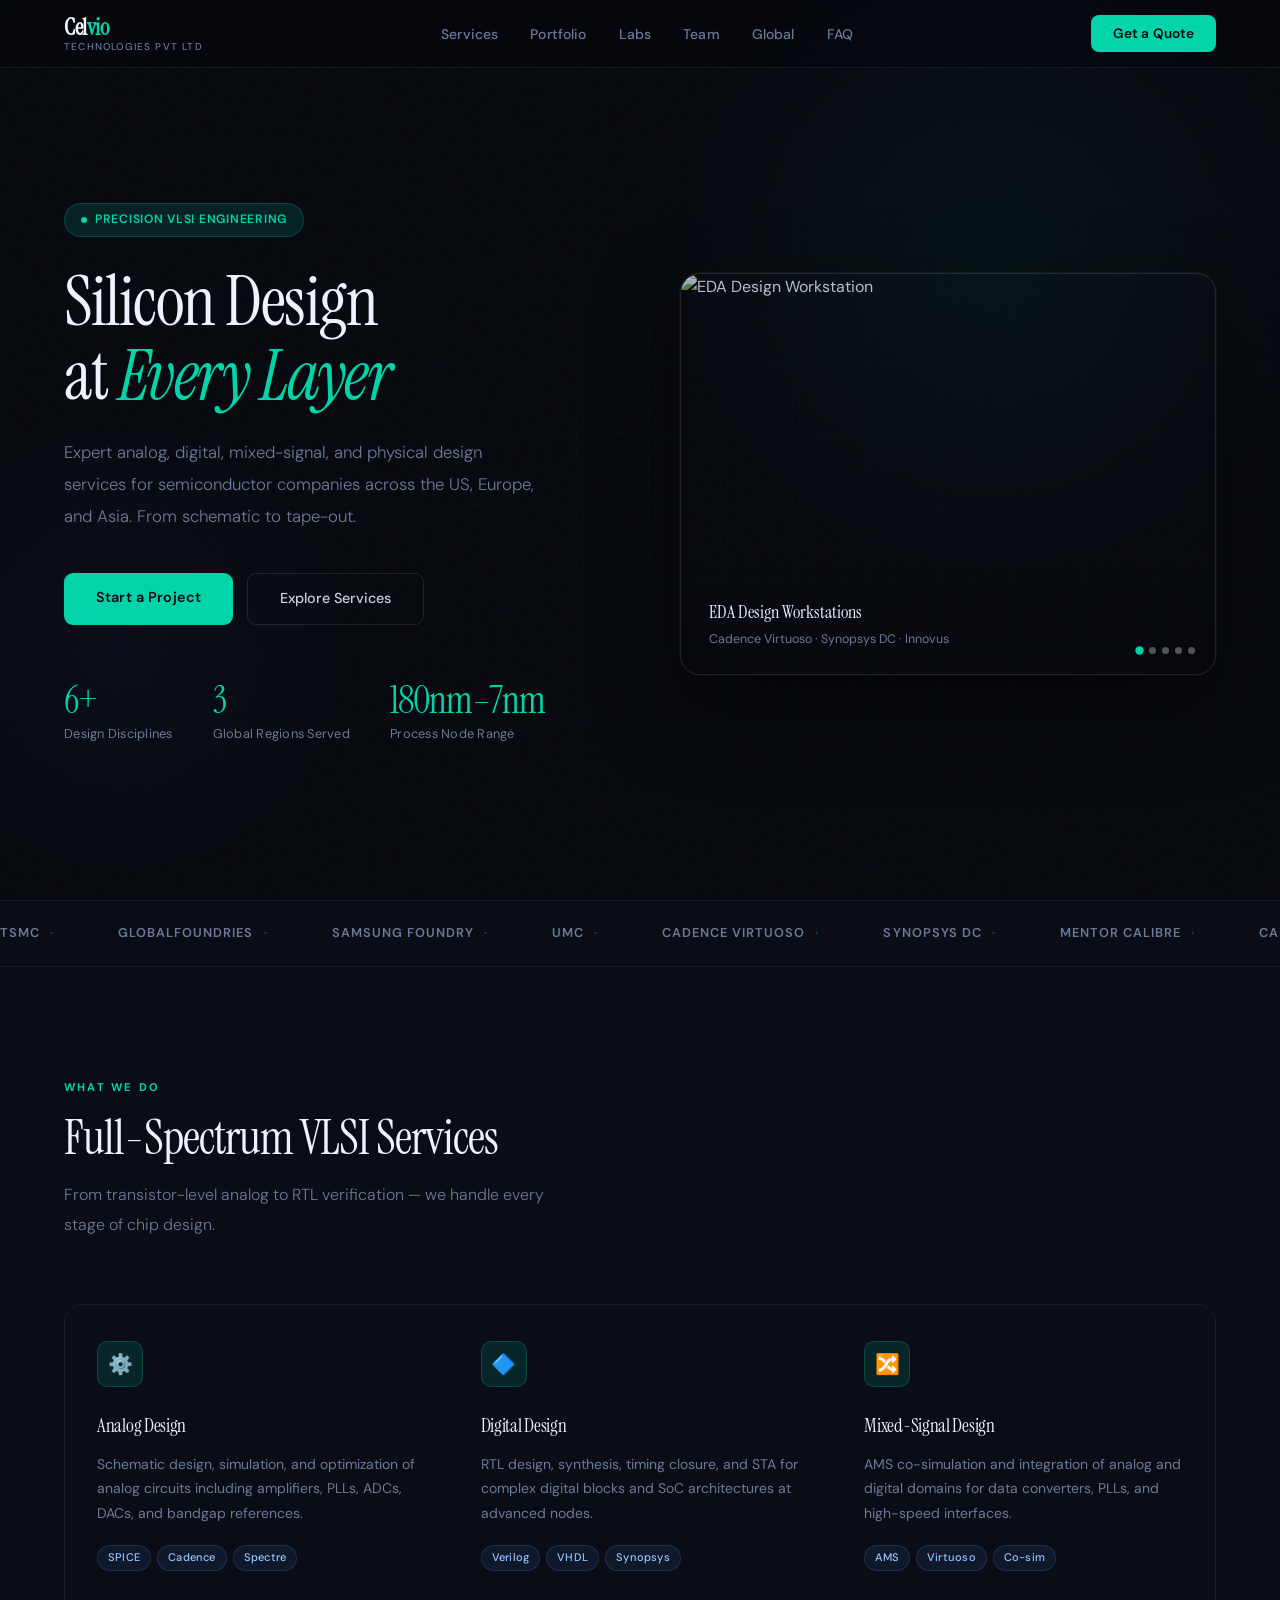
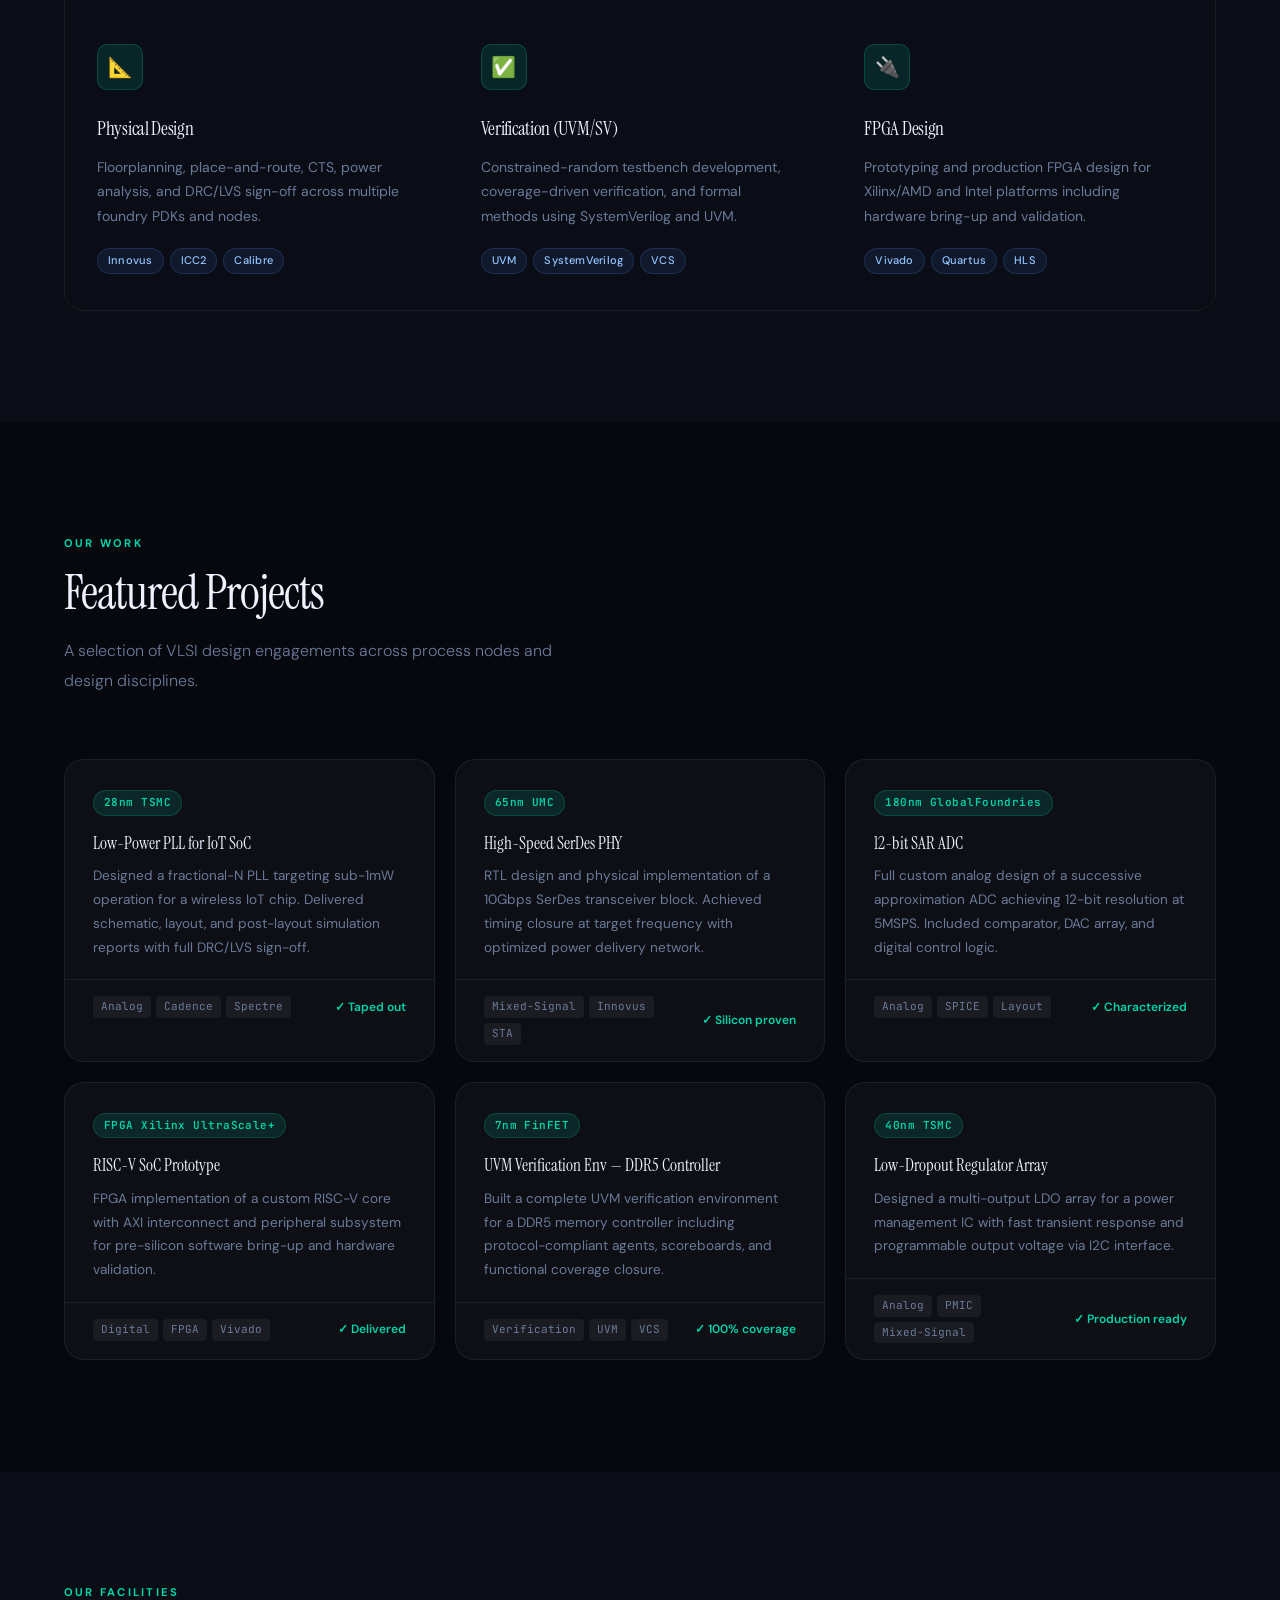
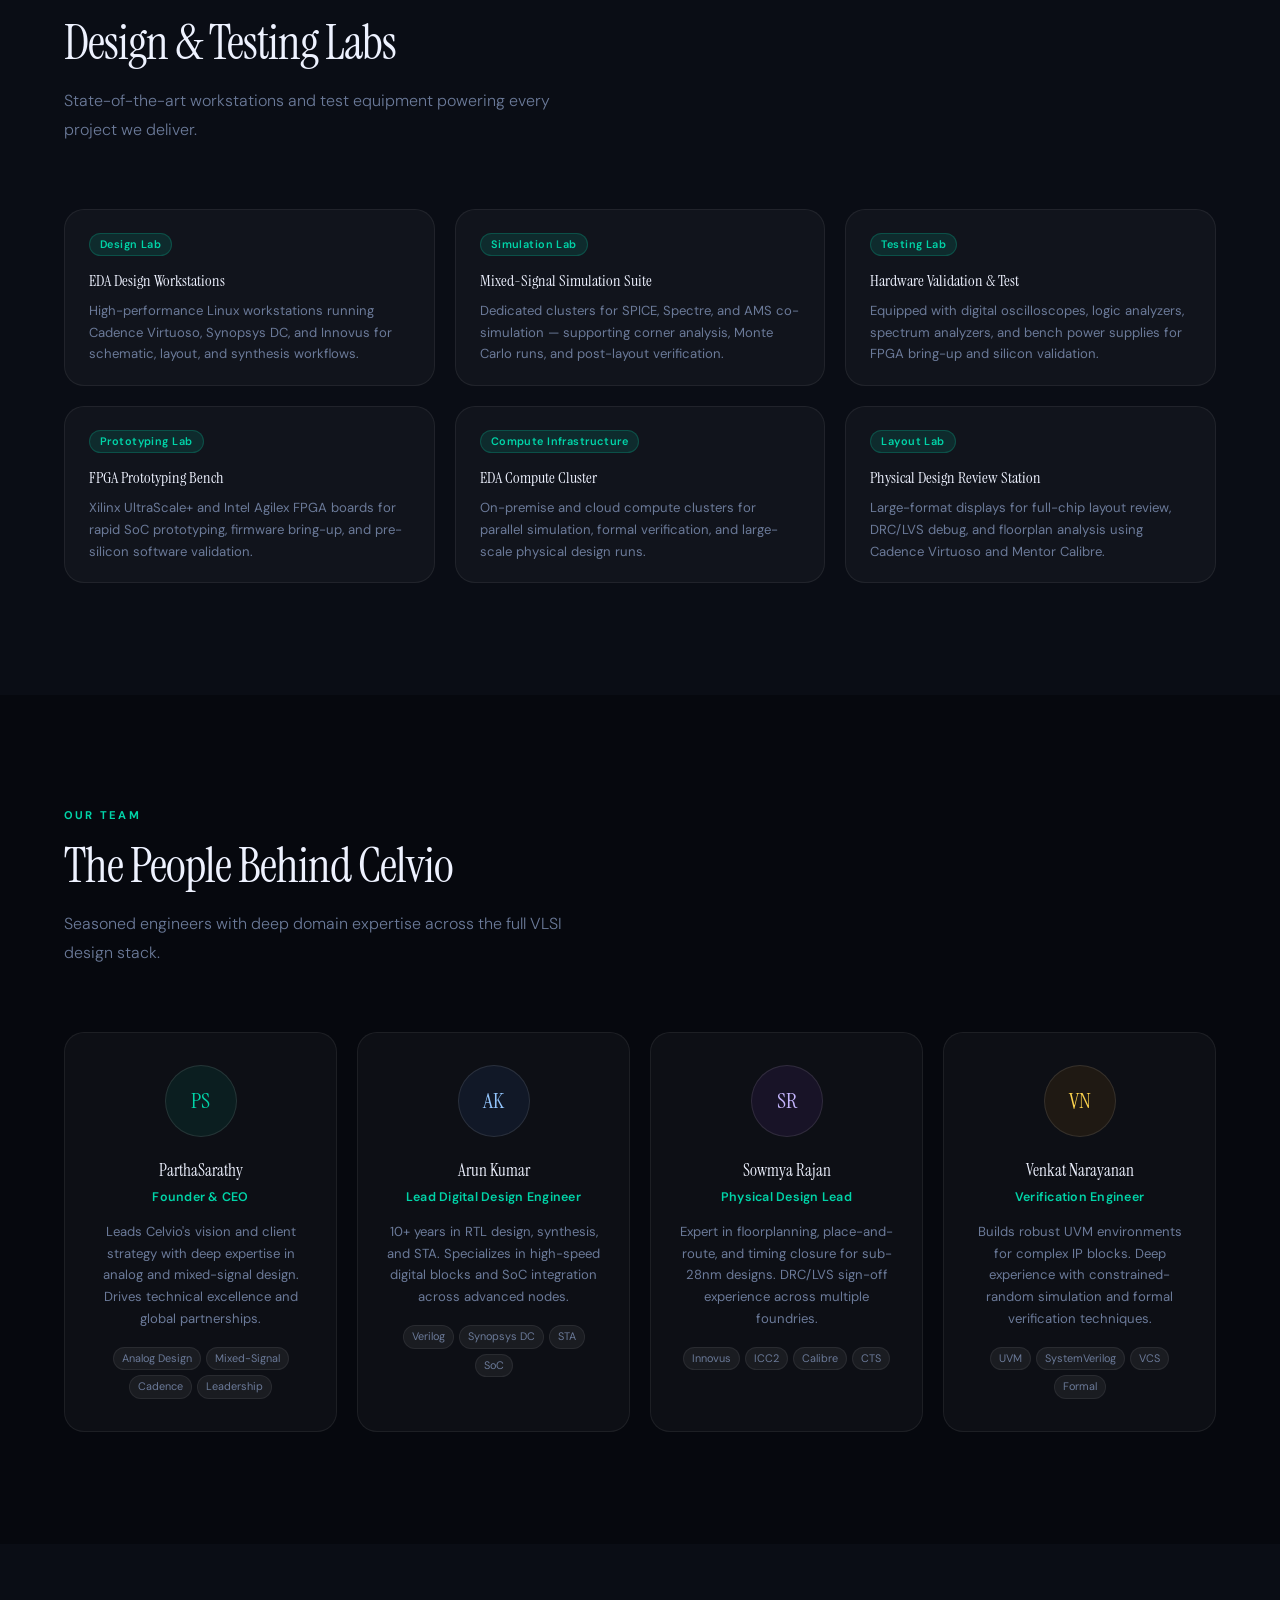
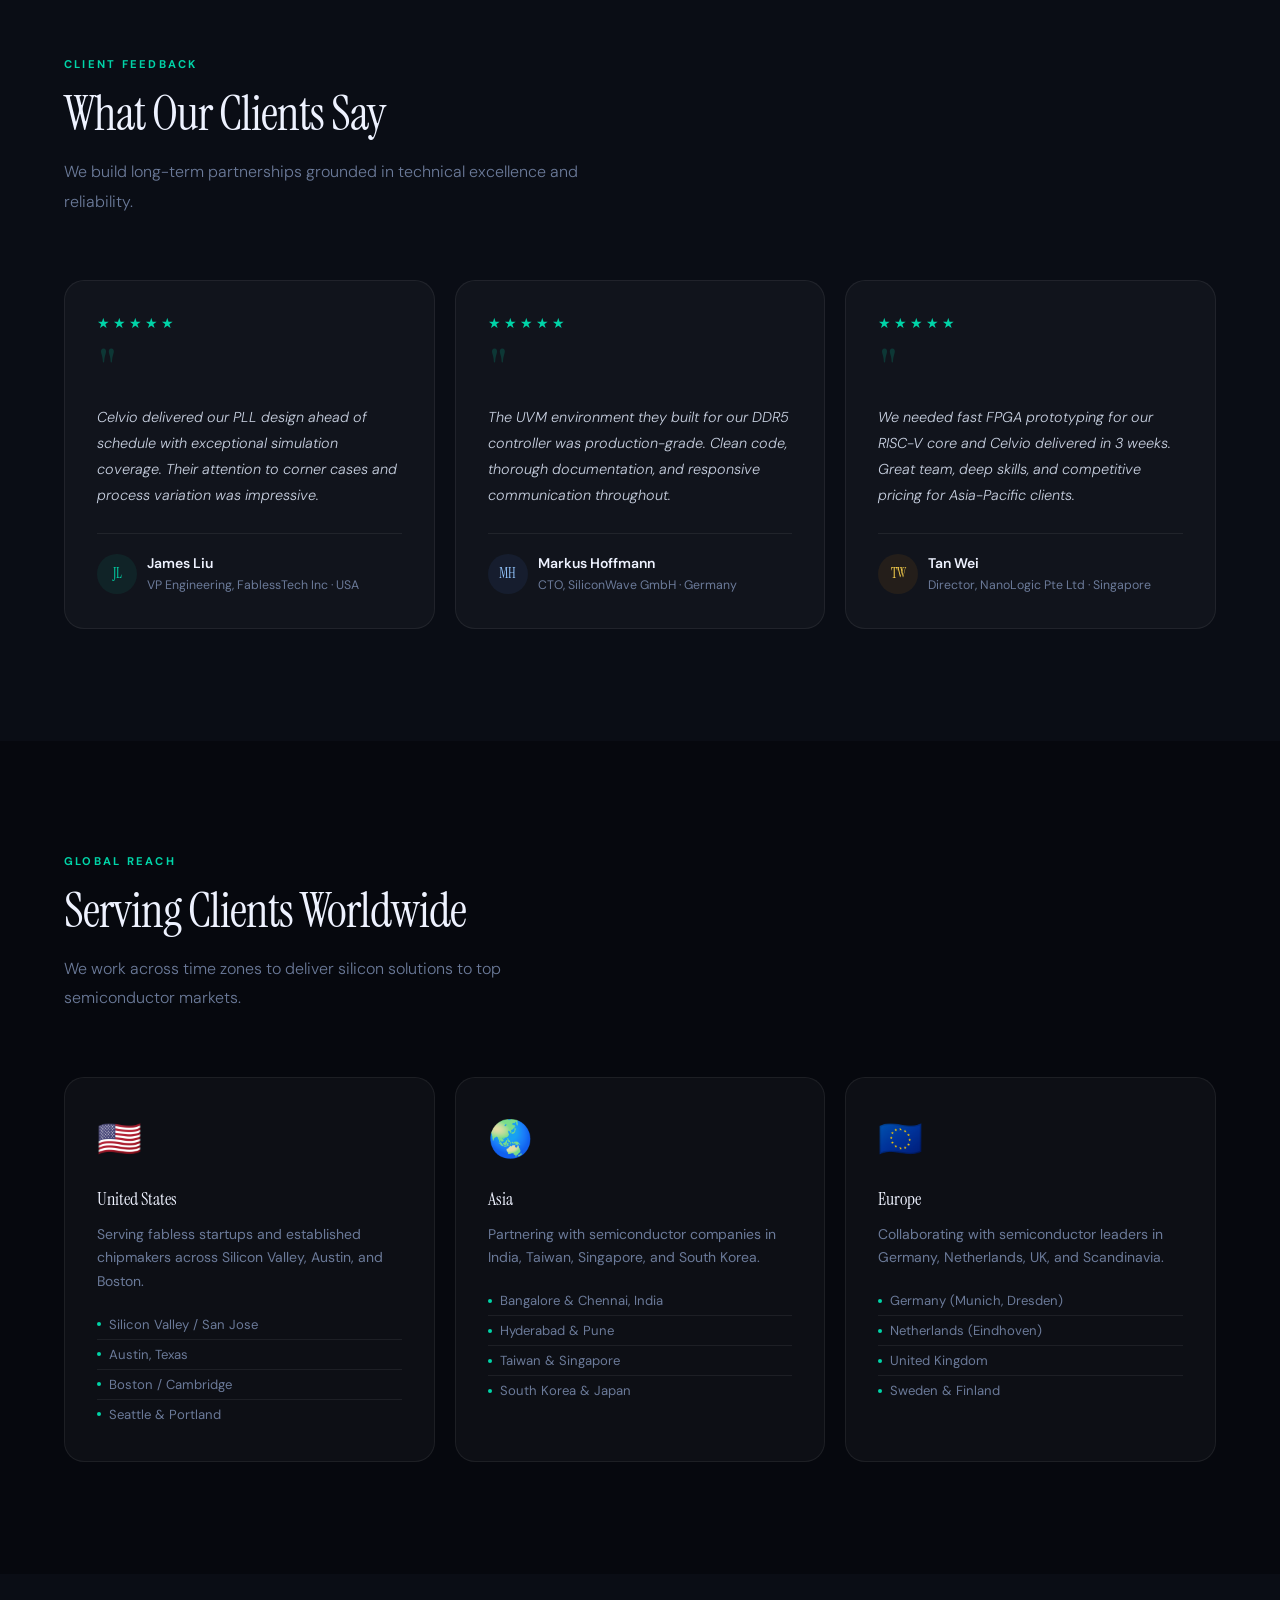
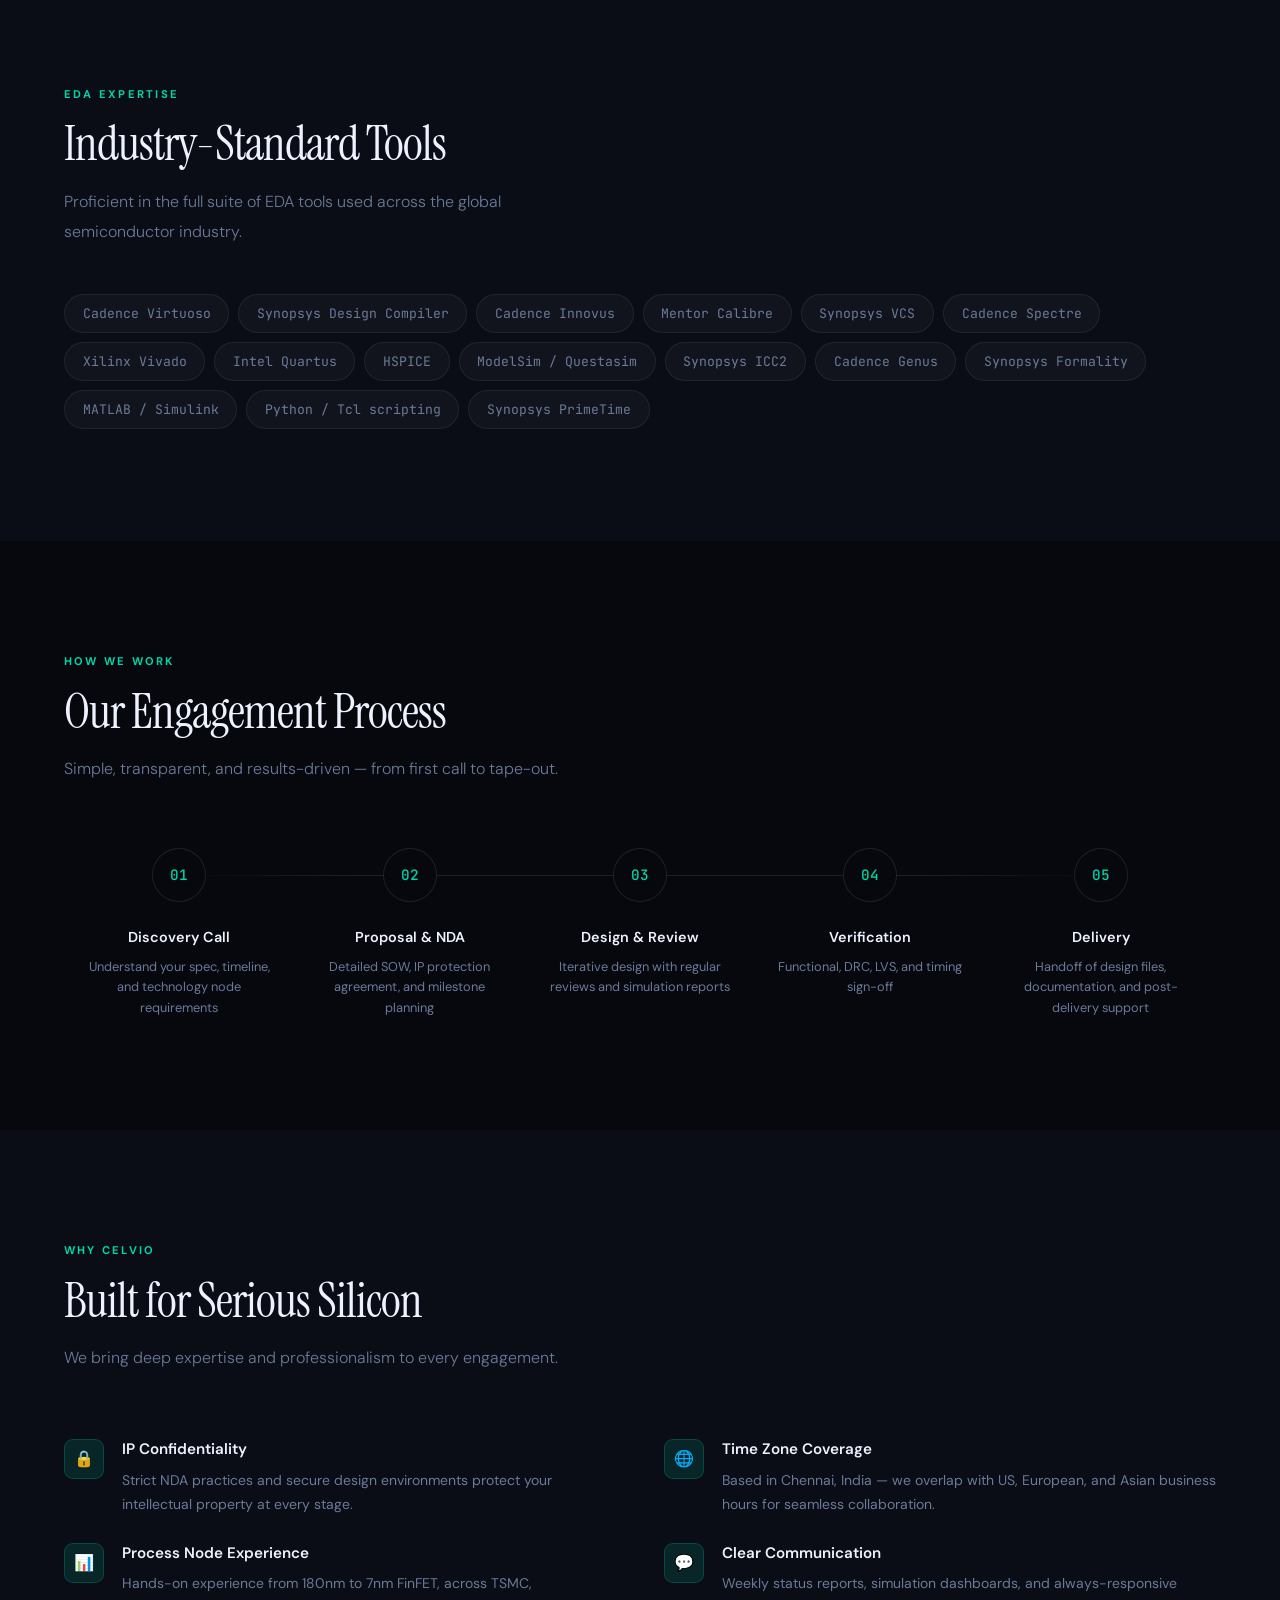
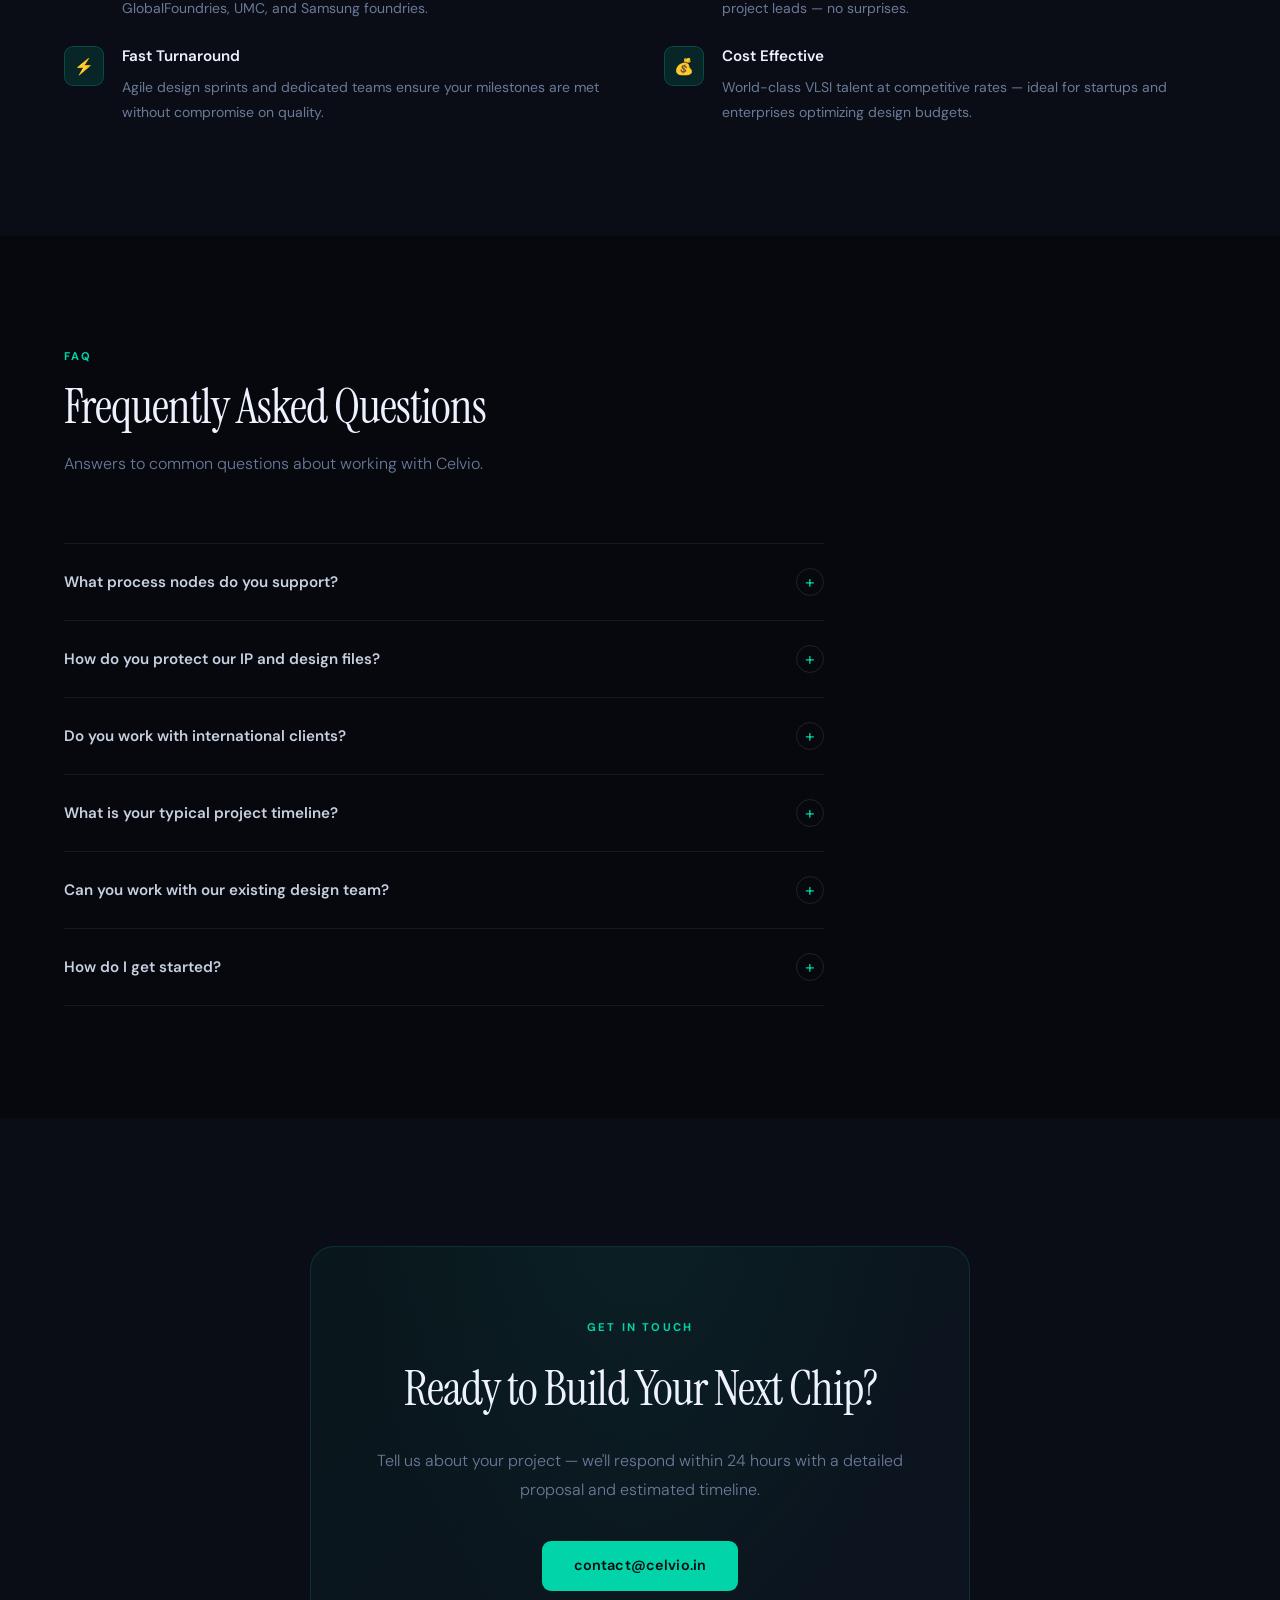
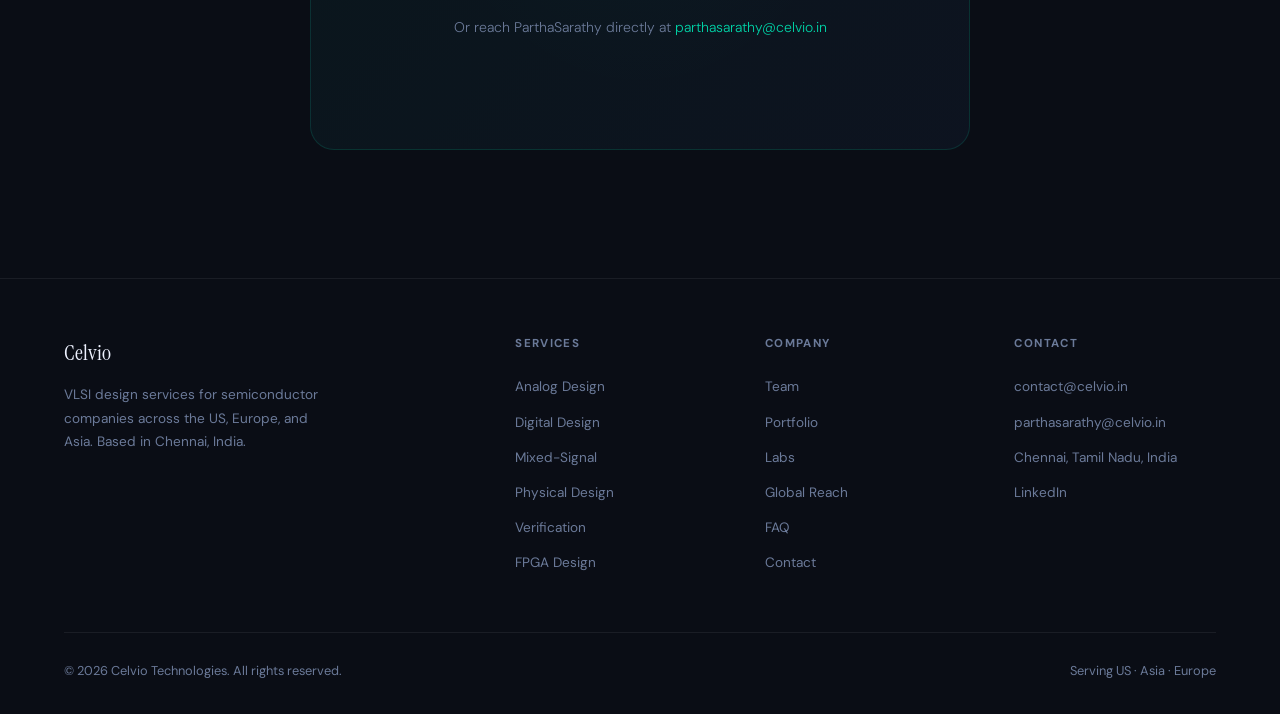
==== commit 4b8cf642: "Add files via upload" ====
--- a/index.html
+++ b/index.html
@@ -42,11 +42,20 @@
   border-bottom:1px solid var(--border);
 }
 .logo{
-  font-family:'Instrument Serif',serif;font-size:1.55rem;font-weight:400;
-  text-decoration:none;color:var(--text);letter-spacing:-0.3px;
-  display:flex;align-items:center;gap:3px;
-}
-.logo .dot{color:var(--accent)}
+  font-family:'Instrument Serif',serif;
+  text-decoration:none;
+  display:flex;flex-direction:column;line-height:1.15;
+}
+.logo-main{
+  font-size:1.45rem;font-weight:700;letter-spacing:-0.5px;
+}
+.logo-cel{color:#F0F4FF}
+.logo-vio{color:var(--accent)}
+.logo-sub{
+  font-size:0.62rem;font-weight:500;letter-spacing:0.12em;
+  text-transform:uppercase;color:var(--muted);
+  font-family:'DM Sans',sans-serif;
+}
 .nav-links{display:flex;gap:2rem;list-style:none;align-items:center}
 .nav-links a{
   color:var(--muted);text-decoration:none;font-size:0.875rem;
@@ -566,7 +575,10 @@
 
 <!-- NAV -->
 <nav>
-  <a class="logo" href="#home">Celvio</a>
+  <a class="logo" href="#home">
+    <span class="logo-main"><span class="logo-cel">Cel</span><span class="logo-vio">vio</span></span>
+    <span class="logo-sub">Technologies Pvt Ltd</span>
+  </a>
   <ul class="nav-links">
     <li><a href="#services">Services</a></li>
     <li><a href="#portfolio">Portfolio</a></li>
